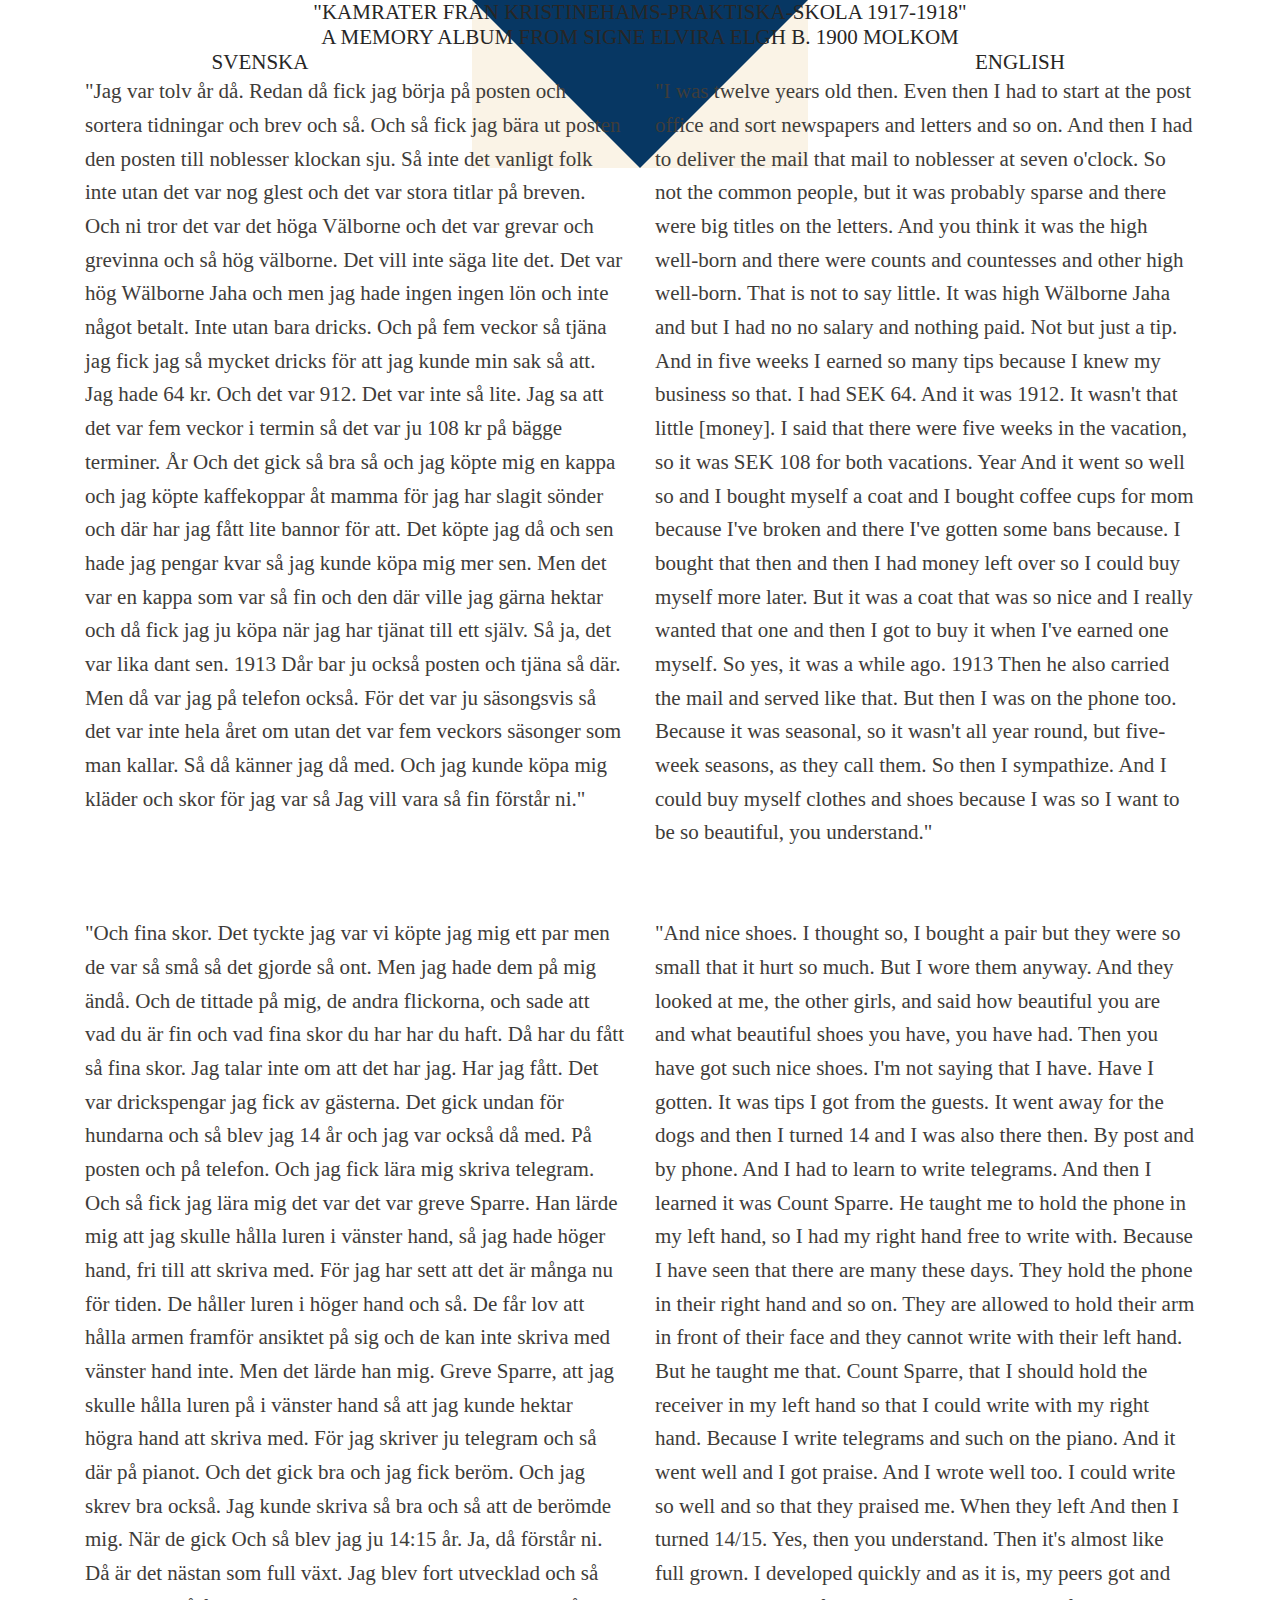
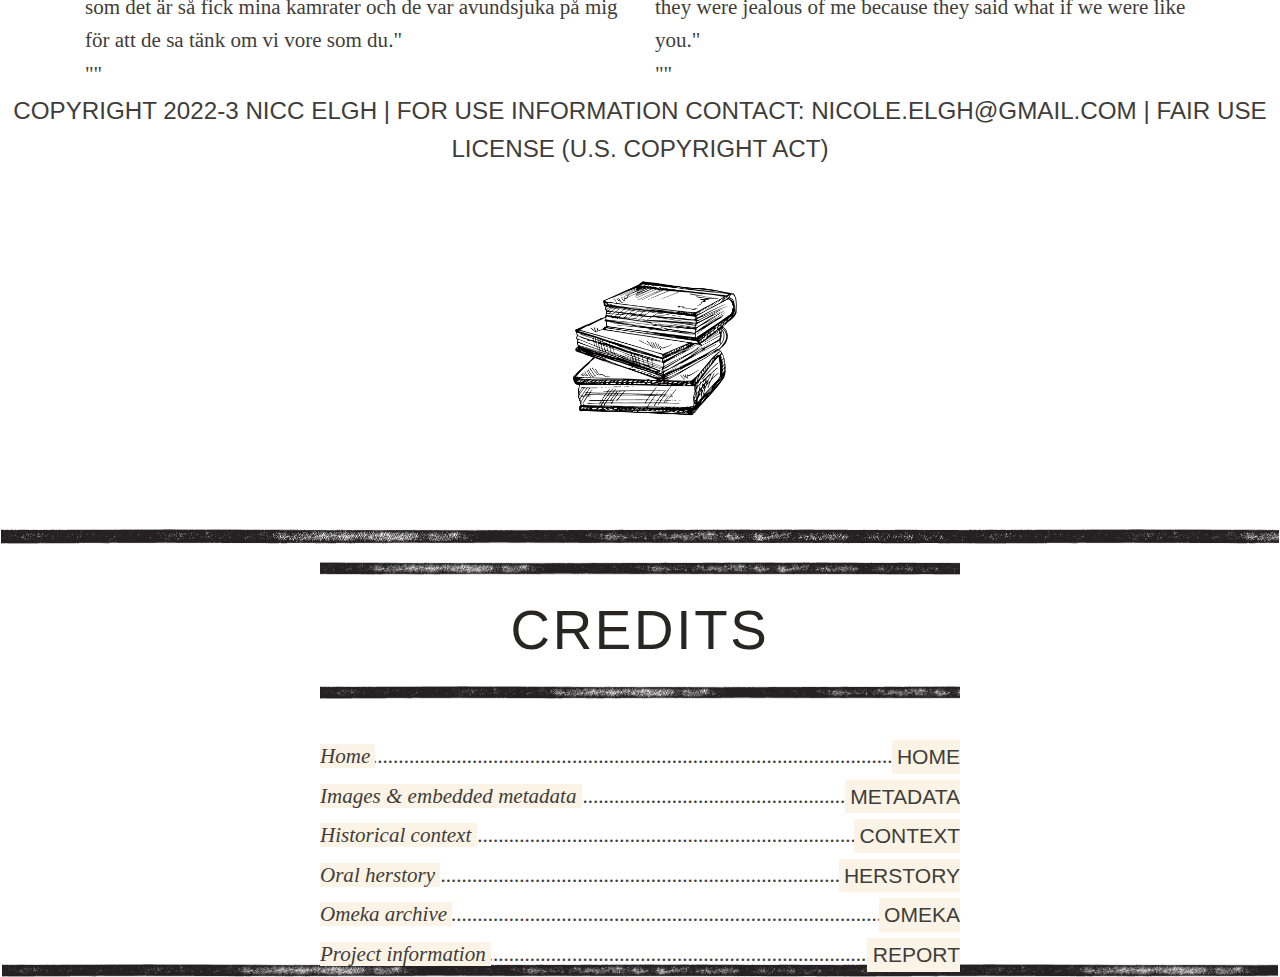
==== docs/herstory.html @ 6ac1851a "Update herstory.html" ====
<!DOCTYPE html>
<!DOCTYPE HTML><html lang="en" xml:lang="en">
   <head>
      <meta http-equiv="Content-Type" content="text/html; charset=UTF-8">
      <title>
                    
                    "Kamrater fran Kristinehams-Praktiska-skola 1917-1918"
                </title>
      <link rel="stylesheet" href="https://stackpath.bootstrapcdn.com/bootstrap/4.3.1/css/bootstrap.min.css" integrity="sha384-ggOyR0iXCbMQv3Xipma34MD+dH/1fQ784/j6cY/iJTQUOhcWr7x9JvoRxT2MZw1T" crossorigin="anonymous">
      <link rel="stylesheet" href="assets/css/apothecary.css">
   </head>
   <body>
      <header>
         <h1>"Kamrater fran Kristinehams-Praktiska-skola 1917-1918" <br>
           A memory album from Signe Elvira Elgh b. 1900 Molkom</h1>
      </header>
      <main id="manuscript">
         <div class="container">
            <div class="row">
               <div class="col-sm">
                  <h3>Svenska</h3>
               </div>
               <div class="col-sm"></div>
               <div class="col-sm">
                  <h3>English</h3>
               </div>
            </div>
            <div class="row">
               <div class="col-sm">
                  <article class="transcription">
                     "Jag var tolv år då. 
                     Redan då fick jag börja på posten och sortera tidningar och brev och så. 
                     Och så fick jag bära ut posten den posten till noblesser klockan sju. 
                     Så inte det vanligt folk inte utan det var nog glest och det var stora titlar på breven. 
                     Och ni tror det var det höga Välborne och det var grevar och grevinna och så hög välborne. 
                     Det vill inte säga lite det. Det var hög Wälborne Jaha och men jag hade ingen ingen lön och inte något betalt. 
                     Inte utan bara dricks. 
                     Och på fem veckor så tjäna jag fick jag så mycket dricks för att jag kunde min sak så att. 
                     Jag hade 64 kr. 
                     Och det var 912. 
                     Det var inte så lite. 
                     Jag sa att det var fem veckor i termin så det var ju 108 kr på bägge terminer. 
                     År Och det gick så bra så och jag köpte mig en kappa och jag köpte kaffekoppar åt mamma för jag har slagit sönder och där har jag fått lite bannor för att. 
                     Det köpte jag då och sen hade jag pengar kvar så jag kunde köpa mig mer sen. 
                     Men det var en kappa som var så fin och den där ville jag gärna hektar och då fick jag ju köpa när jag har tjänat till ett själv. 
                     Så ja, det var lika dant sen. 
                     1913 Dår bar ju också posten och tjäna så där. 
                     Men då var jag på telefon också. För det var ju säsongsvis så det var inte hela året om utan det var fem veckors säsonger som man kallar. 
                     Så då känner jag då med. Och jag kunde köpa mig kläder och skor för jag var så Jag vill vara så fin förstår ni."
                  </article>
               </div>
               <div class="col-sm">
                 <article class="transcription">
                    "I was twelve years old then. 
                    Even then I had to start at the post office and sort newspapers and letters and so on. 
                    And then I had to deliver the mail that mail to noblesser at seven o'clock. 
                    So not the common people, but it was probably sparse and there were big titles on the letters. 
                    And you think it was the high well-born and there were counts and countesses and other high well-born. 
                    That is not to say little. 
                    It was high Wälborne Jaha and but I had no no salary and nothing paid. 
                    Not but just a tip. 
                    And in five weeks I earned so many tips because I knew my business so that. 
                    I had SEK 64. 
                    And it was 1912.
                    It wasn't that little [money]. 
                    I said that there were five weeks in the vacation, so it was SEK 108 for both vacations. 
                    Year And it went so well so and I bought myself a coat and I bought coffee cups for mom because I've broken and there I've gotten some bans because. 
                    I bought that then and then I had money left over so I could buy myself more later. 
                    But it was a coat that was so nice and I really wanted that one and then I got to buy it when I've earned one myself. 
                    So yes, it was a while ago. 
                    1913 Then he also carried the mail and served like that. 
                    But then I was on the phone too. 
                    Because it was seasonal, so it wasn't all year round, but five-week seasons, as they call them. So then I sympathize. 
                    And I could buy myself clothes and shoes because I was so I want to be so beautiful, you understand."
                 </article>
               </div>
            </div>
            <br/>
            <br/>
            <div class="row">
               <div class="col-sm">
                  <article class="transcription">"Och fina skor. 
                     Det tyckte jag var vi köpte jag mig ett par men de var så små så det gjorde så ont. 
                     Men jag hade dem på mig ändå. 
                     Och de tittade på mig, de andra flickorna, och sade att vad du är fin och vad fina skor du har har du haft. 
                     Då har du fått så fina skor.
                     Jag talar inte om att det har jag. 
                     Har jag fått. 
                     Det var drickspengar jag fick av gästerna. 
                     Det gick undan för hundarna och så blev jag 14 år och jag var också då med. 
                     På posten och på telefon. Och jag fick lära mig skriva telegram. 
                     Och så fick jag lära mig det var det var greve Sparre. 
                     Han lärde mig att jag skulle hålla luren i vänster hand, så jag hade höger hand, fri till att skriva med. 
                     För jag har sett att det är många nu för tiden. 
                     De håller luren i höger hand och så. 
                     De får lov att hålla armen framför ansiktet på sig och de kan inte skriva med vänster hand inte. 
                     Men det lärde han mig. 
                     Greve Sparre, att jag skulle hålla luren på i vänster hand så att jag kunde hektar högra hand att skriva med. 
                     För jag skriver ju telegram och så där på pianot. Och det gick bra och jag fick beröm. 
                     Och jag skrev bra också. 
                     Jag kunde skriva så bra och så att de berömde mig. 
                     När de gick Och så blev jag ju 14:15 år. 
                     Ja, då förstår ni. Då är det nästan som full växt. 
                     Jag blev fort utvecklad och så som det är så fick mina kamrater och de var avundsjuka på mig för att de sa tänk om vi vore som du."</article>
               </div>
               <div class="col-sm">
                 <article class="transcription">
                    "And nice shoes. 
                    I thought so, I bought a pair but they were so small that it hurt so much. 
                    But I wore them anyway. 
                    And they looked at me, the other girls, and said how beautiful you are and what beautiful shoes you have, you have had. 
                    Then you have got such nice shoes. 
                    I'm not saying that I have. 
                    Have I gotten. 
                    It was tips I got from the guests. 
                    It went away for the dogs and then I turned 14 and I was also there then. 
                    By post and by phone. 
                    And I had to learn to write telegrams. 
                    And then I learned it was Count Sparre. 
                    He taught me to hold the phone in my left hand, so I had my right hand free to write with. 
                    Because I have seen that there are many these days. 
                    They hold the phone in their right hand and so on. 
                    They are allowed to hold their arm in front of their face and they cannot write with their left hand. 
                    But he taught me that. 
                    Count Sparre, that I should hold the receiver in my left hand so that I could write with my right hand. 
                    Because I write telegrams and such on the piano. And it went well and I got praise. 
                    And I wrote well too. 
                    I could write so well and so that they praised me. 
                    When they left And then I turned 14/15. 
                    Yes, then you understand. 
                    Then it's almost like full grown. 
                    I developed quickly and as it is, my peers got and they were jealous of me because they said what if we were like you."
                 </article>
               </div>
            </div>
            <div class="row">
               <div class="col-sm">
                  <article class="transcription">""</article>
               </div>
               <div class="col-sm">
                 <article class="transcription">""</article>
               </div>
            </div>
         </div>
      </main>
      <footer>
         <div class="row" id="footer">
            <div class="col-sm copyright">
               <div>
                  Copyright 2022-3 Nicc Elgh | For use information contact: nicole.elgh@gmail.com | Fair Use License (U.S. Copyright Act)
                  </div>
            </div>
         </div>
      </footer><script src="https://code.jquery.com/jquery-3.3.1.slim.min.js" integrity="sha384-q8i/X+965DzO0rT7abK41JStQIAqVgRVzpbzo5smXKp4YfRvH+8abtTE1Pi6jizo" crossorigin="anonymous"></script><script src="https://cdn.jsdelivr.net/npm/popper.js@1.14.3/dist/umd/popper.min.js" integrity="sha384-ZMP7rVo3mIykV+2+9J3UJ46jBk0WLaUAdn689aCwoqbBJiSnjAK/l8WvCWPIPm49" crossorigin="anonymous"></script><script src="https://cdn.jsdelivr.net/npm/bootstrap@4.1.3/dist/js/bootstrap.min.js" integrity="sha384-ChfqqxuZUCnJSK3+MXmPNIyE6ZbWh2IMqE241rYiqJxyMiZ6OW/JmZQ5stwEULTy" crossorigin="anonymous"></script></body>
</div>
   <aside class="sidebar" role="complementary">
		<div class="wrapper">
			<div class="design-selection" id="design-selection">
				<h3 class="select">Credits</h3>
				<nav role="navigation">
					<ul>
					<li>
						<a href="#flipbook" class="design-name">Home</a> by	<a href="index.html" class="designer-name">Home</a>
					</li>					
					<li>
						<a href="#metadata" class="design-name">Images & embedded metadata</a> by	<a href="images_metadata.html" class="designer-name">Metadata</a>
					</li>					
					<li>
						<a href="#xsl" class="design-name">Historical context</a> by <a href="contex.html" class="designer-name">Context</a>
					</li>					
					<li>
						<a href="#css" class="design-name">Oral herstory</a> by <a href="Swedish-Oral-Herstory-and-Photographs.html" class="designer-name">Herstory</a>
					</li>					
					<li>
						<a href="#book" class="design-name">Omeka archive</a> by <a href="https://signeelviraelgharchive.omeka.net/items/show/1" class="designer-name">Omeka</a>
					</li>					
					<li>
						<a href="#repository" class="design-name">Project information</a> by <a href="report.html" class="designer-name">Report</a>
					</li>							
					</ul>
				</nav>
			</div>
</html>
---- docs/assets/css/apothecary.css ----
/* css Zen Garden submission 218 - 'Apothecary', by Trent Walton, http: //www.trentwalton.com/ */
/* css released under Creative Commons License - http: //creativecommons.org/licenses/by-nc-sa/1.0/  */

/* TYPEKIT_KIT_ID: xtk3kmd */

html,body,div,span,object,h1,h2,h3,h4,h5,h6,p,a,abbr,acronym,em,img,ol,ul,li {border: 0;font-weight: inherit;font-style: inherit;font-size: 100%;font-family: inherit;vertical-align: baseline;margin: 0;padding: 0;}

* {
  -webkit-box-sizing: border-box;
  -moz-box-sizing: border-box;
  box-sizing: border-box;
}

html {
  overflow-y: auto;
  background: #faf3e6;
  background-size: 22em;
}

body {
  font: 112.5%/1.3 "ltc-bodoni-175",serif;
  color: #3f3d3a;
  overflow: hidden;
}

body:before, body:after {
  content: '';
  display: block;
  width: 0; 
  height: 0; 
}

body:before {
  border-left: 45px solid #faf3e6;
  border-right: 45px solid #faf3e6;
  border-top: 45px solid transparent;
  background: #073763 url('../img/logos/pocketcamera.png') repeat;
  margin: 0 auto -45px;
}

body:after {
  border-left: 7em solid #faf3e6;
  border-right: 7em solid #faf3e6;
  border-bottom: 10em solid transparent;
  background: #ffb14d url('../img/logos/pocketcamera.png') repeat;
  margin: -10em auto 0;
}

.page-wrapper {
  width: 100%;
  margin: 0.25em auto;
  max-width: 1800px;
  position: relative;
  padding: 0 4%;
}

.page-wrapper:before {
  content: "";
  height: 20px;
  background: 
    url('../img/logos/img-lg-horiz-border.png') repeat-x 0 -2px;
  background-size: 40em;
  display: block;
}

.page-wrapper:after {
  content: "";
  display: table;
  clear: both;
}

h1, h2, h3, h4, h5 {
  text-align: center;
  color: #272625;
  text-transform: uppercase;
}

a {
  color: #e5452c;
}

a:hover, a:focus {
  color: #3f3d3a;
}

p {
  margin-bottom: 0.15em;
}

.img-med {
    margin: 5px;
    border: 1px solid black;
    width: 500px;
    text-align: center;
}


/* -------INTRO SECTION------ */
.intro {
  clear: both;
  padding-top: 2em;
}

.intro p {
  margin: 0 auto 1em;
}


.summary p:nth-child(2) {
  font-style: italic;
}

.summary a {
  display: inline-block;
}

.intro h1 {
  font-size: 3em;
  line-height: 1;
  font-weight: 400;
  font-style: italic;
  letter-spacing: 0.05em;
  text-transform: capitalize;
}

.intro h1:before {
  content: "Signe Elvira Elgh b. 1900";
  font-family: "refrigerator-deluxe",sans-serif;
  font-style: normal;
  text-transform: uppercase;
  display: block;
  font-size: 1.12rem;
  letter-spacing: 0.1rem;
  font-weight: 700;
  background: url('../img/logos/img-sprite.png') no-repeat center 0.25em;
  background-size: 25rem;
  margin-bottom: 1.3em;
}

.intro h2 {
  font-family: "french-clarendon-ornamented",sans-serif;
  font-size: 2.25em;
  font-weight: 400;
  padding-top: 4.5em;
  margin-top: 0.1em;
  margin-bottom: 0em;
  letter-spacing: 0.05rem;
  line-height: 1.275em;
  background: url('../img/logos/pocketcamera.png') no-repeat center .75em;
  background-size: 15em;
}

.preamble {
  margin: 0 auto 1em;
}

.preamble p {
  margin-bottom: 0.15em;
}

.preamble h3 {
  margin:  0.5em auto 0.55em;
  padding: 0.5em 0 0.55em;
  font-family: "grecian-light-face",sans-serif;
  font-size: 1.5em;
  line-height: 1;
  background: 
    url('../img/logos/img-lg-horiz-border.png') repeat-x top right,
    url('../img/logos/img-lg-horiz-border.png') repeat-x bottom left;
  background-size: 13em;
}

.preamble p:first-line {
  text-transform: uppercase;
}

.preamble p:nth-child(1n+3) {
  text-indent: 1.5em;
}

.preamble p:nth-child(1n+3):first-line {
  text-transform: none;
}

.preamble img {
    margin: 5px;
    border: 1px solid black;
    width: 500px;
    text-align: center;
} 

/* -------SIDEBAR ASIDE------- */
.design-selection h3 {
  font-family: "refrigerator-deluxe",sans-serif;
  font-size: 2em;
  letter-spacing: 0.05em;
  padding: 0.5em 0;
  margin: 0.35em auto 0.75em;
  background: 
    url('../img/logos/img-lg-horiz-border.png') repeat-x top right,
    url('../img/logos/img-lg-horiz-border.png') repeat-x bottom left;
  background-size: 15em;
  line-height: 1;
}

.design-selection {
  margin: 0 auto;
}

.design-selection ul {
  list-style-type: none;
  padding: 0;
  overflow-x: hidden;
}

.design-selection li {
  color: transparent;
  margin-bottom: 0.28em;
  clear: both;
}

.design-selection li a {
  text-decoration: none;
  color: #3f3d3a;
}

.sidebar a:hover, sidebar a:focus {
  color: #e5452c;
}

.design-name {
  font-style: italic;
  background: #faf3e6;
  padding-right: 0.25em;
}

.design-name:after {
    float: left;
    width: 0;
    white-space: nowrap;
    color: #3f3d3a;
    content: "....................................................................................................................."
}

.designer-name {
  float: right;
  font-family: "refrigerator-deluxe",sans-serif;
  font-size: 1em;
  text-transform: uppercase;
  background: #faf3e6;
  padding-left: 0.25em;
}

h3.archives, h3.resources {
  display: none;
}

.design-archives {
  margin: 0.8em auto;
  position: relative;
}

.design-archives ul {
  list-style-type: none;
  background: 
    url('../img/logos/img-lg-horiz-border.png') repeat-x top right,
    url('../img/logos/img-lg-horiz-border.png') repeat-x bottom left;
  background-size: 36em;
  padding: 1.25em 0;
}

.design-archives .viewall {
  text-align: center;
  text-transform: uppercase;
  font-style: italic;
  letter-spacing: 0.02em;
  font-size: 1.125em;
}

.design-archives .previous a, .design-archives .next a {
  position: absolute;
  overflow: hidden;
  width: 2em;
  height: 1.25em;
  color: #3f3d3a;
  text-decoration: none;
  white-space: nowrap;
  text-indent: -9999px;
  -webkit-transition: margin ease-out 0.1s;
  -moz-transition: margin ease-out 0.1s;
  -o-transition: margin ease-out 0.1s;
  transition: margin ease-out 0.1s;
}

.design-archives .next a:hover, .design-archives .next a:focus {
  margin-right: -4px;
}

.design-archives .previous a:hover, .design-archives .previous a:focus {
  margin-left: -4px;
}

.viewall a, .zen-resources a {
   color: #3f3d3a;
   text-decoration: none;
}

.design-archives .next a {
  right: 0;
  background: url('../img/logos/img-sprite.png') no-repeat bottom right;
  background-size: 20em;
}

.design-archives .previous a {
  left: 0;
  background: url('../img/logos/img-sprite.png') no-repeat bottom left;
  background-size: 20em;
}

.sidebar .wrapper {
  background: 
    url('../img/logos/img-lg-horiz-border.png') repeat-x bottom left;
  background-size: 40em;
  margin: 0 2px -1px;
}

.zen-resources {
  background:  url('../img/logos/hairdresser.png') no-repeat 100% 100%;
  background-size: 20em;
  overflow: hidden;
}

.zen-resources:after, .zen-resources ul:after {
  width: 9em;
  height: 9em;
  content: '';
  margin: 0 auto;
  display: block;
  z-index: -1;
  position: relative;
}

.zen-resources:after {
  margin-top: 9em;
  background: #ffb14d url('img-halftone.png') repeat;
   -webkit-transform: rotate(45deg) translateY(5.25em) translateX(2.75em);
     -moz-transform: rotate(45deg) translateY(5.25em) translateX(2.75em);
      -ms-transform: rotate(45deg) translateY(5.25em) translateX(2.75em);
       -o-transform: rotate(45deg) translateY(5.25em) translateX(2.75em);
          transform: rotate(45deg) translateY(5.25em) translateX(2.75em);
}

.zen-resources ul:after {
  margin-top: 3.5em;
  background: #bad1c2 url('../img/logos/img-halftone.png') repeat;
   -webkit-transform: rotate(45deg) translateY(0.2em) translateX(3em);
     -moz-transform: rotate(45deg) translateY(0.2em) translateX(3em);
      -ms-transform: rotate(45deg) translateY(0.2em) translateX(3em);
       -o-transform: rotate(45deg) translateY(0.2em) translateX(3em);
          transform: rotate(45deg) translateY(0.2em) translateX(3em);
  margin-bottom: -21.5em;
}

.zen-resources ul {
  list-style-type: none;
  margin: 0 auto;
  font-family: "refrigerator-deluxe",sans-serif;
  text-transform: uppercase;
  text-align: center;
}

.zen-resources li {
  display: block;
  text-align: center;
  line-height: 1.6;
}


/* -------EXPLANATION------- */
.explanation {
  padding: 1.75em 0 0;
  margin: 0 auto;
  position: relative;
  background: #faf3e6;
}

.explanation p:first-line,
.participation p:first-line,
.benefits p:first-line {
  text-transform: uppercase;
}

.explanation p:nth-child(1n+3):first-line,
.participation p:nth-child(1n+3):first-line,
.benefits p:nth-child(1n+3):first-line {
  text-transform: none;
}

.explanation h3 {
  font-size: 2.15em;
  padding-bottom: 1.75rem;
  font-style: italic;
  letter-spacing: 0.03em;
  text-align: center;
  width: 100%;
}

.explanation p:nth-child(1n+3) {
  text-indent: 1.5em;
}

.participation {
  padding: 1.5em 0 0.5em;
  background: url('../img/logos/img-lg-horiz-border.png') repeat-x top left;
  background-size: 40em;
  margin: 3em 2px 0;
}

.participation h3 {
  font-family: "refrigerator-deluxe",sans-serif;
  font-size: 2.5em;
  letter-spacing: 0.025em;
  padding-bottom: 1rem;
  background: url('../img/logos/img-sprite.png') no-repeat center center;
  background-size: 9em;
}

.participation p {
  margin: 0 auto;
}

.participation p:nth-child(2) {
  background: 
    url('../img/logos/img-lg-horiz-border.png') repeat-x top left;
  background-size: 44em;
  padding-top: 2em;
}

.participation p:nth-child(1n+3) {
  text-indent: 1.5em;
}

.benefits {
  padding: 1em 0 20em;
  margin: 0 2px;
  background: url('../img/logos/img-lg-horiz-border.png') repeat-x bottom center;
  background-size: 45em;
  position: relative;
}

.benefits p:last-child {
  background: 
    url('../img/logos/img-lg-horiz-border.png') repeat-x bottom left;
  background-size: 44em;
  padding-bottom: 1em;
}

.benefits h3 {
  margin: 0em auto 0.5em;
  font-family: "grecian-light-face",sans-serif;
  font-size: 2.65em;
  background: 
    url('../img/logos/img-lg-horiz-border.png') repeat-x top center,
    url('../img/logos/img-lg-horiz-border.png') repeat-x bottom left;
  background-size: 12em;
  padding: 0.25em 0;
}

.benefits p {
    margin: 0 auto;
}

.benefits:before {
  content: 'Archive Everything';
  font-size: 3em;
  position: absolute;
  bottom: 3.5rem;
  text-align: center;
  width: 100%;
  font-family: "french-clarendon-ornamented",sans-serif;
  text-transform: uppercase;
  padding-bottom: 14.35rem;
  letter-spacing: 0.03em;
}

.benefits:after {
  content: 'Archive Often!';
  font-size: 3em;
  position: absolute;
  bottom: -13rem;
  text-align: center;
  width: 100%;
  font-family: "french-clarendon-ornamented",sans-serif;
  text-transform: uppercase;
  padding-bottom: 14.35rem;
  letter-spacing: 0.03em;
}

.benefits p:after {
  content: '';
  display: block;
  width: 100%;
  height: 26em; 
  margin: 0 auto -26em;
  padding-bottom: 2em;
  background:  url('../img/logos/schoolbooks.png') no-repeat center 7.75rem;
  background-size: 8.5rem;
}

.requirements h3 {
  font-family: "refrigerator-deluxe",sans-serif;
  font-size: 2.75em;
  letter-spacing: 0.025em;
  margin-bottom: 0.725em;
  position: absolute;
  top: 0.1em;
  text-align: center;
  display: block;
  padding-bottom: 1rem;
  width: 100%;
  background: 
    url('../img/logos/img-lg-horiz-border.png') repeat-x bottom left;
  background-size: 16em;
}

.requirements {
  padding: 6.5em 0 2em;
  margin: 0 auto 4.15em;
  position: relative;
  background: 
    url('../img/logos/img-lg-horiz-border.png') repeat-x bottom left;
  background-size: 46em;
}

.requirements p:nth-child(1n+3) {
  text-indent: 1.5em;
}

.requirements p:last-child {
  font-style: italic;
  position: absolute;
  left: 0;
  bottom: -2em;
  margin-bottom: -2.75em;
  text-align: center;
  width: 100%; 
  text-indent: 0;
}


footer:after {
  content: '';
  display: block;
  width: 100%;
  height: 15em; 
  margin: 0 auto -13.5em;
  background:  url('../img/logos/camera.png') no-repeat center center;
  background-size: 10em;
}


footer {
  background: 
    url('../img/logos/img-lg-horiz-border.png') repeat-x bottom left;
  background-size: 40em;
  margin: 5.5em 1px -1px;
  text-align: center;
  font-family: "refrigerator-deluxe",sans-serif;
  font-size: 1.15em;
  text-transform: uppercase;
  text-align: center;
  padding-bottom: 8.5em;
}

footer a {
  text-decoration: none;
  background: #272625;
  padding: 0.15rem 0.5rem;
  color: #faf3e6;
  margin: 0 0.15em;
  letter-spacing: 0.05em;
}

footer a:hover, footer a:focus {
  background-color: #e5452c;
}


@media (min-width:600px) {
  body {
    font-size: 1.12em;
    line-height: 1.6;
  }
  
  .intro p,
  .preamble,
  .design-selection,
  .design-selection ul,
  .design-archives,
  .zen-resources ul,
  .participation p,
  .benefits h3,
  .benefits p {
    max-width: 30rem;
  }
  
  
  .explanation,
  .requirements {
    max-width: 30rem;
  }

  body:before {
    border-left: 89px solid #faf3e6;
    border-right: 89px solid #faf3e6;
    border-top: 89px solid transparent;
    margin: 0 auto -5em;
  }
  
  body:after {
    border-left: 11em solid #faf3e6;
    border-right: 11em solid #faf3e6;
    border-bottom: 14.5em solid transparent;
    margin: -14.5em auto 0;
    position:relative;
    z-index:-2;
  }
  
  .page-wrapper {
    width: 99%;
    background: 
      url('../img/logos/img-lg-vert-border.png') repeat-y top left,
      url('../img/logos/img-lg-vert-border.png') repeat-y right 100px;
    background-size: 0.75em;
    margin: 0.5em auto;
    padding: 0 2px;
  }
  
  .page-wrapper:before {
  background-size: 50em;
}
  
  .intro {
    padding-top: 7em;
  }
  
  .intro h1 {
    font-size: 5.25em;
    line-height: 1;
    max-width: 94%;
    margin: 0 auto;
  }
  
  .intro h1:before {
    font-size: 0.25em;
    letter-spacing: 0.175rem;
    font-weight: 700;
    background: url('../img/logos/img-sprite.png') no-repeat center 0.2em;
    background-size: 38rem;
    margin-bottom: 1.2em;
  }
  
  .intro h2 {
    font-size: 3.75em;
    padding-top: 4.25em;
    margin-top: 0.85em;
    margin-bottom: 0em;
    line-height: 1.275em;
    background: url('../img/logos/pocketcamera.png') no-repeat center top;
    background-size: 70em;
  }
  
  .summary p:nth-child(2) {
    text-align: center;
  }

  .preamble h2 {
    font-size: 3.75em;
    padding-top: 4.25em;
    margin-top: 0.85em;
    margin-bottom: 0em;
    line-height: 1.275em;
  }
  
  .preamble h3 {
    font-size: 2.5em;
  }

  .preamble h3:first-line {
    font-family: "refrigerator-deluxe",sans-serif;
    font-size: 1.1em;
    display: inline-block;
    margin: 0 auto;
    line-height: 1.25;
    letter-spacing: 0.025em;
  }

  
  .design-selection h3 {
    font-size: 2.6em;
    letter-spacing: 0.05em;
    padding: 0.75em 0;
  } 
  
  .design-archives .viewall {
    font-size: 1.8em;
  }
  
  .design-archives .previous a, .design-archives .next a {
    width: 4em;
    height: 2.4em
  }
  
  .design-archives .next a {
    background: url('../img/logos/img-sprite.png') no-repeat bottom right;
    background-size: 35em;
  }

  .design-archives .previous a {
    background: url('../img/logos/img-sprite.png') no-repeat bottom left;
    background-size: 35em;
  }
  
  
  .zen-resources:after, .zen-resources ul:after {
    width: 24em;
    height: 24em;
  }
  
  .zen-resources {
    background:  url('../img/logos/hairdresser.png') no-repeat 28% 95%;
  }
  
  .zen-resources:after {
    margin-top: 20em;
    background: #ffb14d url('../img/logos/img-halftone.png') repeat;
     -webkit-transform: rotate(45deg) translateY(11em) translateX(8.5em);
       -moz-transform: rotate(45deg) translateY(11em) translateX(8.5em);
        -ms-transform: rotate(45deg) translateY(11em) translateX(8.5em);
         -o-transform: rotate(45deg) translateY(11em) translateX(8.5em);
            transform: rotate(45deg) translateY(11em) translateX(8.5em);
  }
  
  .zen-resources ul:after {
    margin-top: 3em;
    background: #bad1c2 url('../img/logos/img-halftone.png') repeat;
     -webkit-transform: rotate(45deg) translateY(4.75em) translateX(9em);
       -moz-transform: rotate(45deg) translateY(4.75em) translateX(9em);
        -ms-transform: rotate(45deg) translateY(4.75em) translateX(9em);
         -o-transform: rotate(45deg) translateY(4.75em) translateX(9em);
            transform: rotate(45deg) translateY(4.75em) translateX(9em);
    margin-bottom: -52.5em;
  }
  
  .zen-resources {
    background:  url('../img/logos/hairdresser.png') no-repeat 43.8% bottom;
    background-size: 13em;
  }
  
  .zen-resources ul {
    font-size: 0.885em;
  }
  
  .zen-resources a {
    font-size: 1.25em;
  }
  
  .explanation {
    padding: 10.75em 0 0.5em;
    width: 84%;
    margin: 1px auto 0;
    position: relative;
    background: #faf3e6;
  }
     
  .explanation h3 {
    font-size: 3em;
    line-height: 1;
    font-style: italic;
    letter-spacing: 0.03em;
    position: absolute;
    top: 1em;
    text-align: center;
    display: block;
    width: 100%;
  }
  
  .explanation p {
    line-height: 1.475;
  }
  
  .participation {
    background-size: 48em;
  }
  
  .participation h3 {
    font-size: 3.25em;
    background-size: 8em;
  }
  
  .participation p:nth-child(2) {
    padding-top: 2em;
  }
  
  .participation p:nth-child(1n+3) {
    text-indent: 1.5em;
  }
  
  .benefits {
    padding: 1em 0 24em;
  }
  
  .benefits h3 {
    font-size: 3em;
  }
  
  .benefits:before {
    bottom: 5.5rem;
  }

  .benefits:after {
    bottom: -13rem;
  }
  
  .benefits p:after {
    content: '';
    display: block;
    width: 100%;
    height: 25em; 
    margin: 0 auto -26em;
    padding-bottom: 2em;
    background:  url('../img/logos/camera.png') no-repeat center center;
    background-size: 32%;
  }
  
  .requirements {
    padding: 11.5em 0 2.5em;
    width: 84%;
    margin: 0 auto 4.15em;
  }
  
  .requirements h3 {
    font-size: 4.5em;
    margin-bottom: 0.725em;
    padding-bottom: 1.5rem;
    background-size: 10em;
  }
    
  footer {
    padding-bottom: 14em;
  }
  
  footer:after {
    background:  url('../img/logos/schoolbooks.png') no-repeat center bottom;
    background-size: 15em;
  }
  
  .participation h3:before, .participation h3:after {
    position: absolute;
    font-size: 1.125rem;
    color: #3f3d3a;
    letter-spacing: 0;
    font-family: "ltc-bodoni-175",serif;
    font-style: italic;
    text-transform: lowercase;
  }
  
  .participation h3:after {
    content: '5.23 fl oz';
    top: 1.1em;
    right: 1.6em;
  }
  
  .participation h3:before {
    content: 'no. 218';
    top: 1.1em;
    left: 1.6em;
  }
}


@media (min-width:800px) {
  body {
    font-size: 1.188em;
  }
  
  .intro {
    padding-top: 8em;
  }
  
  .intro p,
  .preamble,
  .design-selection,
  .design-selection ul,
  .design-archives,
  .zen-resources ul,
  .participation p,
  .benefits h3,
  .benefits p {
    max-width: 36rem;
  }
  
  
  .explanation,
  .requirements {
    max-width: 36rem;
  }
  
  body:before {
    border-left: 115px solid #faf3e6;
    border-right: 115px solid #faf3e6;
    border-top: 115px solid transparent;
    margin: 0 auto -6em;
  }
  
  .intro h1 {
    font-size: 5.65em;
  }
  
  .intro h1:before {
    font-size: 2rem;
    letter-spacing: 0.175rem;
    font-weight: 700;
    background: url('../img/logos/img-sprite.png') no-repeat center 0.25em;
    background-size: 42rem;
    margin-bottom: 1em;
  }
  
  .intro h2 {
    padding-top: 4.5em;
    margin-top: 0.7em;
    margin-bottom: 0em;
    background-size: 1.75em;
  }
  
  .preamble h3 {
    font-size: 3em;
  }
  
  
  .zen-resources li {
    display: inline-block;
    text-align: left;
  }

  .zen-resources li a {
    margin: 0 0.75em;
  }

  .zen-resources li:first-child a {
    margin-left: 0;
  }

  .zen-resources li:last-child a {
    margin-right: 0;
  }
  
  .zen-resources a {
    font-size: 1em;
  }
  
  .explanation {
    padding: 13.75em 0 0.5em;
    width: 84%;
    margin: 1px auto 0;
    position: relative;
    background: #faf3e6;
    -webkit-column-count: 2;
    -webkit-column-gap: 2em;
    -moz-column-count: 2;
    -moz-column-gap: 2em;
    -o-column-count: 2;
    -o-column-gap: 2em;
    column-count: 2;
    column-gap: 2em;
  }
     
  .explanation h3 {
    font-size: 3.9em;
    font-style: italic;
    text-align: center;
    display: block;
    width: 100%;
  }
  
  .participation h3 {
    font-size: 5.25em;
    background-size: 9em;
  }
  
  .benefits:before {
    bottom: 6.5rem;
  }

  .benefits:after {
    bottom: -12.5rem;
  }
  
  .benefits p:after {
    content: '';
    display: block;
    width: 100%;
    height: 26em; 
    margin: 0 auto -30.5em;
    padding-bottom: 6em;
    background:  url('../img/logos/pocketcamera.png') no-repeat center 40%;
    background-size: 28%;
  }
  
  .benefits h3 {
    font-size: 3.75em;
  }
  
  .requirements {
    padding: 11.5em 0 2.5em;
    width: 84%;
    margin: 0 auto 4.15em;
    background-size: 68rem;
    -webkit-column-count: 2;
    -webkit-column-gap: 2em;
    -moz-column-count: 2;
    -moz-column-gap: 2em;
    -o-column-count: 2;
    -o-column-gap: 2em;
    column-count: 2;
    column-gap: 2em;
    line-height: 1.475;
  }
  
  .requirements h3 {
    font-size: 5.5em;
    margin-bottom: 0.725em;
    padding-bottom: 1.5rem;
    background-size: 8em;
  }
  
  .zen-github:after, .zen-validate-html:after {
    font-size: 1.12rem;
  }
}

@media (min-width:1050px) {
  body {
    font-size: 1.25em;
  }
  
  .intro {
    padding-top: 9em;
  }
  
  .intro p,
  .preamble,
  .design-selection,
  .design-selection ul,
  .design-archives,
  .zen-resources ul,
  .participation p,
  .benefits h3,
  .benefits p {
    max-width: 40rem;
  }
  
  body:before {
    border-left: 140px solid #faf3e6;
    border-right: 140px solid #faf3e6;
    border-top: 140px solid transparent;
    margin: 0 auto -7em;
  }
  
  .intro h1 {
    font-size: 6em;
  }
  
  .preamble h3:first-child {
    font-size: 3em;
  }
  
  .explanation h3 {
    top: 1em;
  }
  
  .benefits:before, .benefits:after {
    font-size: 3.7em;
    top: 64.25%;
    height: 0;
    padding: 0 3%;
    width: auto;
  }
  
  .benefits:before {
    right: 63%;
  }
  
  .benefits:after {
    left: 63%;
  }
  
  .benefits p:after {
    content: '';
    display: block;
    width: 100%;
    height: 26em; 
    margin: 0 auto -26em;
    padding-bottom: 2em;
    background:  url('../img/logos/longhair.png') no-repeat center center;
    background-size: 42%;
  }

  .explanation,
  .requirements {
    max-width: 60em;
  }
  
  .explanation {
    padding: 9em 0 0.5em;
  }
     
  .explanation h3 {
    font-size: 3.3em;
  }
  
  .requirements {
    -webkit-column-count: 3;
    -moz-column-count: 3;
    -o-column-count: 3;
    column-count: 3;
  }
  
  .requirements p:last-child {
    margin-bottom: -1.2rem;
  }
  
  footer {
    margin-top: 0;
  }
}


@media (min-width:1200px) {
  body {
    font-size: 1.315em;
  }
  
  .intro {
    padding-top: 10.5em;
  }
  
  body:before {
    border-left: 168px solid #faf3e6;
    border-right: 168px solid #faf3e6;
    border-top: 168px solid transparent;
    margin: 0 auto -8em;
  }
  
  .intro h1 {
    font-size: 7em;
  }
  
  .intro h1:before {
    background: url('../img/logos/img-sprite.png') no-repeat center 0.3em;
    background-size: 56rem;
    font-size: 2.75rem;
  }
  
  .intro h2 {
    padding-top: 5em;
    background-size: 1.85em;
  }
  
  .benefits:before {
    right: 60%;
  }
  
  .benefits:after {
    left: 60%;
  }
  
  .explanation {
    padding: 10.5em 0 0.5em;
  }
     
  .explanation h3 {
    font-size: 3.7em;
  }
}

@media (min-width:1300px) {
  body {
    font-size: 1.375em;
  }
  
  .intro {
    padding-top: 13.5em;
  }
  
   body:before {
    border-left: 198px solid #faf3e6;
    border-right: 198px solid #faf3e6;
    border-top: 198px solid transparent;
    margin: 0 auto -9em;
  }
  
  .intro h1 {
    font-size: 7.35em;
    line-height: 1.4;
  }
  
  .intro h1:before {
    background: url('../img/logos/img-sprite.png') no-repeat center 0.5em;
    background-size: 58rem;
    margin-bottom: 0;
  }
  
  .benefits:before {
    right: 58.5%;
  }
  
  .benefits:after {
    left: 58.5%;
  }
}


/* ------- OMG FLEXBOX ------ */
.page-wrapper {
  display: -webkit-box;
  display: -moz-box;
  display: -ms-flexbox;
  display: -webkit-flex;
  display: flex;
  -moz-box-orient: vertical;
  -webkit-box-orient: vertical;
  -ms-box-orient: vertical;
  -webkit-flex-direction: column;
  -ms-flex-direction: column;
  flex-direction: column;
}

.intro {
  -webkit-box-ordinal-group: 1;  
  -moz-box-ordinal-group: 1;     
  -ms-flex-order: 1;     
  -webkit-order: 1;  
  order: 1;
  align-self: flex-start;
  width: 100%;
}

.main {
  -webkit-box-ordinal-group: 3;  
  -moz-box-ordinal-group: 3;     
  -ms-flex-order: 3;     
  -webkit-order: 3;  
  order: 3;
  align-self: flex-start;
  width: 100%;
}

.sidebar {
  -webkit-box-ordinal-group: 2;  
  -moz-box-ordinal-group: 2;     
  -ms-flex-order: 2;     
  -webkit-order: 2;  
  order: 2;
}
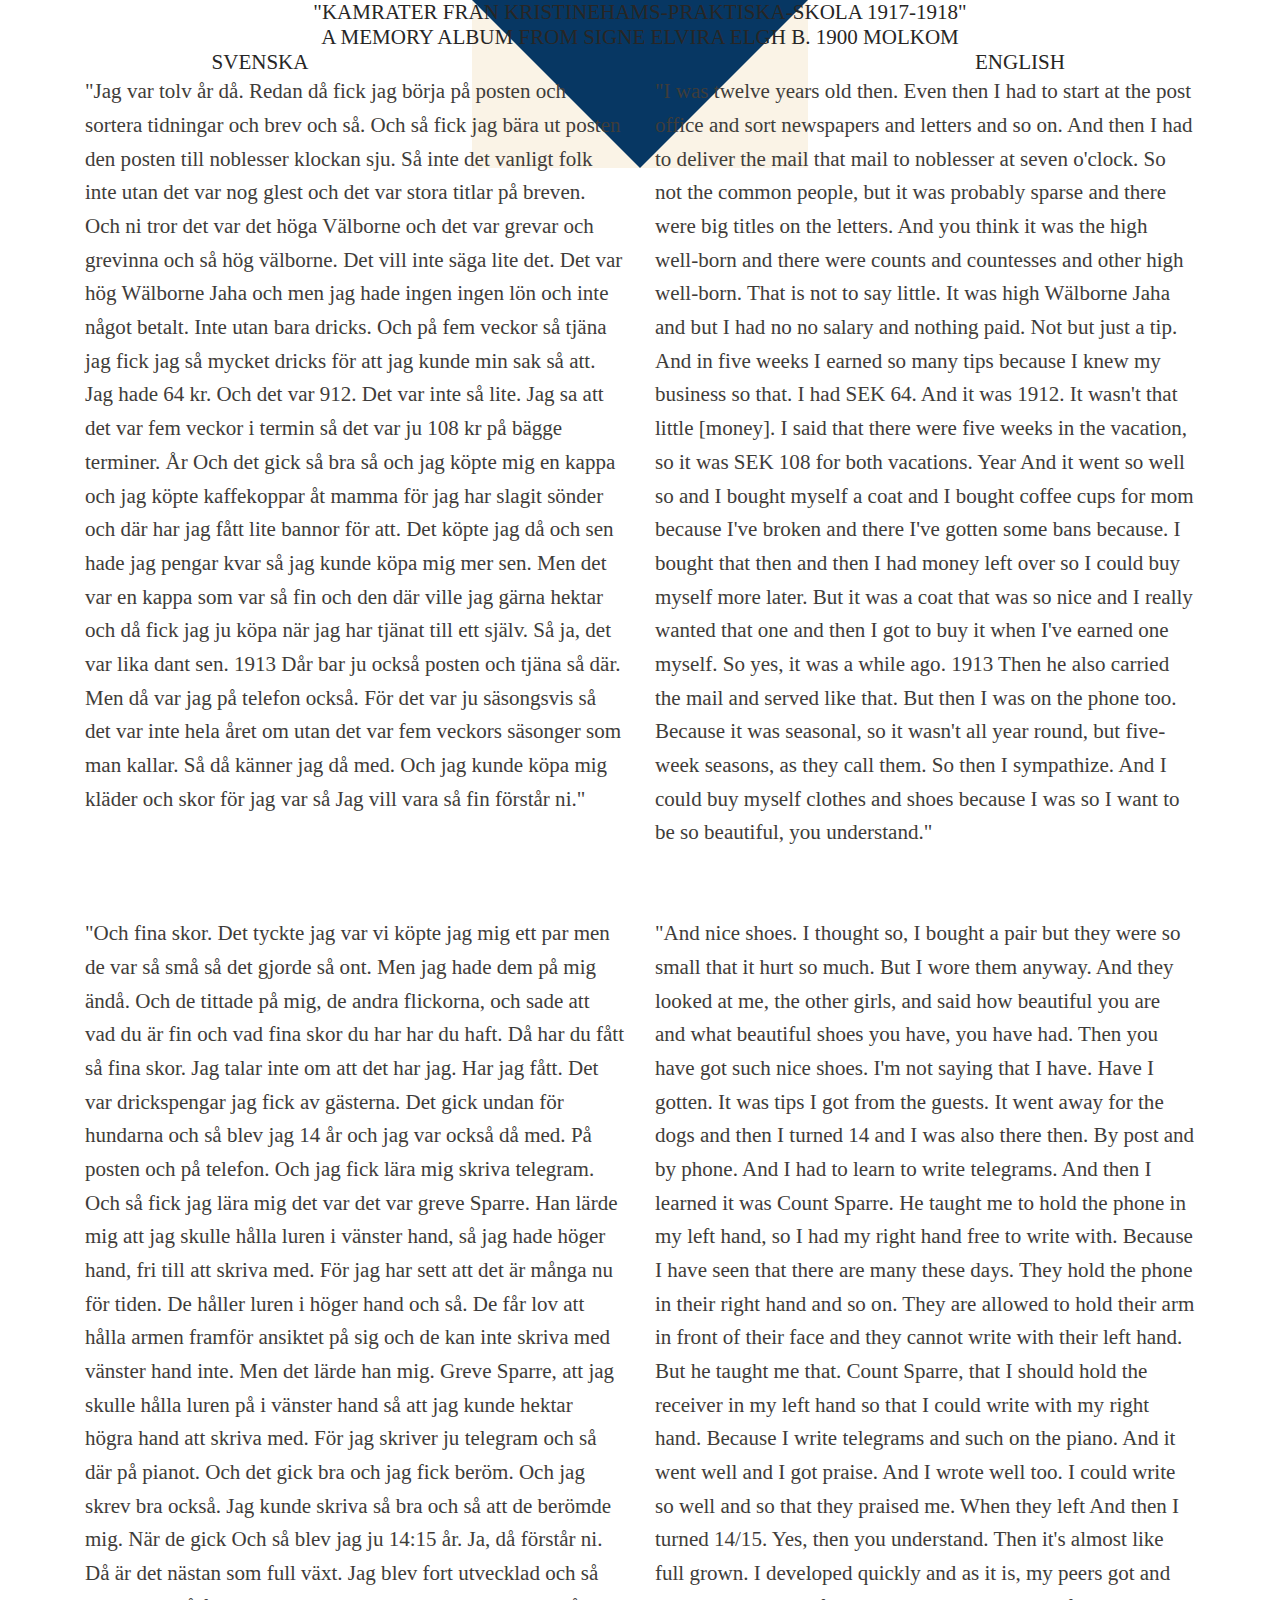
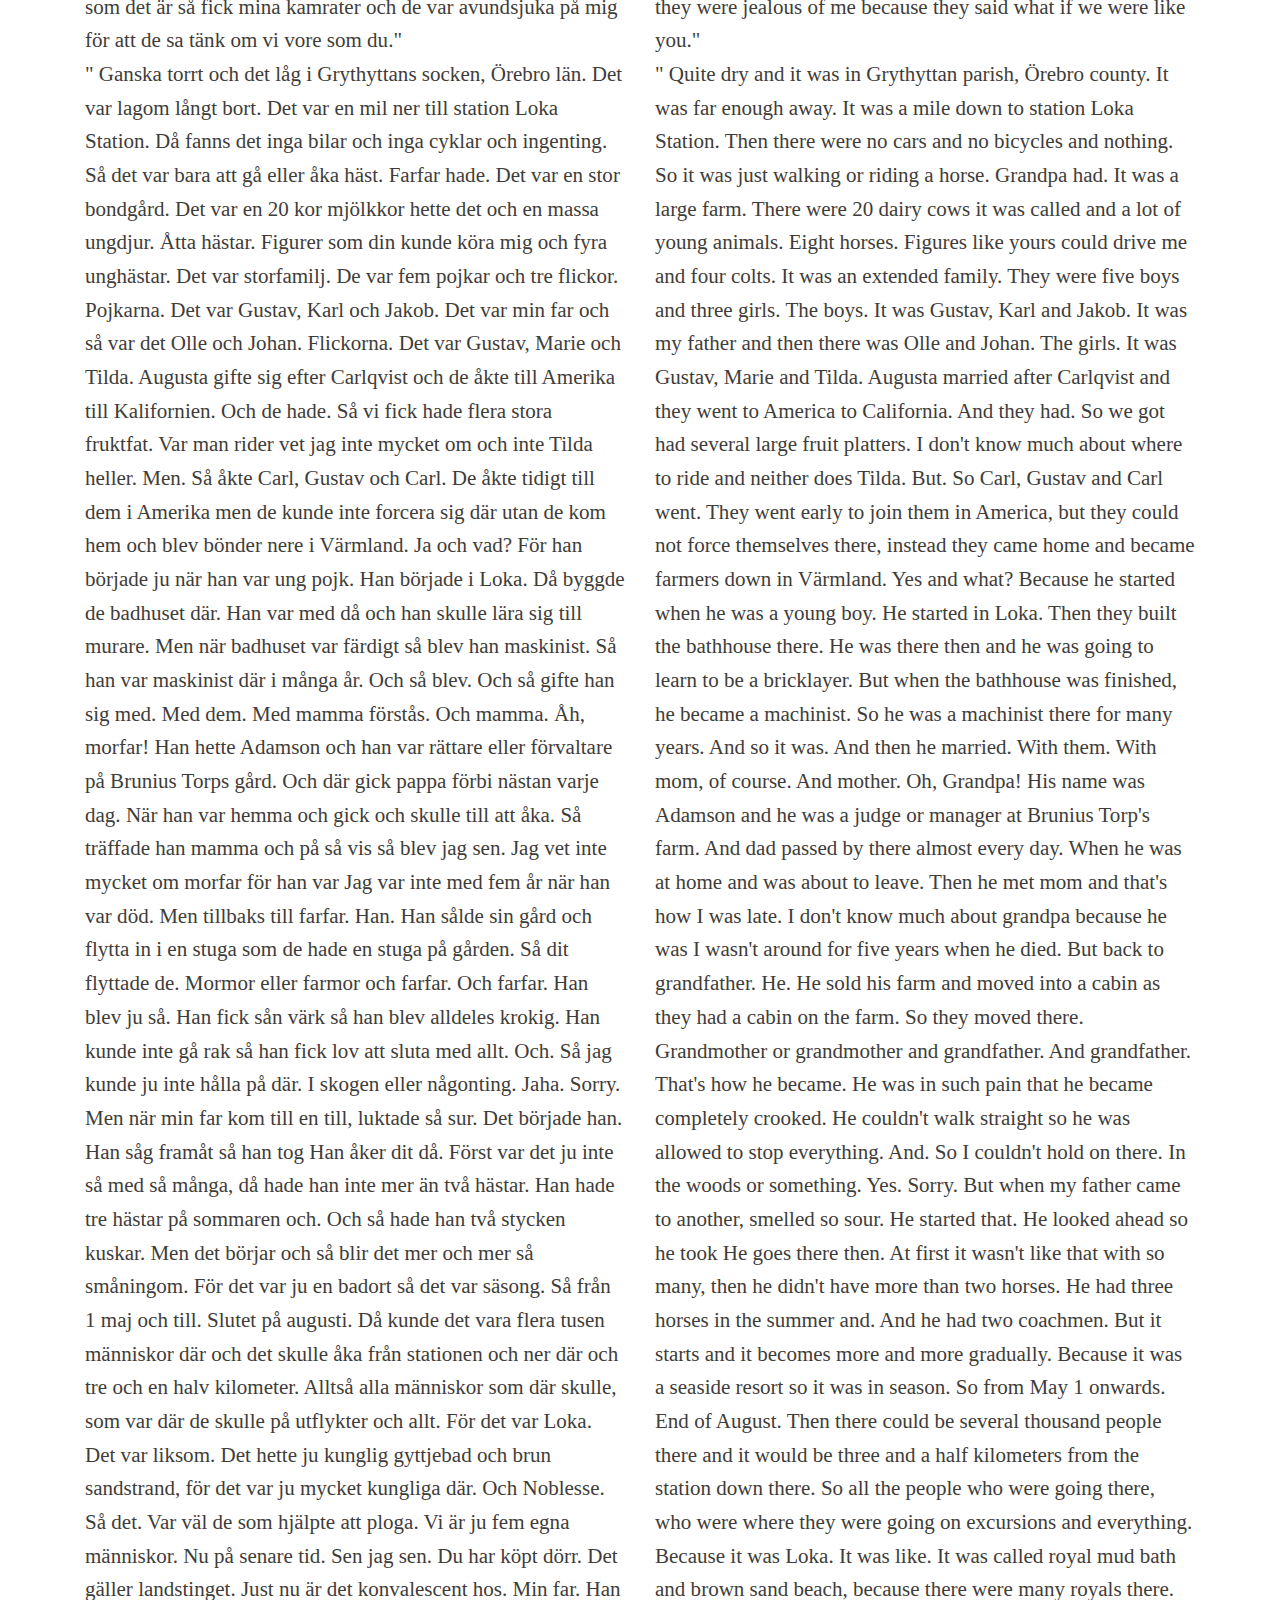
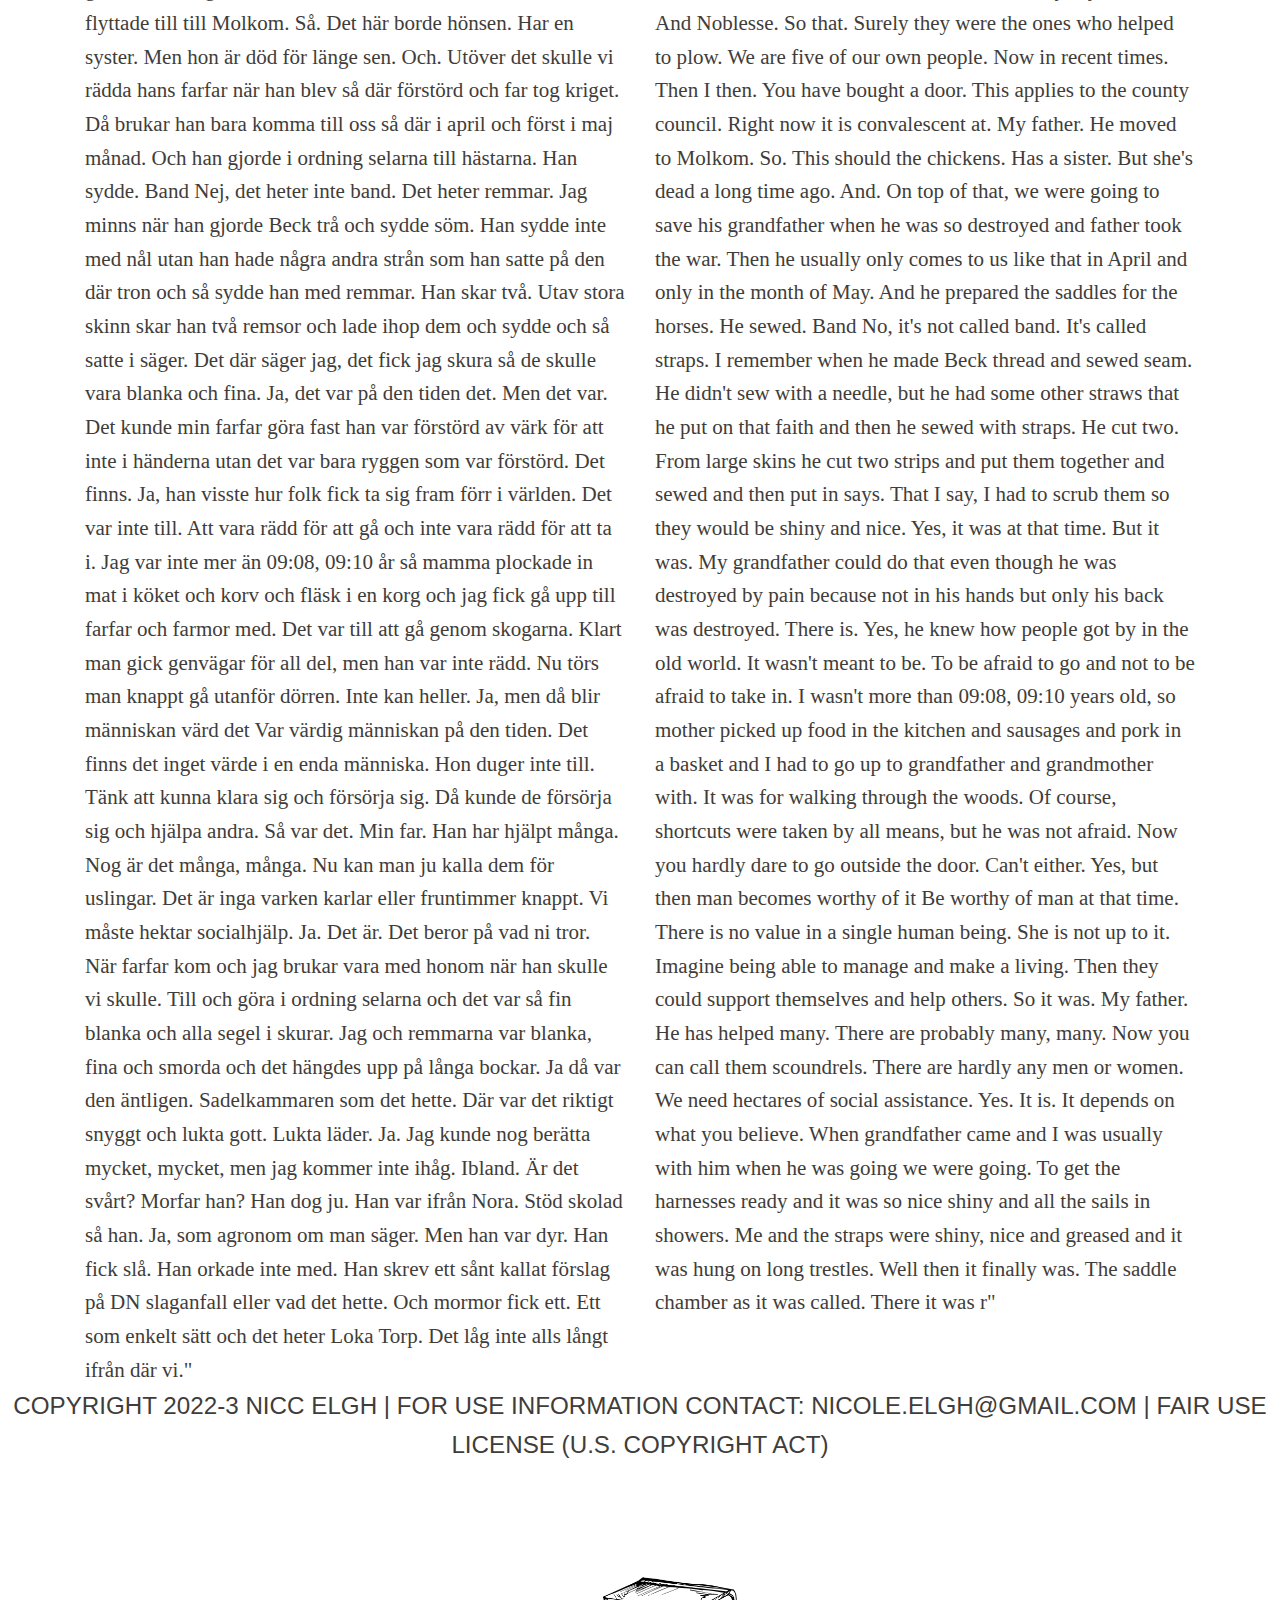
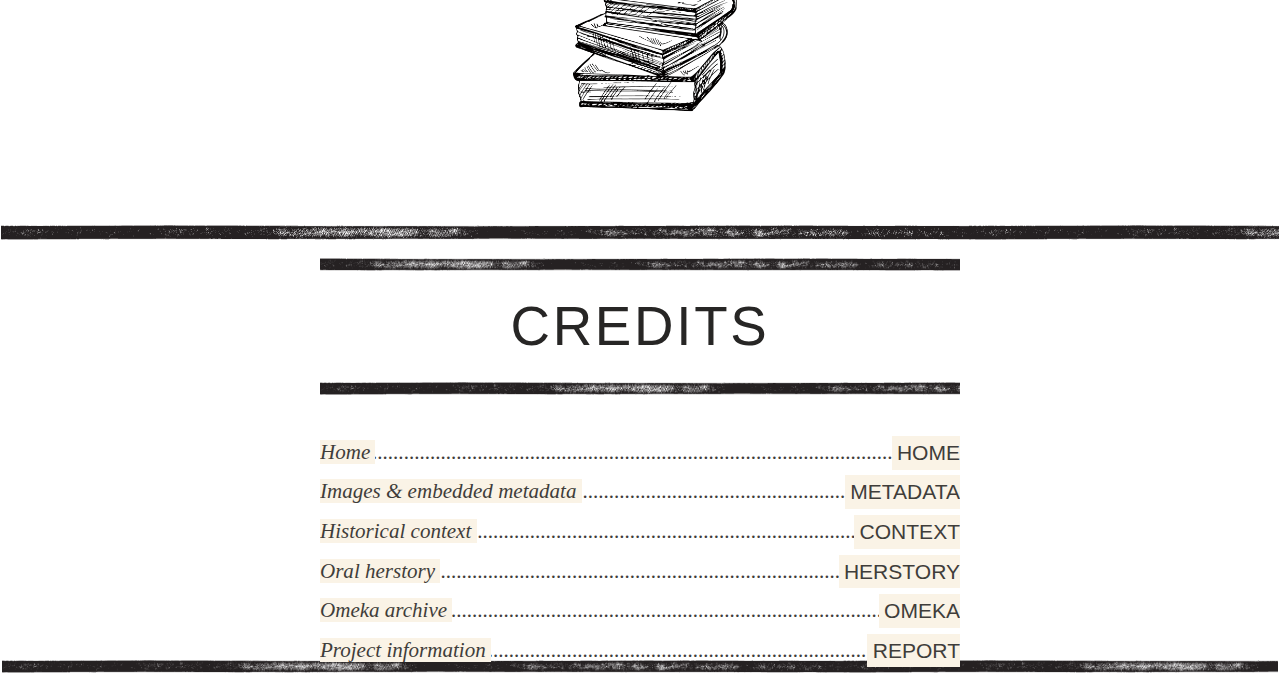
==== commit 0996e78b: "Update herstory.html" ====
--- a/docs/herstory.html
+++ b/docs/herstory.html
@@ -135,10 +135,176 @@
             </div>
             <div class="row">
                <div class="col-sm">
-                  <article class="transcription">""</article>
-               </div>
-               <div class="col-sm">
-                 <article class="transcription">""</article>
+                  <article class="transcription">"
+			Ganska torrt och det låg i Grythyttans socken, Örebro län. 
+			Det var lagom långt bort. Det var en mil ner till station Loka Station. 
+			Då fanns det inga bilar och inga cyklar och ingenting. Så det var bara att gå eller åka häst. 
+			Farfar hade. 
+			Det var en stor bondgård. 
+			Det var en 20 kor mjölkkor hette det och en massa ungdjur. Åtta hästar. 
+			Figurer som din kunde köra mig och fyra unghästar. 
+			Det var storfamilj. De var fem pojkar och tre flickor. 
+			Pojkarna. Det var Gustav, Karl och Jakob. Det var min far och så var det Olle och Johan. Flickorna. Det var Gustav, Marie och Tilda. 
+			Augusta gifte sig efter Carlqvist och de åkte till Amerika till Kalifornien. 
+			Och de hade. 
+			Så vi fick hade flera stora fruktfat. 
+			Var man rider vet jag inte mycket om och inte Tilda heller. 
+			Men. 
+			Så åkte Carl, Gustav och Carl. De åkte tidigt till dem i Amerika men de kunde inte forcera sig där utan de kom hem och blev bönder nere i Värmland. 
+			Ja och vad? För han började ju när han var ung pojk. Han började i Loka. Då byggde de badhuset där. 
+			Han var med då och han skulle lära sig till murare. Men när badhuset var färdigt så blev han maskinist. 
+			Så han var maskinist där i många år. 
+			Och så blev. Och så gifte han sig med. Med dem. 
+			Med mamma förstås. Och mamma. 
+			Åh, morfar! Han hette Adamson och han var rättare eller förvaltare på Brunius Torps gård. Och där gick pappa förbi nästan varje dag. När han var hemma och gick och skulle till att åka. Så träffade han mamma och på så vis så blev jag sen. 
+			Jag vet inte mycket om morfar för han var Jag var inte med fem år när han var död. 
+			Men tillbaks till farfar. 
+			Han. Han sålde sin gård och flytta in i en stuga som de hade en stuga på gården. Så dit flyttade de. Mormor eller farmor och farfar. 
+			Och farfar. Han blev ju så. Han fick sån värk så han blev alldeles krokig. Han kunde inte gå rak så han fick lov att sluta med allt. 
+			Och. 
+			Så jag kunde ju inte hålla på där. 
+			I skogen eller någonting. 
+			Jaha. Sorry. Men när min far kom till en till, luktade så sur. 
+			Det började han. Han såg framåt så han tog Han åker dit då. Först var det ju inte så med så många, då hade han inte mer än två hästar. Han hade tre hästar på sommaren och. 
+			Och så hade han två stycken kuskar. 
+			Men det börjar och så blir det mer och mer så småningom. 
+			För det var ju en badort så det var säsong. Så från 1 maj och till. 
+			Slutet på augusti. 
+			Då kunde det vara flera tusen människor där och det skulle åka från stationen och ner där och tre och en halv kilometer. 
+			Alltså alla människor som där skulle, som var där de skulle på utflykter och allt. 
+			För det var Loka. Det var liksom. Det hette ju kunglig gyttjebad och brun sandstrand, för det var ju mycket kungliga där. Och Noblesse. 
+			Så det. 
+			Var väl de som hjälpte att ploga. 
+			Vi är ju fem egna människor. 
+			Nu på senare tid. Sen jag sen. 
+			Du har köpt dörr. 
+			Det gäller landstinget. 
+			Just nu är det konvalescent hos. 
+			Min far. Han flyttade till till Molkom. 
+			Så. 
+			Det här borde hönsen. 
+			Har en syster. 
+			Men hon är död för länge sen. 
+			Och. 
+			Utöver det skulle vi rädda hans farfar när han blev så där förstörd och far tog kriget. Då brukar han bara komma till oss så där i april och först i maj månad. 
+			Och han gjorde i ordning selarna till hästarna. Han sydde. 
+			Band Nej, det heter inte band. Det heter remmar. 
+			Jag minns när han gjorde Beck trå och sydde söm. Han sydde inte med nål utan han hade några andra strån som han satte på den där tron och så sydde han med remmar. Han skar två. Utav stora skinn skar han två remsor och lade ihop dem och sydde och så satte i säger. Det där säger jag, det fick jag skura så de skulle vara blanka och fina. 
+			Ja, det var på den tiden det. 
+			Men det var. 
+			Det kunde min farfar göra fast han var förstörd av värk för att inte i händerna utan det var bara ryggen som var förstörd. 
+			Det finns. 
+			Ja, han visste hur folk fick ta sig fram förr i världen. 
+			Det var inte till. 
+			Att vara rädd för att gå och inte vara rädd för att ta i. Jag var inte mer än 09:08, 09:10 år så mamma plockade in mat i köket och korv och fläsk i en korg och jag fick gå upp till farfar och farmor med. Det var till att gå genom skogarna. Klart man gick genvägar för all del, men han var inte rädd. 
+			Nu törs man knappt gå utanför dörren. 
+			Inte kan heller. 
+			Ja, men då blir människan värd det Var värdig människan på den tiden. Det finns det inget värde i en enda människa. 
+			Hon duger inte till. Tänk att kunna klara sig och försörja sig. 
+			Då kunde de försörja sig och hjälpa andra. 
+			Så var det. 
+			Min far. Han har hjälpt många. 
+			Nog är det många, många. 
+			Nu kan man ju kalla dem för uslingar. Det är inga varken karlar eller fruntimmer knappt. 
+			Vi måste hektar socialhjälp. 
+			Ja. 
+			Det är. 
+			Det beror på vad ni tror. När farfar kom och jag brukar vara med honom när han skulle vi skulle. 
+			Till och göra i ordning selarna och det var så fin blanka och alla segel i skurar. Jag och remmarna var blanka, fina och smorda och det hängdes upp på långa bockar. 
+			Ja då var den äntligen. 
+			Sadelkammaren som det hette. Där var det riktigt snyggt och lukta gott. Lukta läder. 
+			Ja. 
+			Jag kunde nog berätta mycket, mycket, men jag kommer inte ihåg. Ibland. 
+			Är det svårt? Morfar han? Han dog ju. 
+			Han var ifrån Nora. 
+			Stöd skolad så han. 
+			Ja, som agronom om man säger. 
+			Men han var dyr. Han fick slå. Han orkade inte med. 
+			Han skrev ett sånt kallat förslag på DN slaganfall eller vad det hette. 
+			Och mormor fick ett. 
+			Ett som enkelt sätt och det heter Loka Torp. Det låg inte alls långt ifrån där vi."
+		  </article>
+               </div>
+               <div class="col-sm">
+                 <article class="transcription">"
+			Quite dry and it was in Grythyttan parish, Örebro county.
+			It was far enough away. It was a mile down to station Loka Station.
+			Then there were no cars and no bicycles and nothing. So it was just walking or riding a horse.
+			Grandpa had.
+			It was a large farm.
+			There were 20 dairy cows it was called and a lot of young animals. Eight horses.
+			Figures like yours could drive me and four colts.
+			It was an extended family. They were five boys and three girls.
+			The boys. It was Gustav, Karl and Jakob. It was my father and then there was Olle and Johan. The girls. It was Gustav, Marie and Tilda.
+			Augusta married after Carlqvist and they went to America to California.
+			And they had.
+			So we got had several large fruit platters.
+			I don't know much about where to ride and neither does Tilda.
+			But.
+			So Carl, Gustav and Carl went. They went early to join them in America, but they could not force themselves there, instead they came home and became farmers down in Värmland.
+			Yes and what? Because he started when he was a young boy. He started in Loka. Then they built the bathhouse there.
+			He was there then and he was going to learn to be a bricklayer. But when the bathhouse was finished, he became a machinist.
+			So he was a machinist there for many years.
+			And so it was. And then he married. With them.
+			With mom, of course. And mother.
+			Oh, Grandpa! His name was Adamson and he was a judge or manager at Brunius Torp's farm. And dad passed by there almost every day. When he was at home and was about to leave. Then he met mom and that's how I was late.
+			I don't know much about grandpa because he was I wasn't around for five years when he died.
+			But back to grandfather.
+			He. He sold his farm and moved into a cabin as they had a cabin on the farm. So they moved there. Grandmother or grandmother and grandfather.
+			And grandfather. That's how he became. He was in such pain that he became completely crooked. He couldn't walk straight so he was allowed to stop everything.
+			And.
+			So I couldn't hold on there.
+			In the woods or something.
+			Yes. Sorry. But when my father came to another, smelled so sour.
+			He started that. He looked ahead so he took He goes there then. At first it wasn't like that with so many, then he didn't have more than two horses. He had three horses in the summer and.
+			And he had two coachmen.
+			But it starts and it becomes more and more gradually.
+			Because it was a seaside resort so it was in season. So from May 1 onwards.
+			End of August.
+			Then there could be several thousand people there and it would be three and a half kilometers from the station down there.
+			So all the people who were going there, who were where they were going on excursions and everything.
+			Because it was Loka. It was like. It was called royal mud bath and brown sand beach, because there were many royals there. And Noblesse.
+			So that.
+			Surely they were the ones who helped to plow.
+			We are five of our own people.
+			Now in recent times. Then I then.
+			You have bought a door.
+			This applies to the county council.
+			Right now it is convalescent at.
+			My father. He moved to Molkom.
+			So.
+			This should the chickens.
+			Has a sister.
+			But she's dead a long time ago.
+			And.
+			On top of that, we were going to save his grandfather when he was so destroyed and father took the war. Then he usually only comes to us like that in April and only in the month of May.
+			And he prepared the saddles for the horses. He sewed.
+			Band No, it's not called band. It's called straps.
+			I remember when he made Beck thread and sewed seam. He didn't sew with a needle, but he had some other straws that he put on that faith and then he sewed with straps. He cut two. From large skins he cut two strips and put them together and sewed and then put in says. That I say, I had to scrub them so they would be shiny and nice.
+			Yes, it was at that time.
+			But it was.
+			My grandfather could do that even though he was destroyed by pain because not in his hands but only his back was destroyed.
+			There is.
+			Yes, he knew how people got by in the old world.
+			It wasn't meant to be.
+			To be afraid to go and not to be afraid to take in. I wasn't more than 09:08, 09:10 years old, so mother picked up food in the kitchen and sausages and pork in a basket and I had to go up to grandfather and grandmother with. It was for walking through the woods. Of course, shortcuts were taken by all means, but he was not afraid.
+			Now you hardly dare to go outside the door.
+			Can't either.
+			Yes, but then man becomes worthy of it Be worthy of man at that time. There is no value in a single human being.
+			She is not up to it. Imagine being able to manage and make a living.
+			Then they could support themselves and help others.
+			So it was.
+			My father. He has helped many.
+			There are probably many, many.
+			Now you can call them scoundrels. There are hardly any men or women.
+			We need hectares of social assistance.
+			Yes.
+			It is.
+			It depends on what you believe. When grandfather came and I was usually with him when he was going we were going.
+			To get the harnesses ready and it was so nice shiny and all the sails in showers. Me and the straps were shiny, nice and greased and it was hung on long trestles.
+			Well then it finally was.
+			The saddle chamber as it was called. There it was r"
+		 </article>
                </div>
             </div>
          </div>
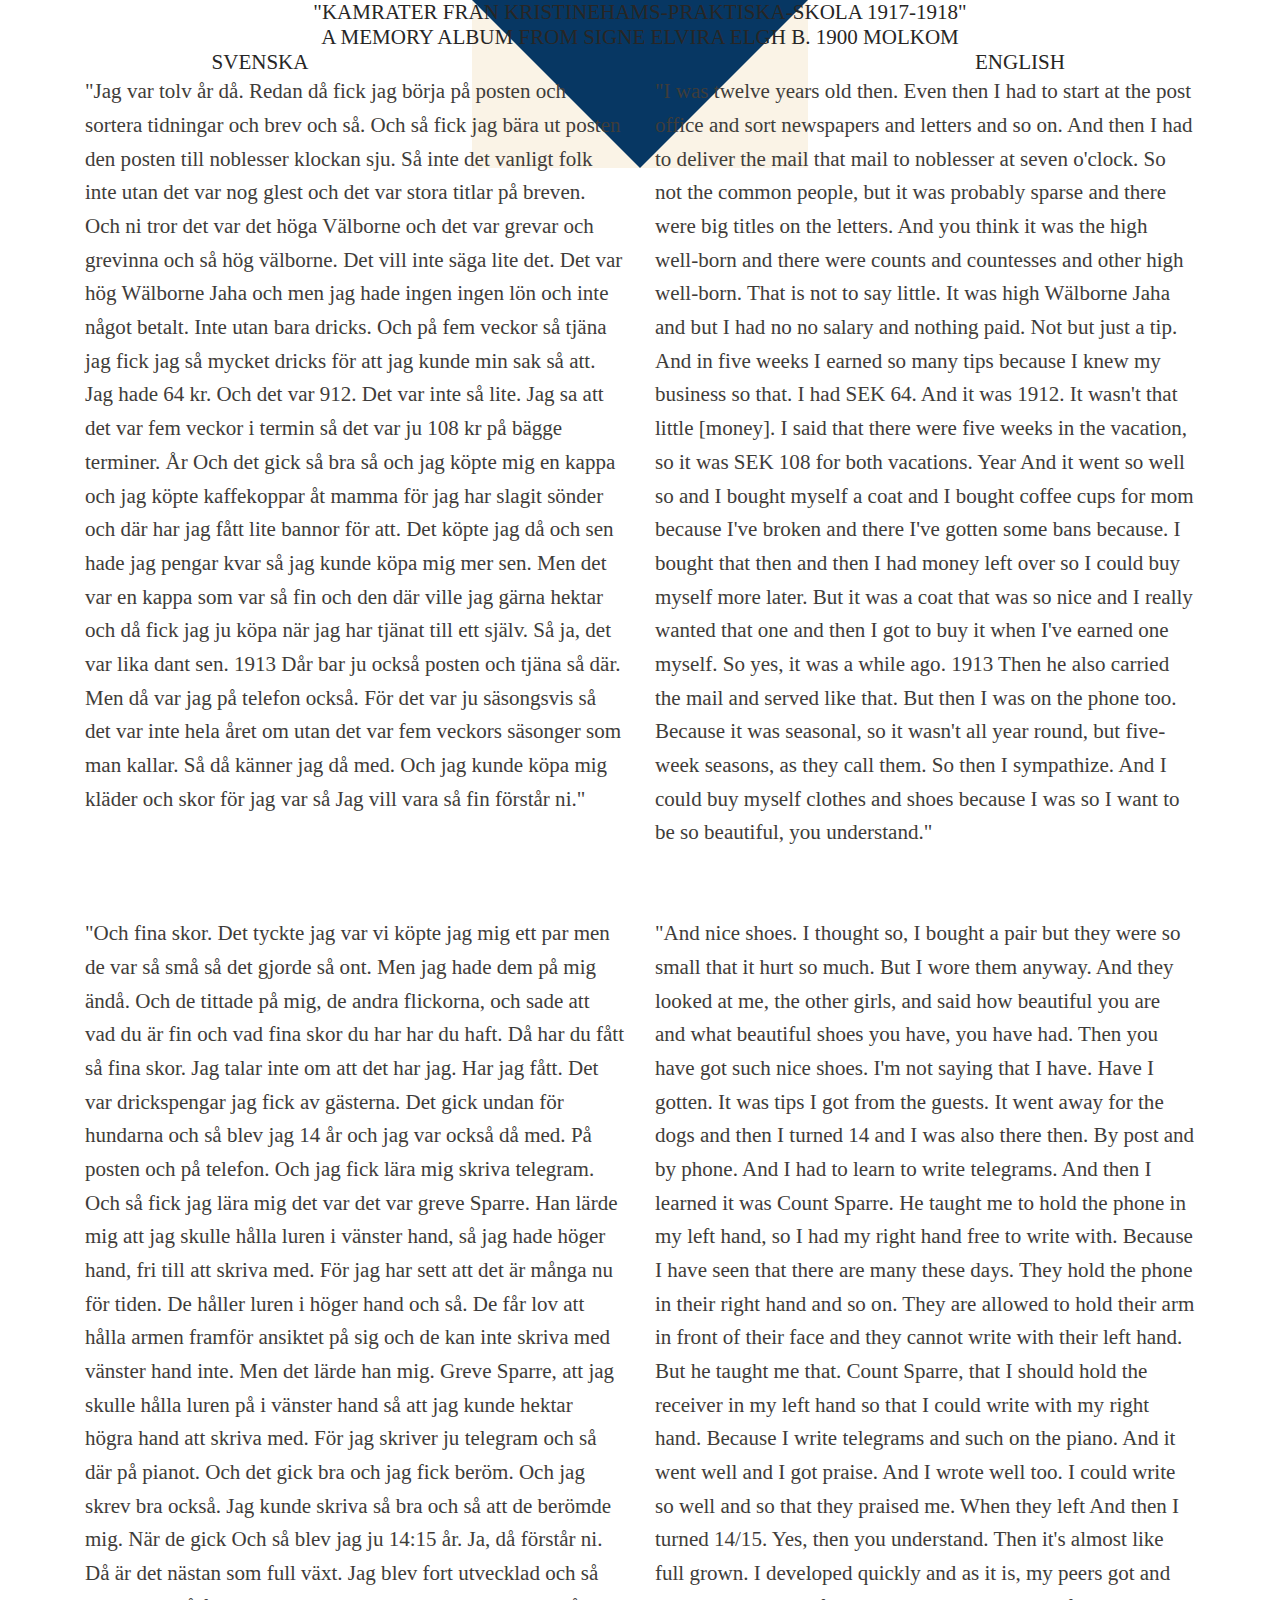
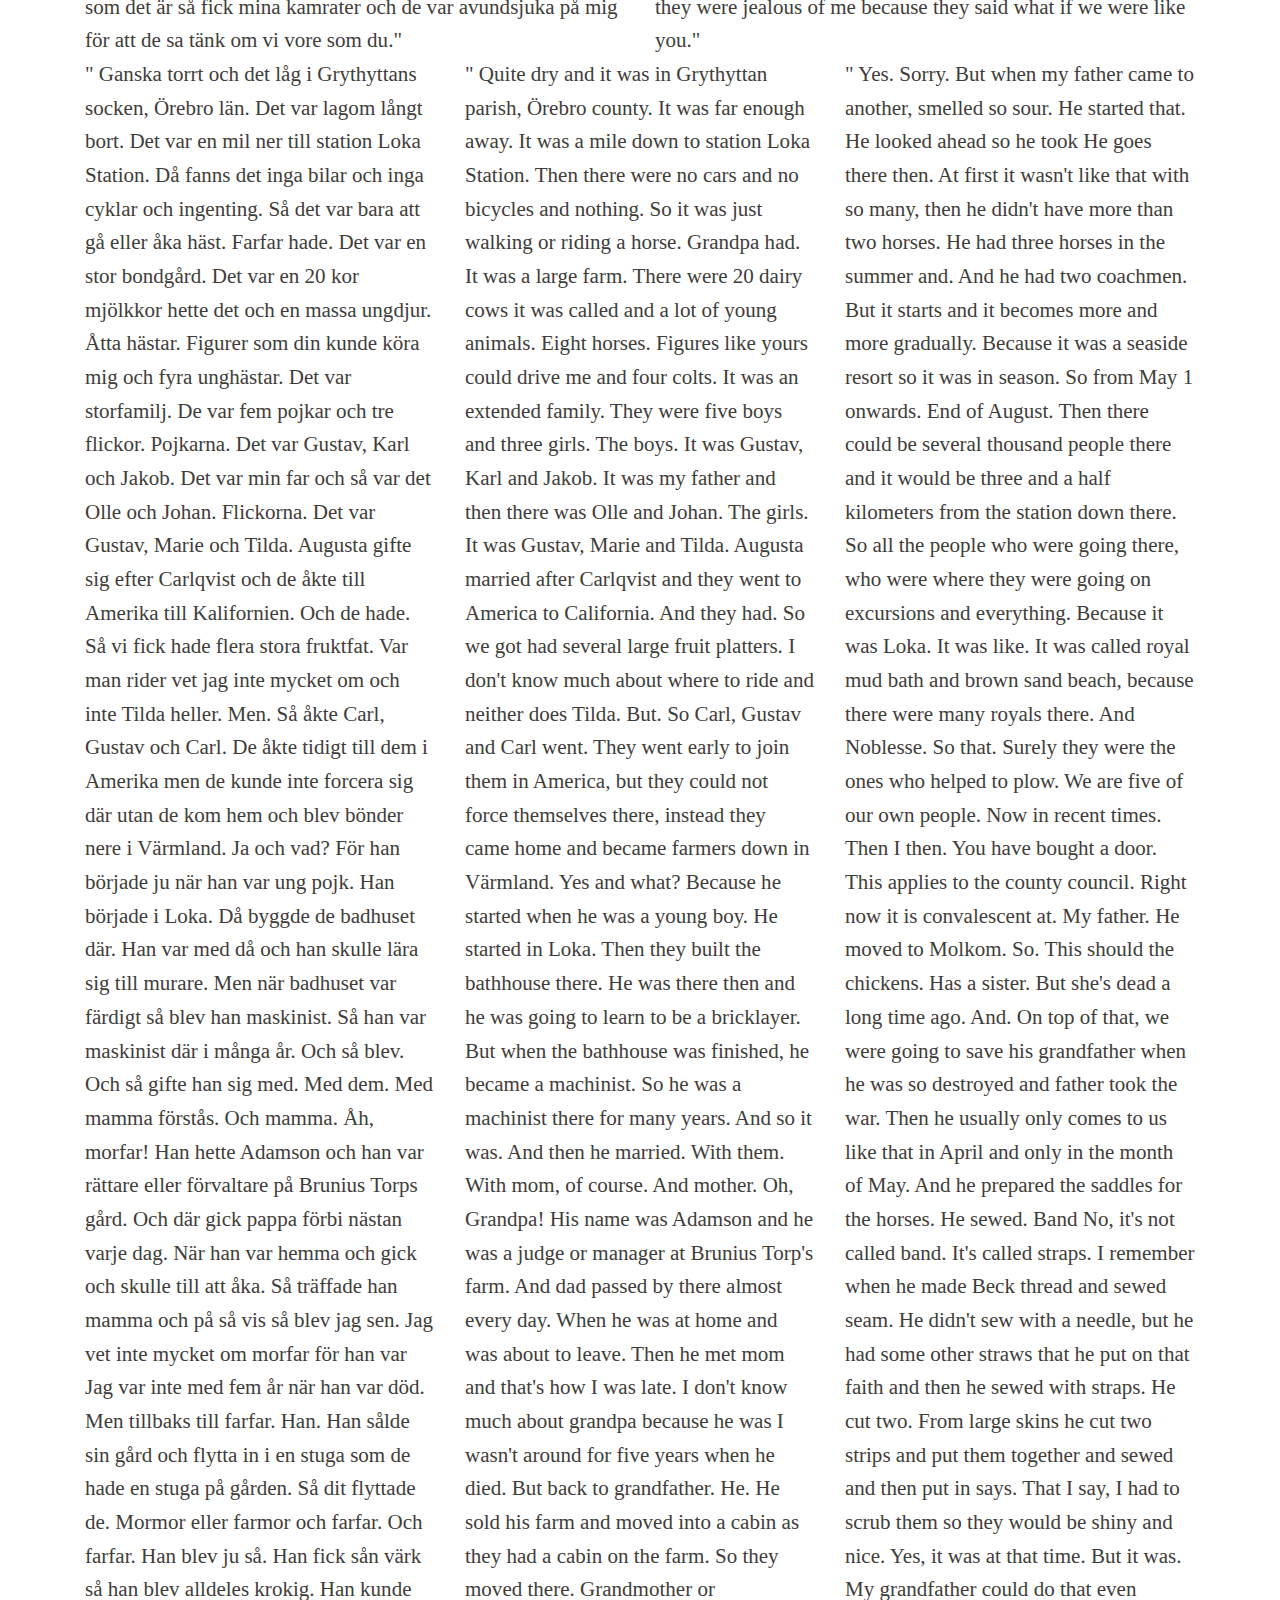
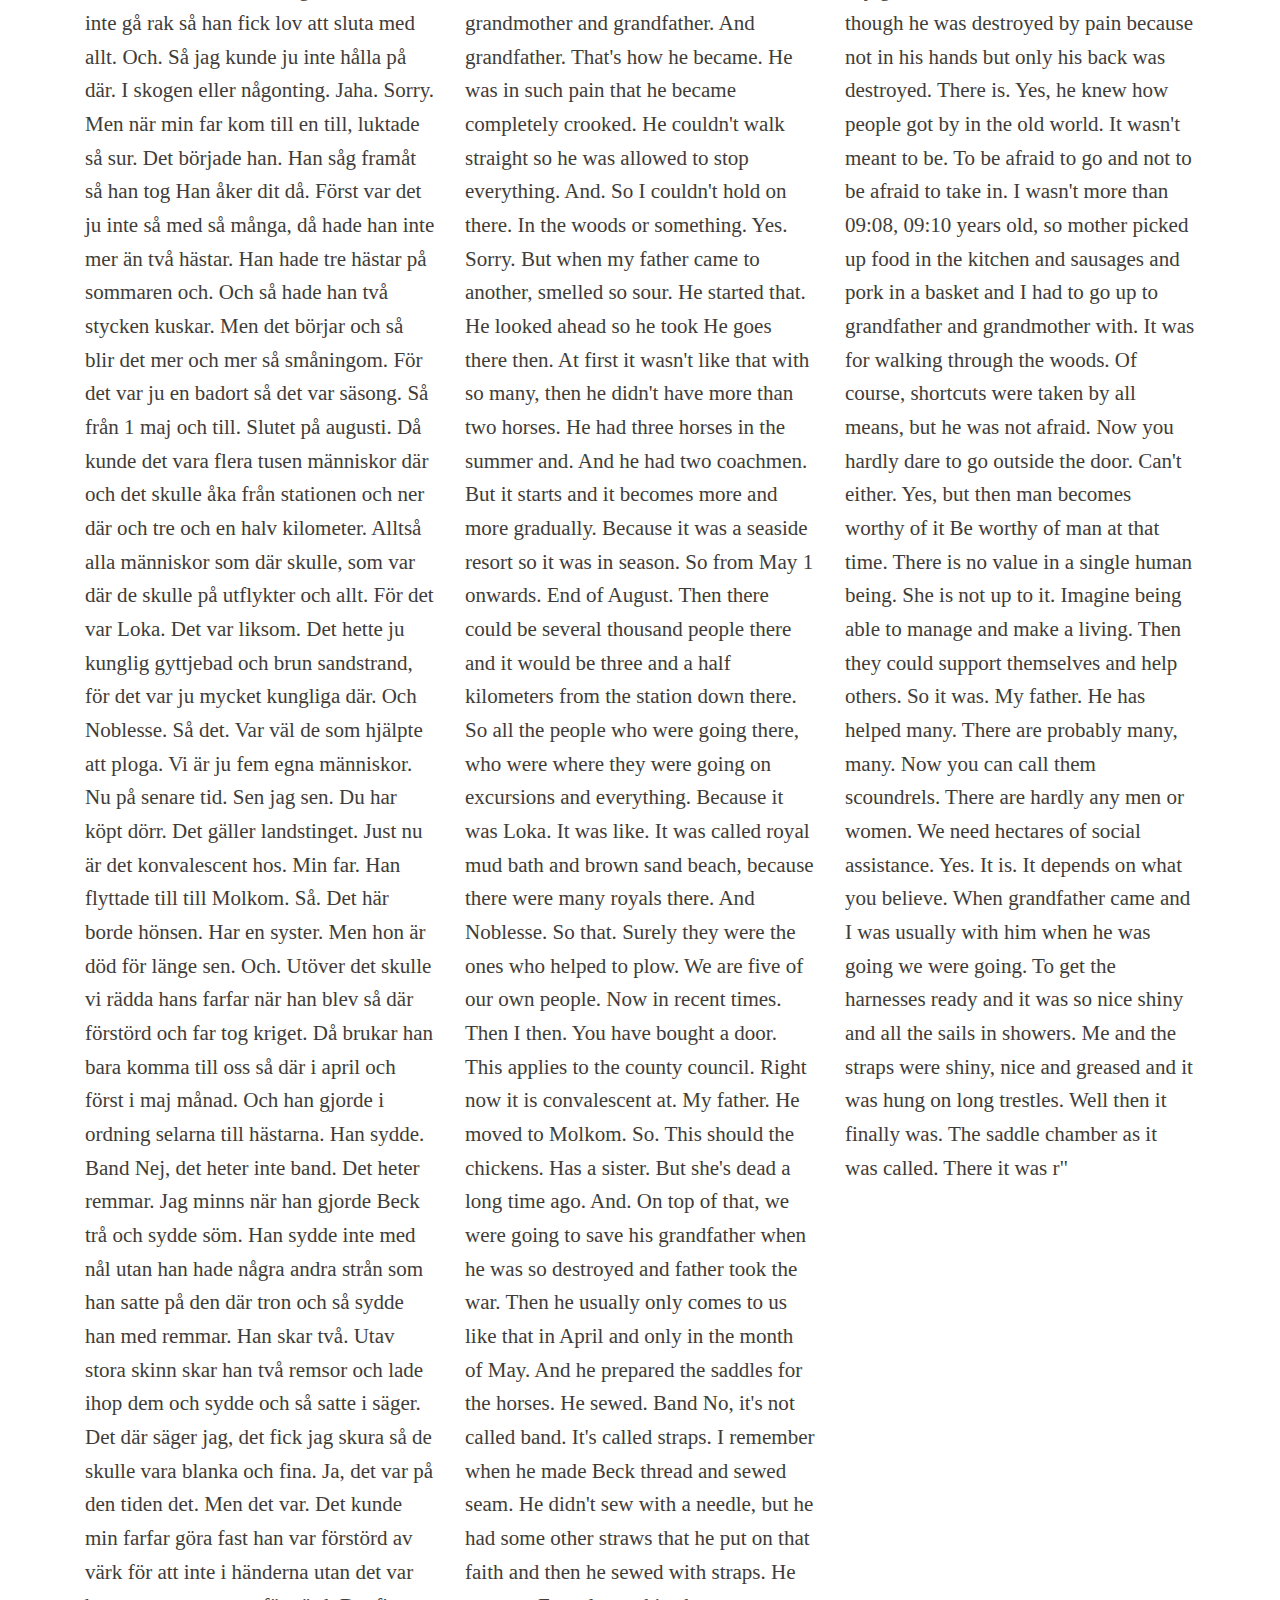
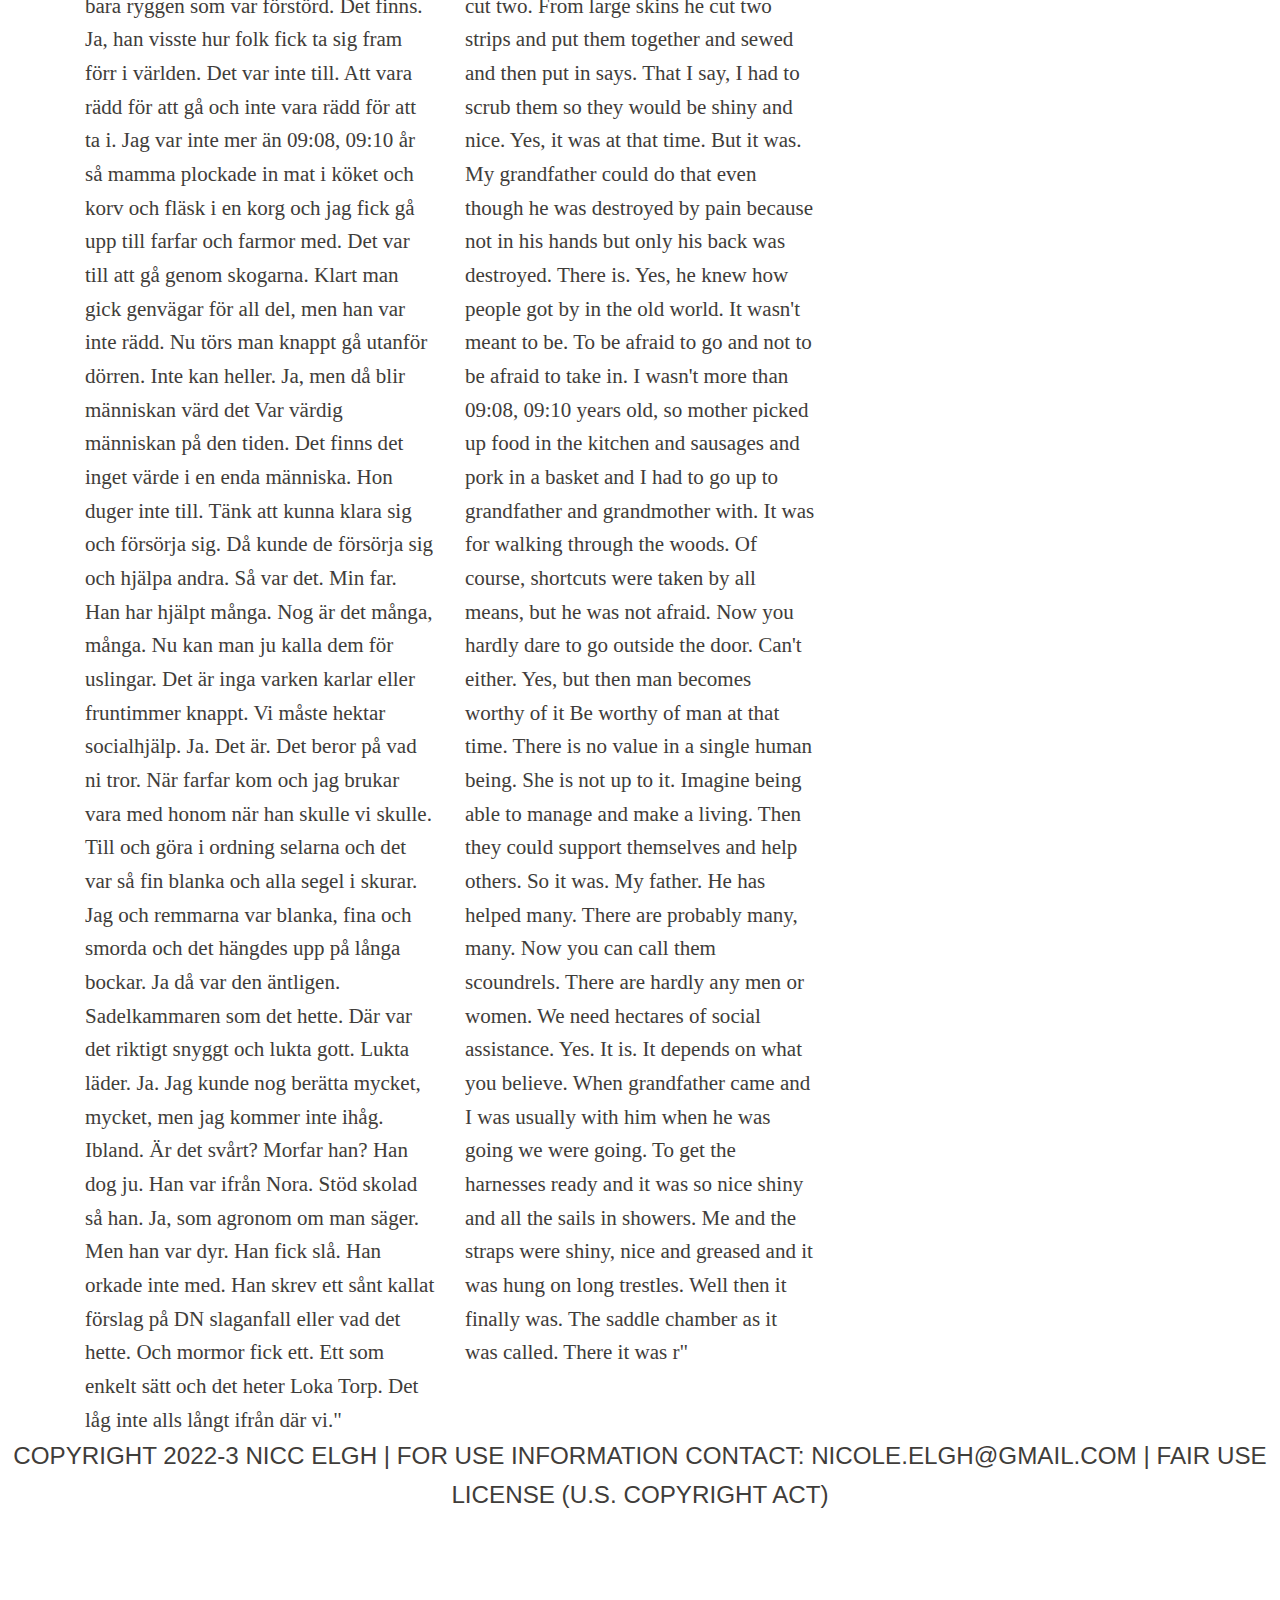
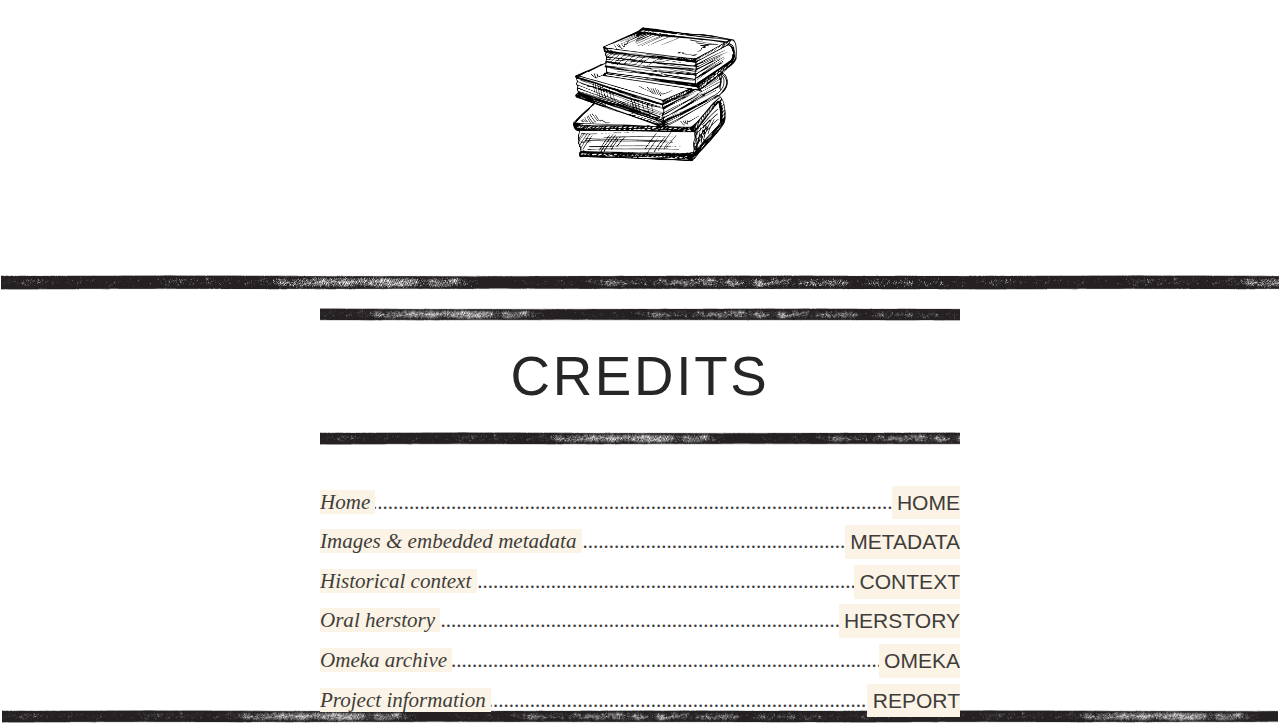
==== commit 4e3d7c22: "Update herstory.html" ====
--- a/docs/herstory.html
+++ b/docs/herstory.html
@@ -306,6 +306,59 @@
 			The saddle chamber as it was called. There it was r"
 		 </article>
                </div>
+		    <div class="col-sm">
+                 <article class="transcription">"
+			Yes. Sorry. But when my father came to another, smelled so sour.
+			He started that. He looked ahead so he took He goes there then. At first it wasn't like that with so many, then he didn't have more than two horses. He had three horses in the summer and.
+			And he had two coachmen.
+			But it starts and it becomes more and more gradually.
+			Because it was a seaside resort so it was in season. So from May 1 onwards.
+			End of August.
+			Then there could be several thousand people there and it would be three and a half kilometers from the station down there.
+			So all the people who were going there, who were where they were going on excursions and everything.
+			Because it was Loka. It was like. It was called royal mud bath and brown sand beach, because there were many royals there. And Noblesse.
+			So that.
+			Surely they were the ones who helped to plow.
+			We are five of our own people.
+			Now in recent times. Then I then.
+			You have bought a door.
+			This applies to the county council.
+			Right now it is convalescent at.
+			My father. He moved to Molkom.
+			So.
+			This should the chickens.
+			Has a sister.
+			But she's dead a long time ago.
+			And.
+			On top of that, we were going to save his grandfather when he was so destroyed and father took the war. Then he usually only comes to us like that in April and only in the month of May.
+			And he prepared the saddles for the horses. He sewed.
+			Band No, it's not called band. It's called straps.
+			I remember when he made Beck thread and sewed seam. He didn't sew with a needle, but he had some other straws that he put on that faith and then he sewed with straps. He cut two. From large skins he cut two strips and put them together and sewed and then put in says. That I say, I had to scrub them so they would be shiny and nice.
+			Yes, it was at that time.
+			But it was.
+			My grandfather could do that even though he was destroyed by pain because not in his hands but only his back was destroyed.
+			There is.
+			Yes, he knew how people got by in the old world.
+			It wasn't meant to be.
+			To be afraid to go and not to be afraid to take in. I wasn't more than 09:08, 09:10 years old, so mother picked up food in the kitchen and sausages and pork in a basket and I had to go up to grandfather and grandmother with. It was for walking through the woods. Of course, shortcuts were taken by all means, but he was not afraid.
+			Now you hardly dare to go outside the door.
+			Can't either.
+			Yes, but then man becomes worthy of it Be worthy of man at that time. There is no value in a single human being.
+			She is not up to it. Imagine being able to manage and make a living.
+			Then they could support themselves and help others.
+			So it was.
+			My father. He has helped many.
+			There are probably many, many.
+			Now you can call them scoundrels. There are hardly any men or women.
+			We need hectares of social assistance.
+			Yes.
+			It is.
+			It depends on what you believe. When grandfather came and I was usually with him when he was going we were going.
+			To get the harnesses ready and it was so nice shiny and all the sails in showers. Me and the straps were shiny, nice and greased and it was hung on long trestles.
+			Well then it finally was.
+			The saddle chamber as it was called. There it was r"
+		 </article>
+               </div>
             </div>
          </div>
       </main>
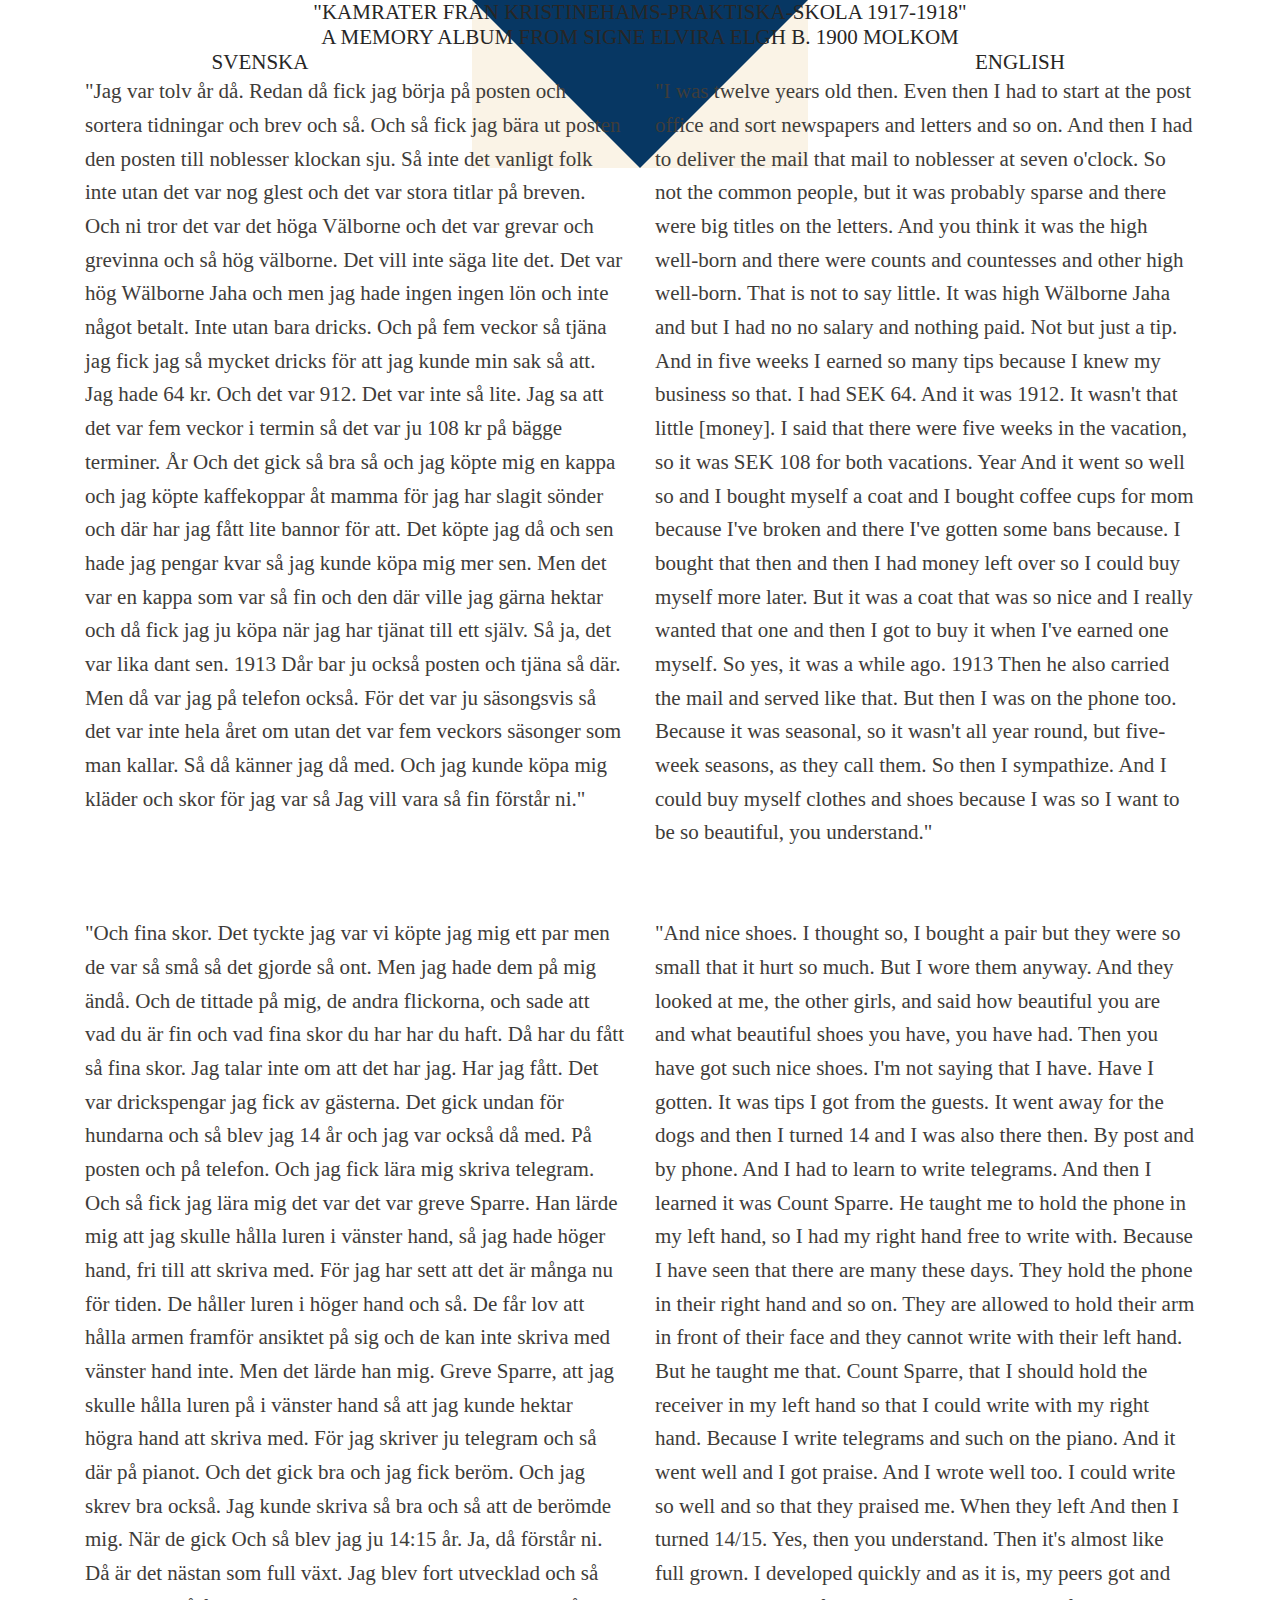
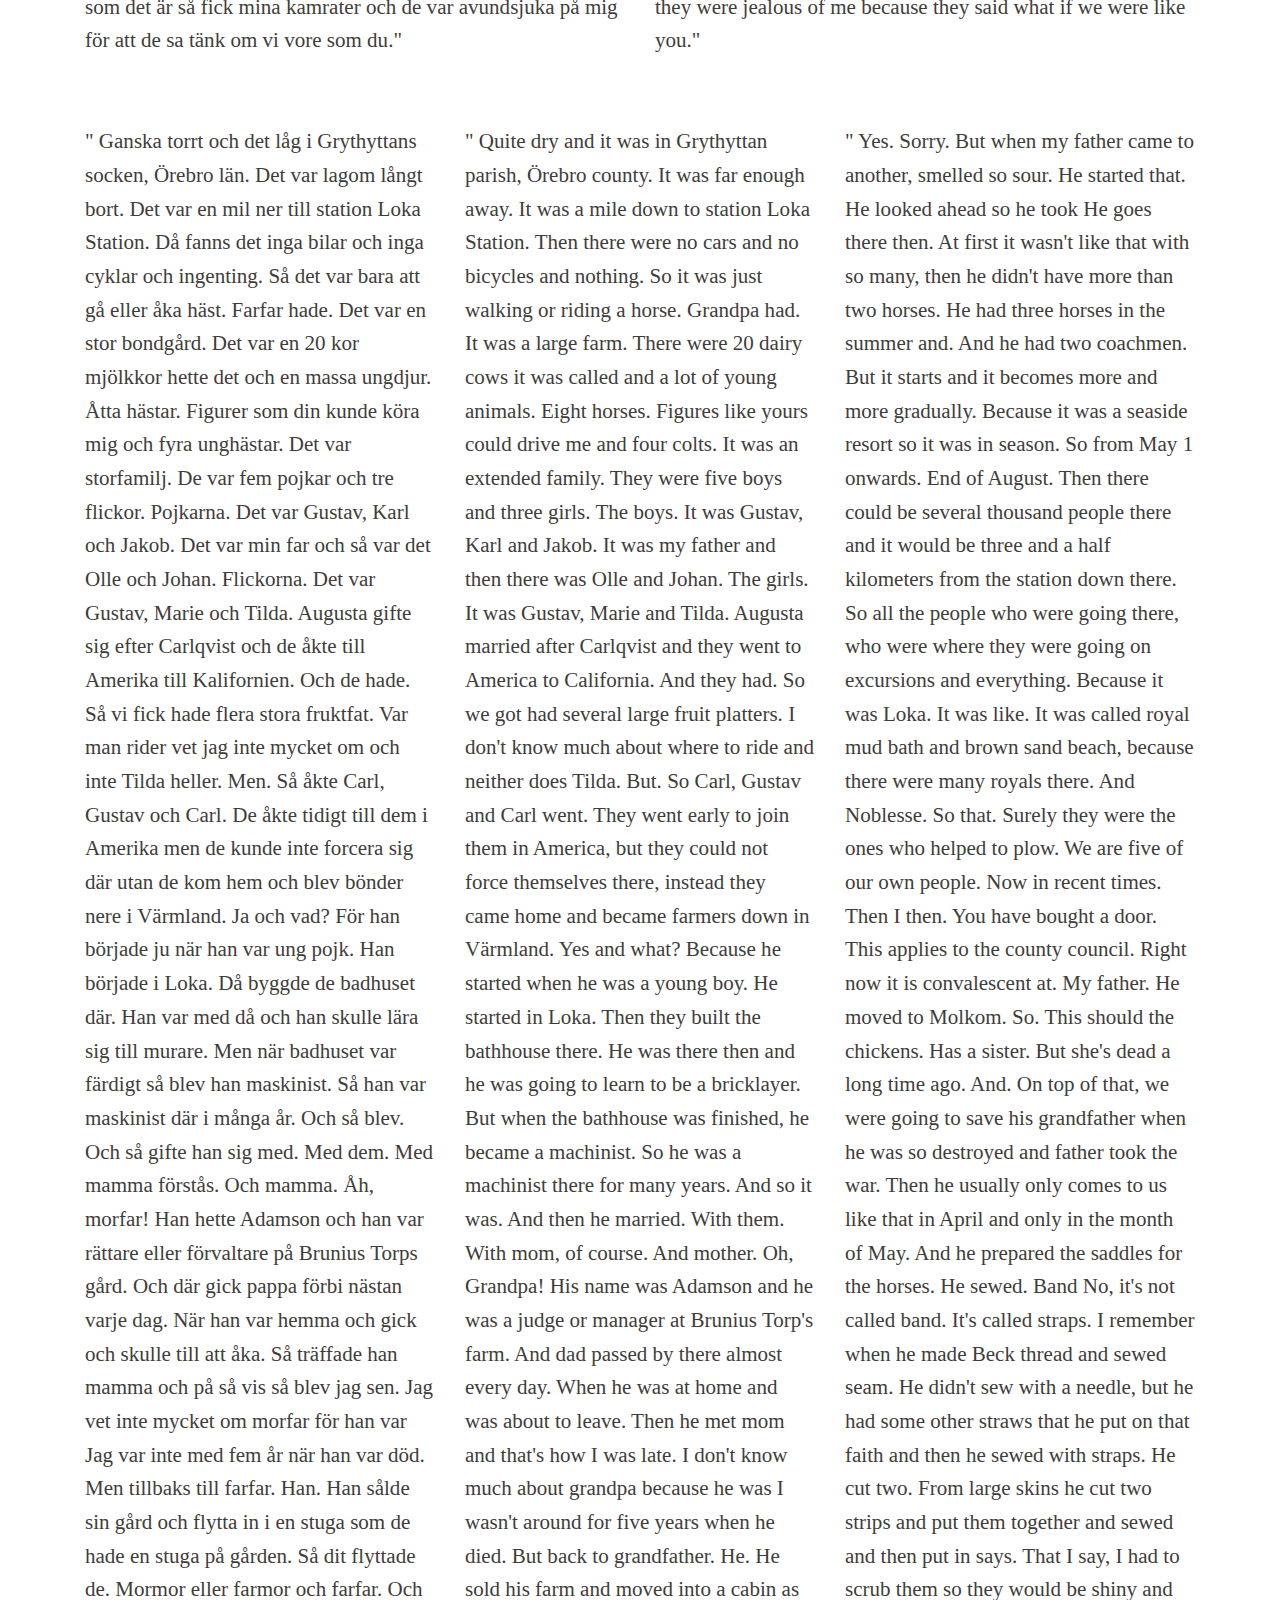
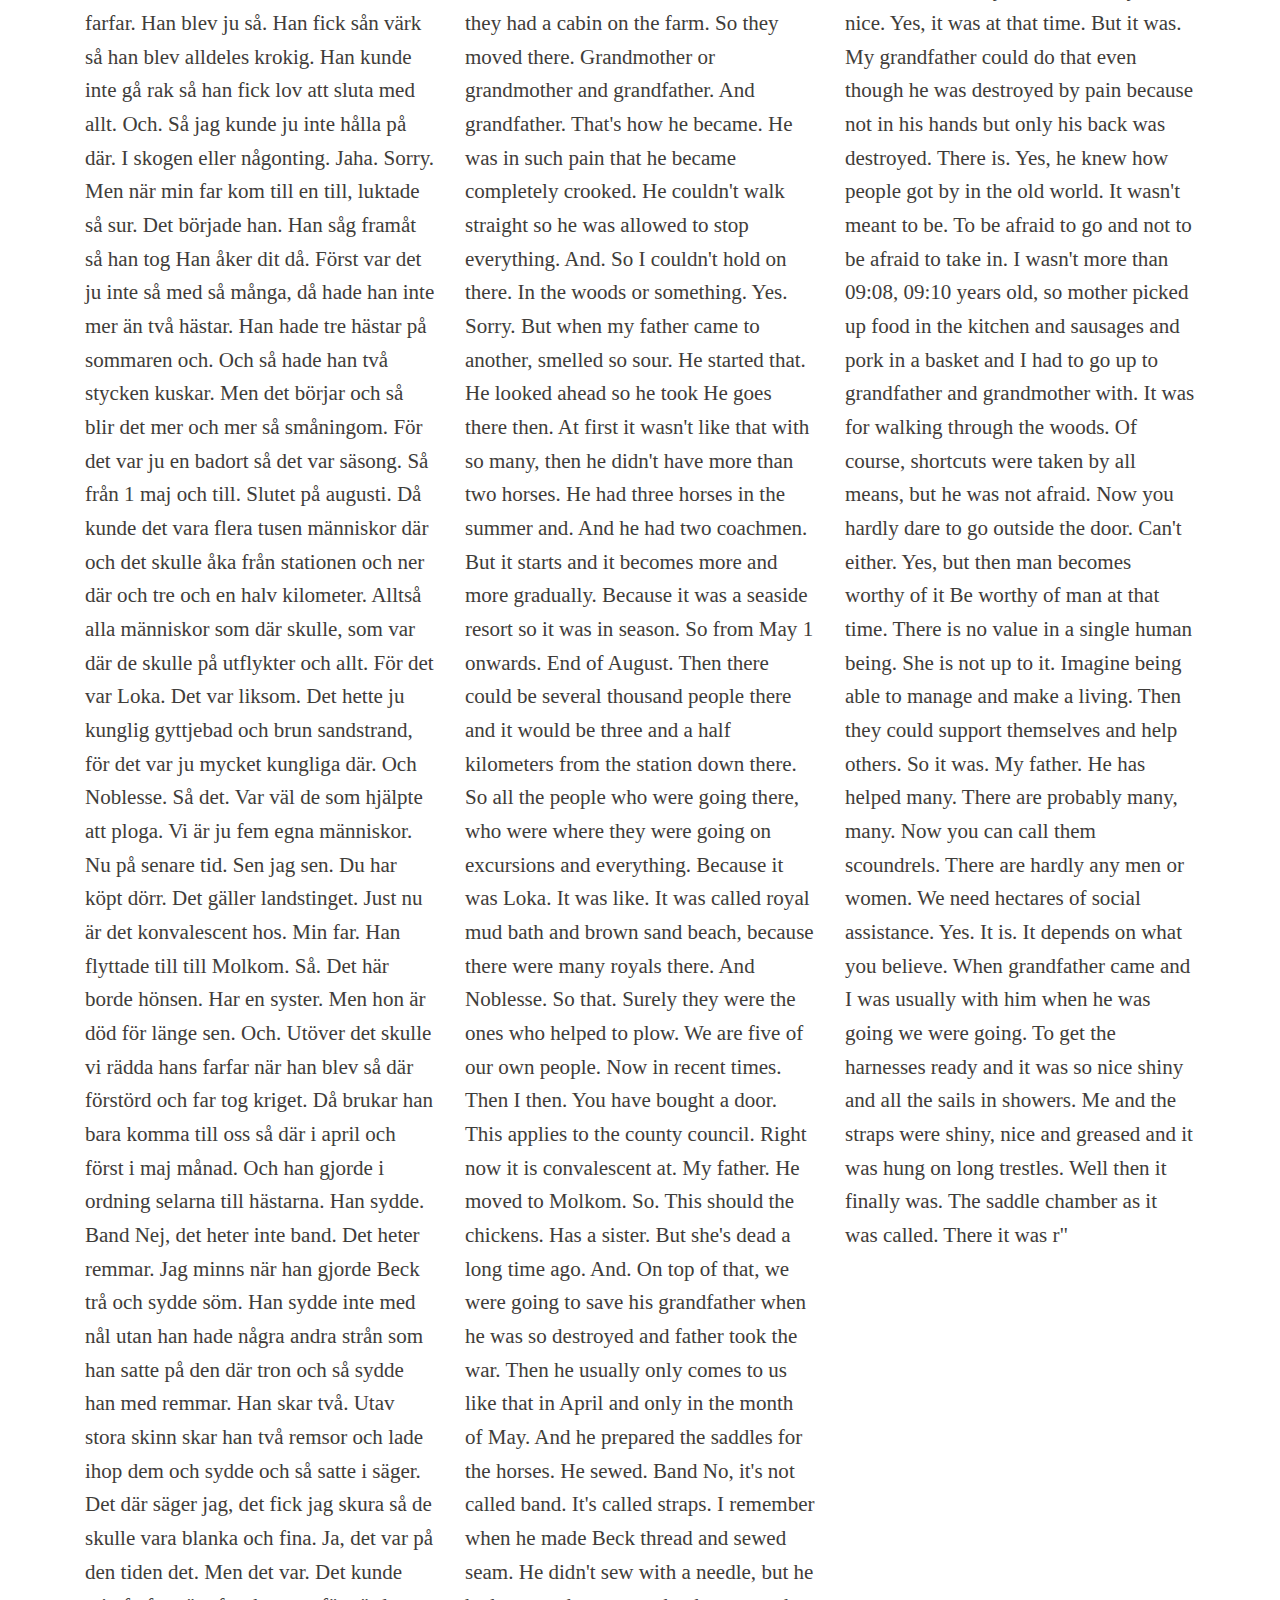
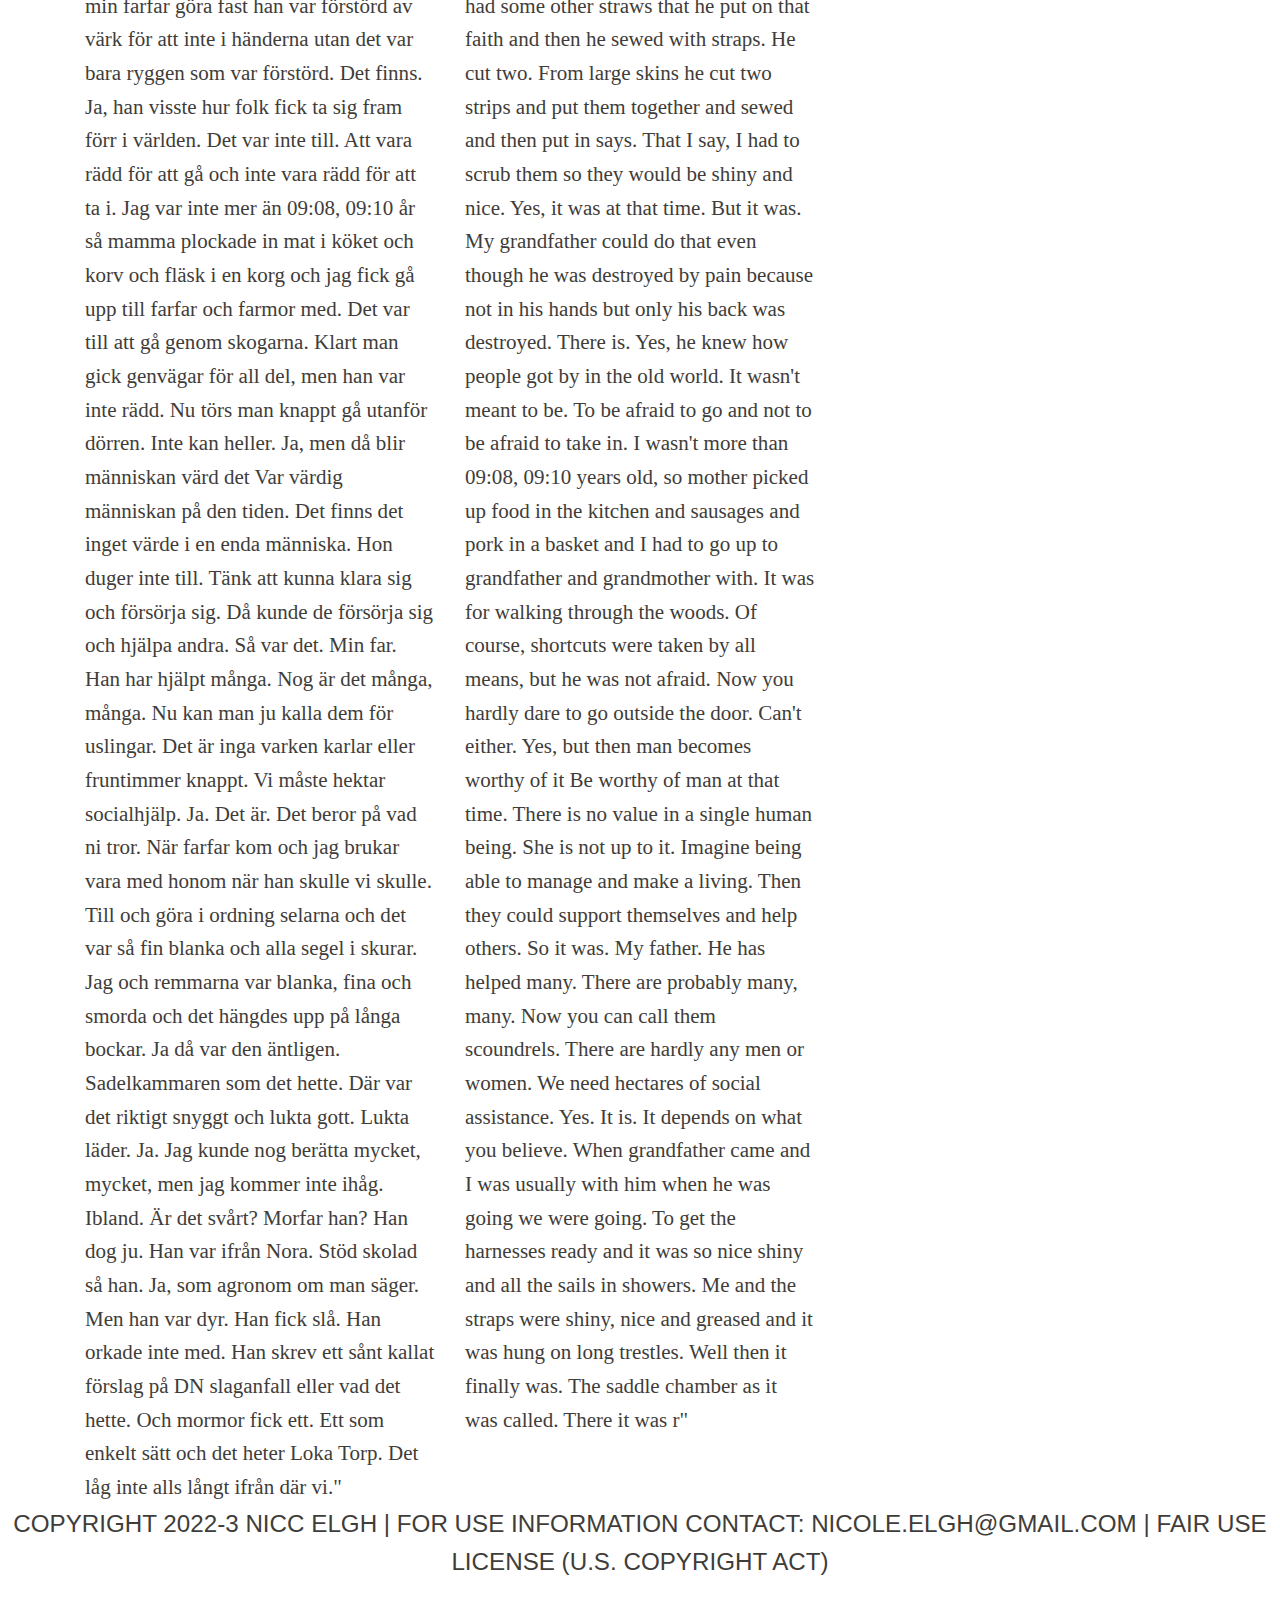
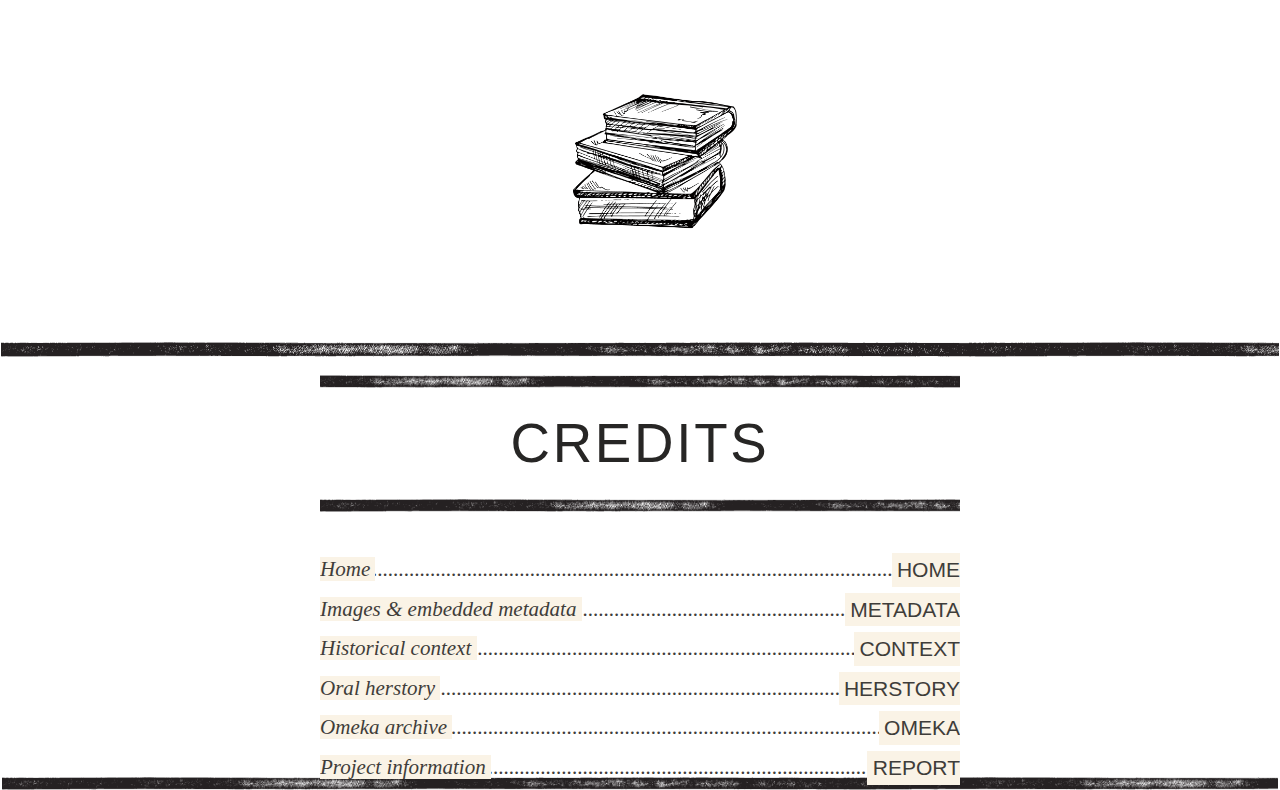
==== commit 41a23564: "Update herstory.html" ====
--- a/docs/herstory.html
+++ b/docs/herstory.html
@@ -133,6 +133,8 @@
                  </article>
                </div>
             </div>
+	    <br/>
+            <br/>
             <div class="row">
                <div class="col-sm">
                   <article class="transcription">"
@@ -305,6 +307,8 @@
 			Well then it finally was.
 			The saddle chamber as it was called. There it was r"
 		 </article>
+	    <br/>
+            <br/>
                </div>
 		    <div class="col-sm">
                  <article class="transcription">"
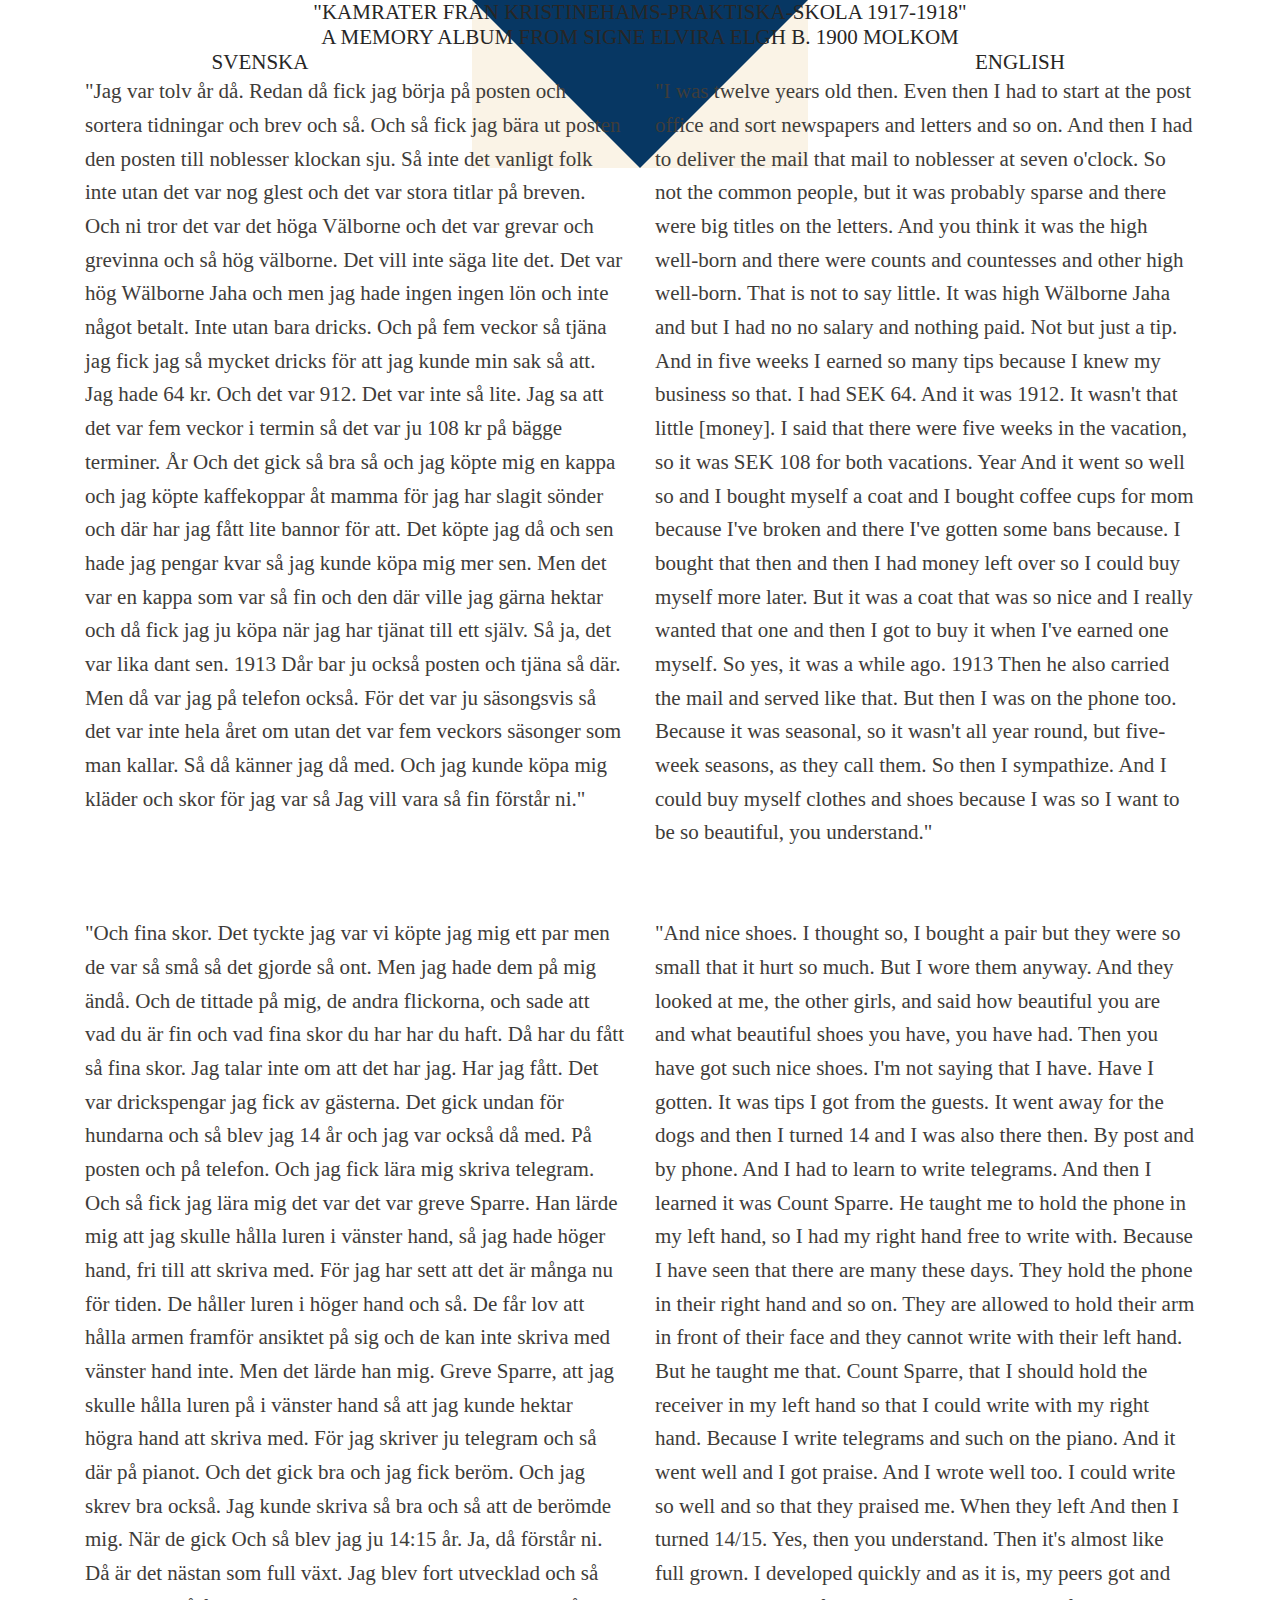
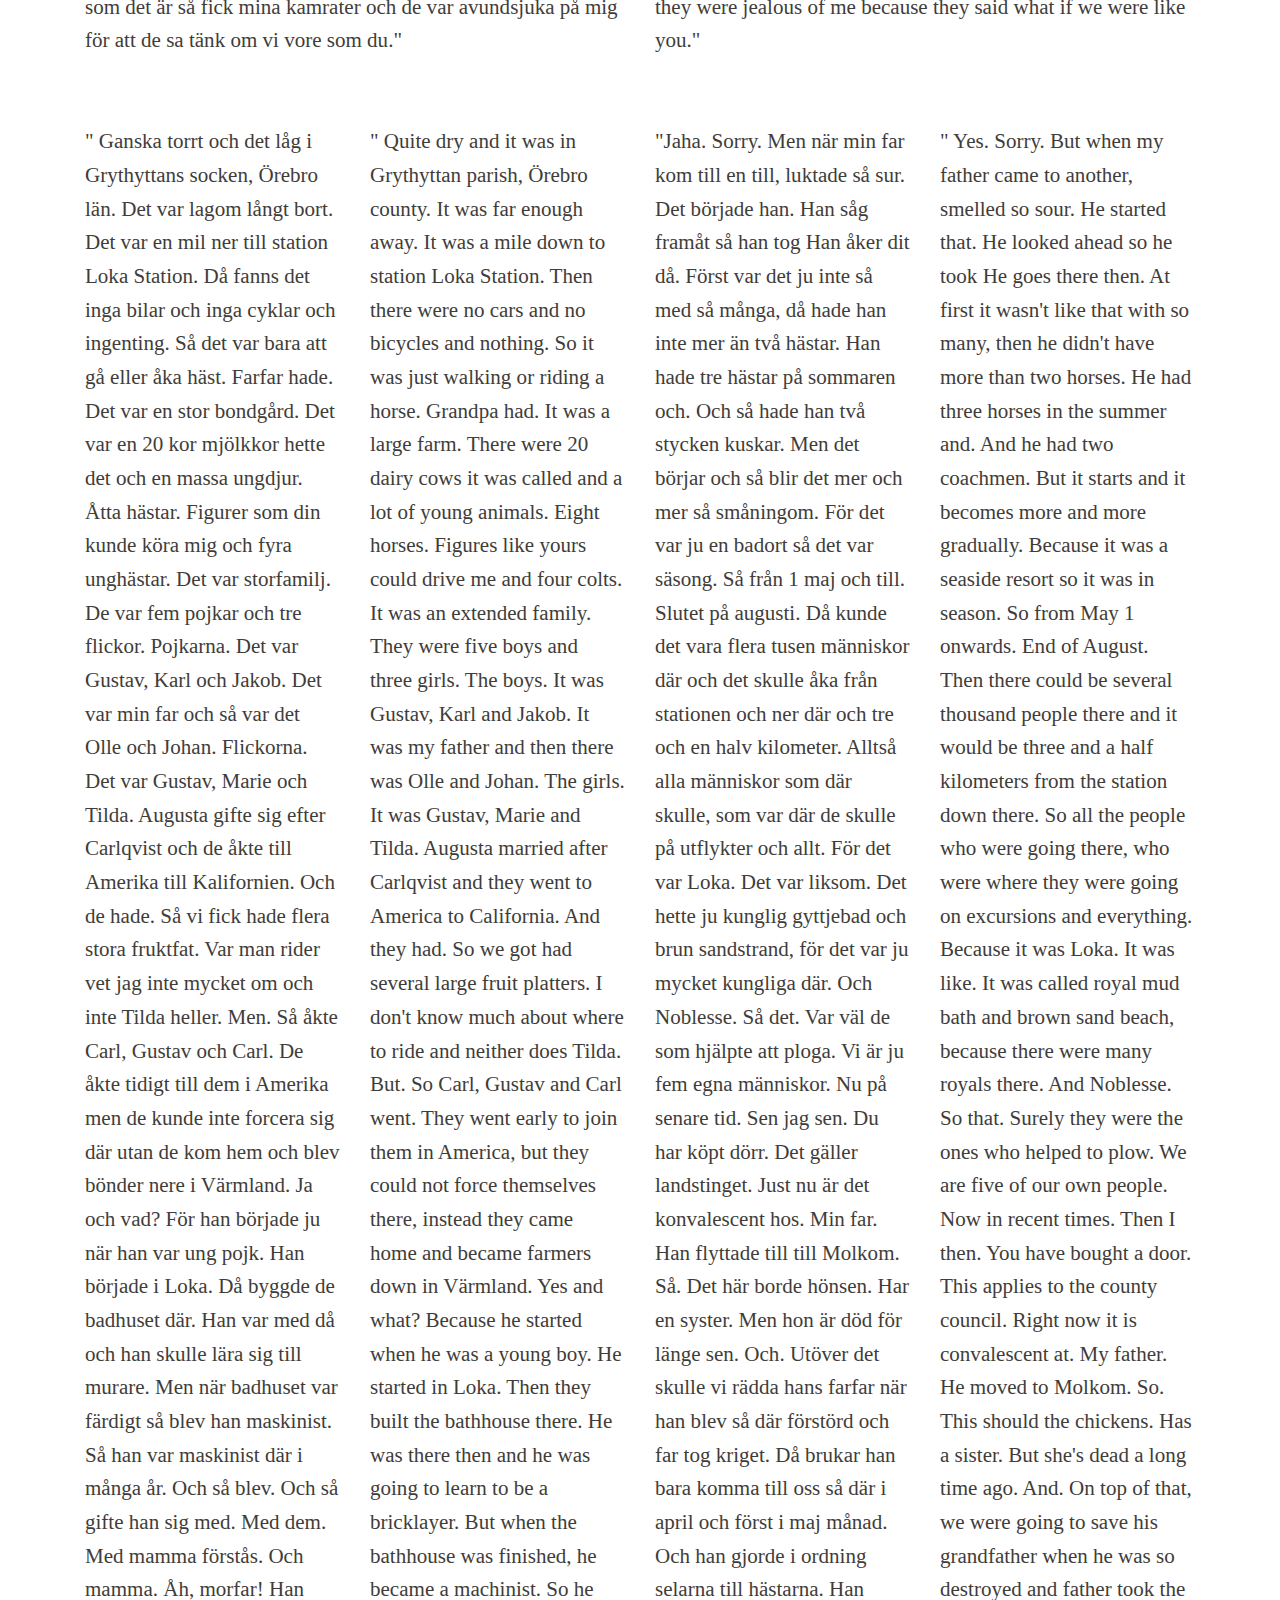
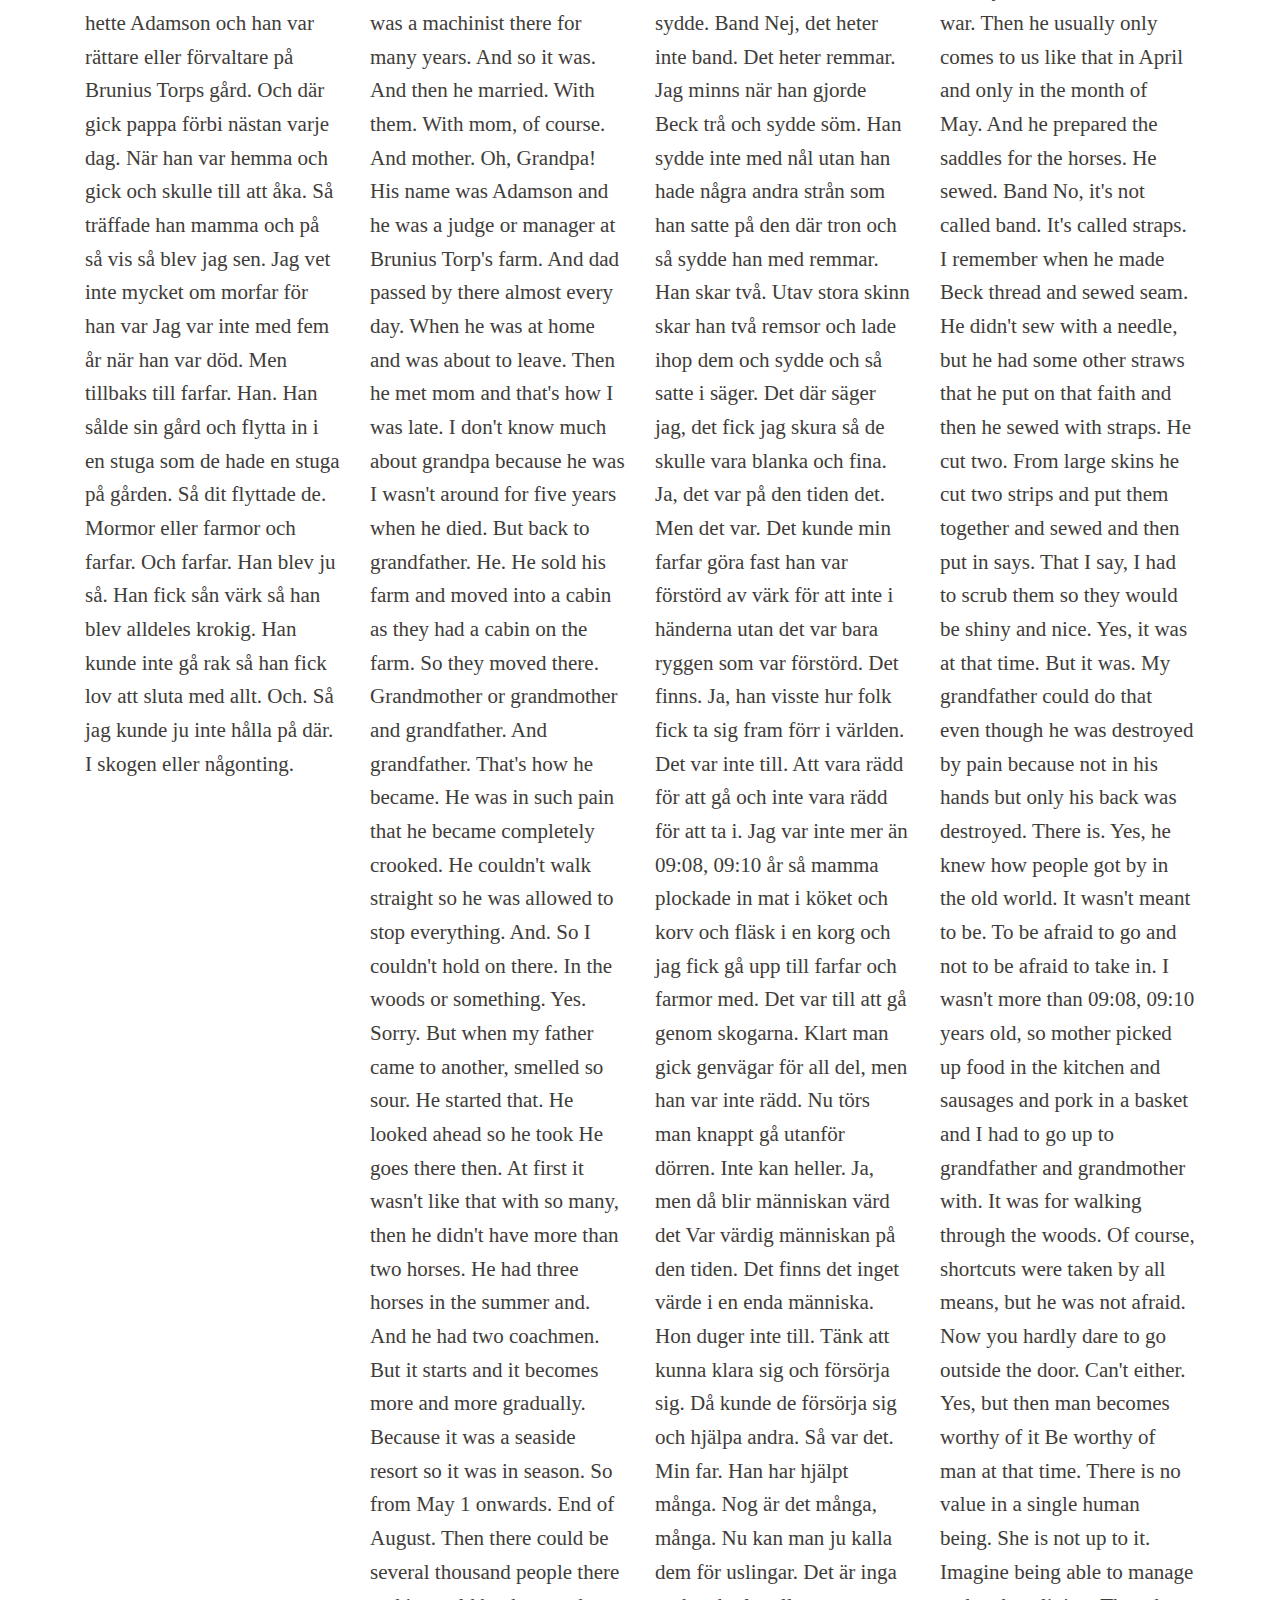
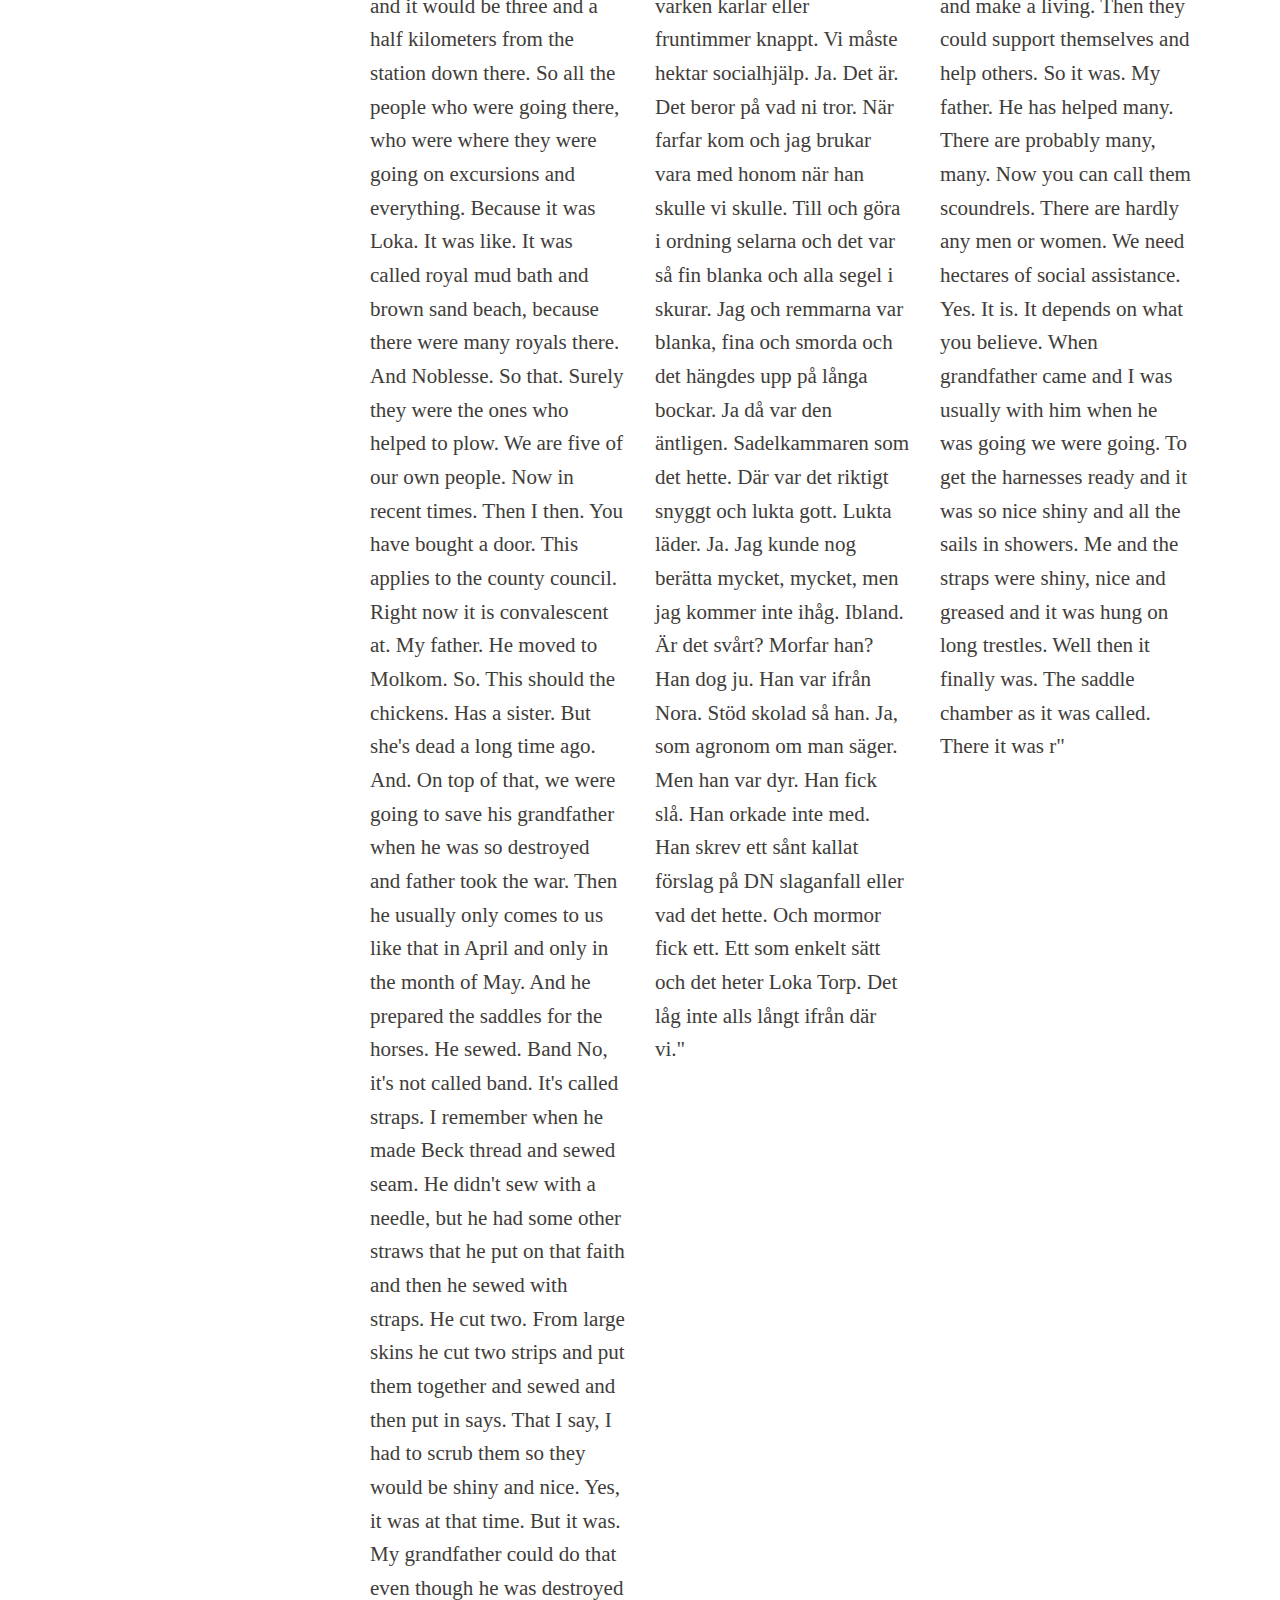
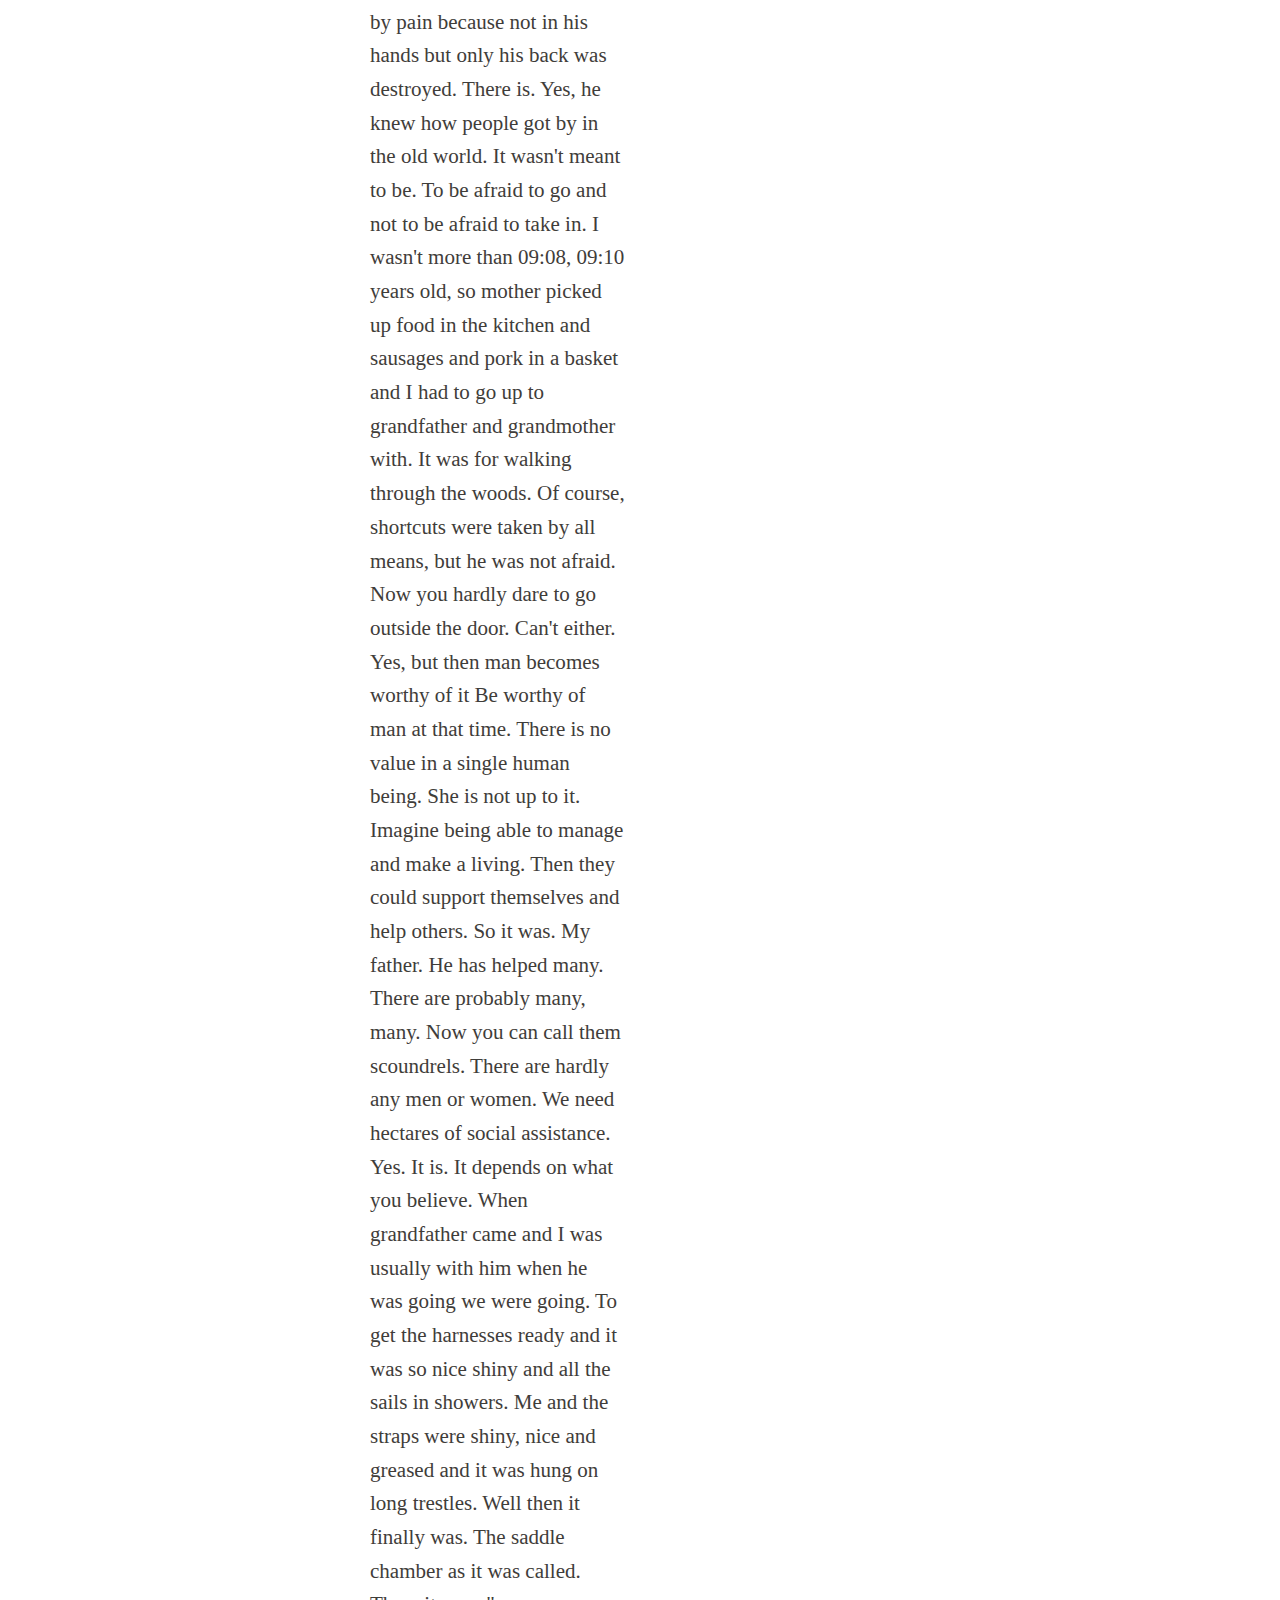
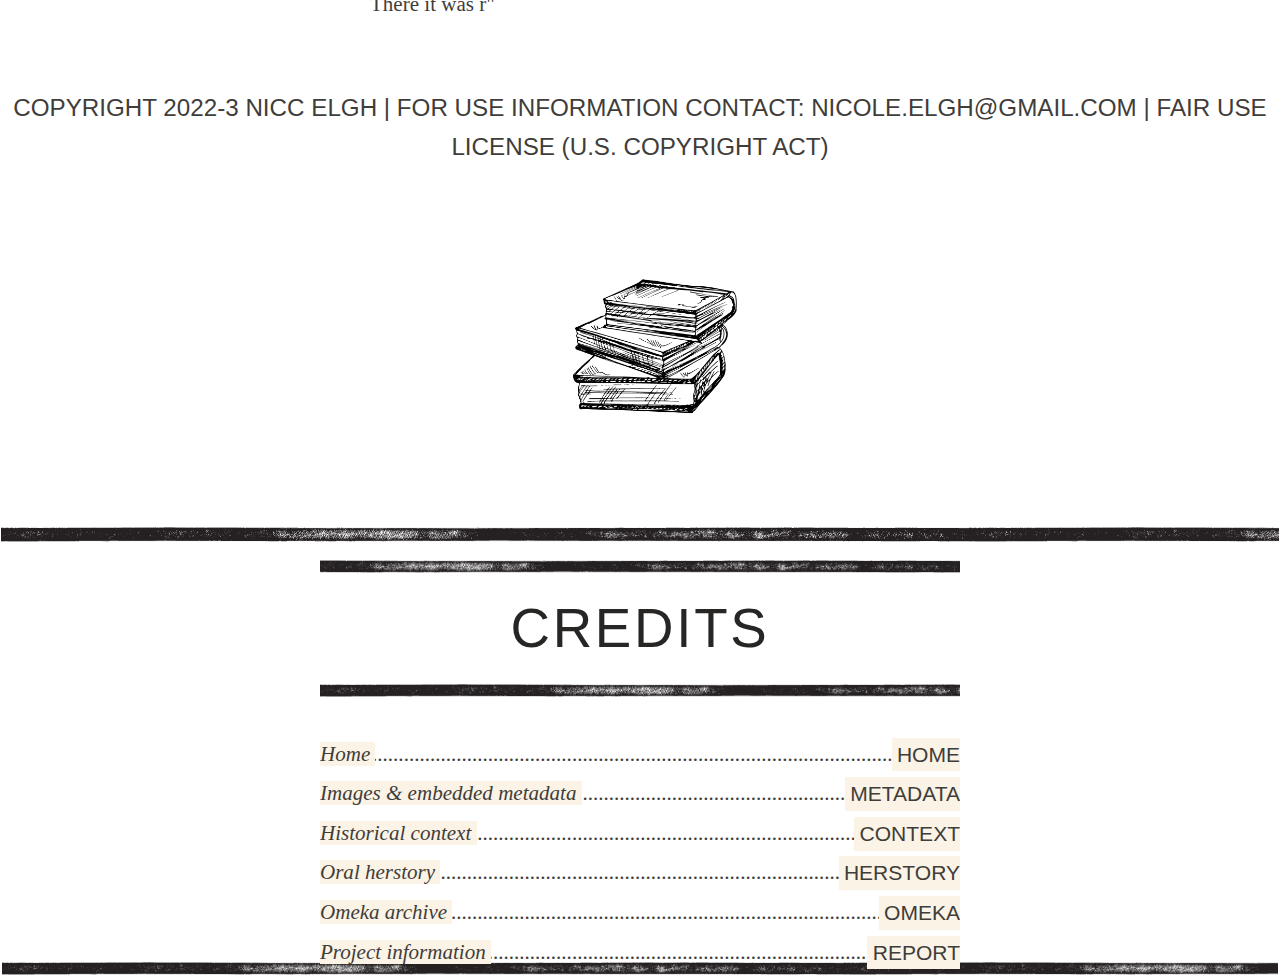
==== commit 7060595a: "Update herstory.html" ====
--- a/docs/herstory.html
+++ b/docs/herstory.html
@@ -166,65 +166,6 @@
 			Och. 
 			Så jag kunde ju inte hålla på där. 
 			I skogen eller någonting. 
-			Jaha. Sorry. Men när min far kom till en till, luktade så sur. 
-			Det började han. Han såg framåt så han tog Han åker dit då. Först var det ju inte så med så många, då hade han inte mer än två hästar. Han hade tre hästar på sommaren och. 
-			Och så hade han två stycken kuskar. 
-			Men det börjar och så blir det mer och mer så småningom. 
-			För det var ju en badort så det var säsong. Så från 1 maj och till. 
-			Slutet på augusti. 
-			Då kunde det vara flera tusen människor där och det skulle åka från stationen och ner där och tre och en halv kilometer. 
-			Alltså alla människor som där skulle, som var där de skulle på utflykter och allt. 
-			För det var Loka. Det var liksom. Det hette ju kunglig gyttjebad och brun sandstrand, för det var ju mycket kungliga där. Och Noblesse. 
-			Så det. 
-			Var väl de som hjälpte att ploga. 
-			Vi är ju fem egna människor. 
-			Nu på senare tid. Sen jag sen. 
-			Du har köpt dörr. 
-			Det gäller landstinget. 
-			Just nu är det konvalescent hos. 
-			Min far. Han flyttade till till Molkom. 
-			Så. 
-			Det här borde hönsen. 
-			Har en syster. 
-			Men hon är död för länge sen. 
-			Och. 
-			Utöver det skulle vi rädda hans farfar när han blev så där förstörd och far tog kriget. Då brukar han bara komma till oss så där i april och först i maj månad. 
-			Och han gjorde i ordning selarna till hästarna. Han sydde. 
-			Band Nej, det heter inte band. Det heter remmar. 
-			Jag minns när han gjorde Beck trå och sydde söm. Han sydde inte med nål utan han hade några andra strån som han satte på den där tron och så sydde han med remmar. Han skar två. Utav stora skinn skar han två remsor och lade ihop dem och sydde och så satte i säger. Det där säger jag, det fick jag skura så de skulle vara blanka och fina. 
-			Ja, det var på den tiden det. 
-			Men det var. 
-			Det kunde min farfar göra fast han var förstörd av värk för att inte i händerna utan det var bara ryggen som var förstörd. 
-			Det finns. 
-			Ja, han visste hur folk fick ta sig fram förr i världen. 
-			Det var inte till. 
-			Att vara rädd för att gå och inte vara rädd för att ta i. Jag var inte mer än 09:08, 09:10 år så mamma plockade in mat i köket och korv och fläsk i en korg och jag fick gå upp till farfar och farmor med. Det var till att gå genom skogarna. Klart man gick genvägar för all del, men han var inte rädd. 
-			Nu törs man knappt gå utanför dörren. 
-			Inte kan heller. 
-			Ja, men då blir människan värd det Var värdig människan på den tiden. Det finns det inget värde i en enda människa. 
-			Hon duger inte till. Tänk att kunna klara sig och försörja sig. 
-			Då kunde de försörja sig och hjälpa andra. 
-			Så var det. 
-			Min far. Han har hjälpt många. 
-			Nog är det många, många. 
-			Nu kan man ju kalla dem för uslingar. Det är inga varken karlar eller fruntimmer knappt. 
-			Vi måste hektar socialhjälp. 
-			Ja. 
-			Det är. 
-			Det beror på vad ni tror. När farfar kom och jag brukar vara med honom när han skulle vi skulle. 
-			Till och göra i ordning selarna och det var så fin blanka och alla segel i skurar. Jag och remmarna var blanka, fina och smorda och det hängdes upp på långa bockar. 
-			Ja då var den äntligen. 
-			Sadelkammaren som det hette. Där var det riktigt snyggt och lukta gott. Lukta läder. 
-			Ja. 
-			Jag kunde nog berätta mycket, mycket, men jag kommer inte ihåg. Ibland. 
-			Är det svårt? Morfar han? Han dog ju. 
-			Han var ifrån Nora. 
-			Stöd skolad så han. 
-			Ja, som agronom om man säger. 
-			Men han var dyr. Han fick slå. Han orkade inte med. 
-			Han skrev ett sånt kallat förslag på DN slaganfall eller vad det hette. 
-			Och mormor fick ett. 
-			Ett som enkelt sätt och det heter Loka Torp. Det låg inte alls långt ifrån där vi."
 		  </article>
                </div>
                <div class="col-sm">
@@ -310,17 +251,104 @@
 	    <br/>
             <br/>
                </div>
-		    <div class="col-sm">
-                 <article class="transcription">"
+	       <div class="col-sm">
+		<article class="transcription">
+			"Jaha. Sorry. Men när min far kom till en till, luktade så sur. 
+			Det började han. Han såg framåt så han tog Han åker dit då. 
+			Först var det ju inte så med så många, då hade han inte mer än två hästar. 
+			Han hade tre hästar på sommaren och. 
+			Och så hade han två stycken kuskar. 
+			Men det börjar och så blir det mer och mer så småningom. 
+			För det var ju en badort så det var säsong. Så från 1 maj och till. 
+			Slutet på augusti. 
+			Då kunde det vara flera tusen människor där och det skulle åka från stationen och ner där och tre och en halv kilometer. 
+			Alltså alla människor som där skulle, som var där de skulle på utflykter och allt. 
+			För det var Loka. 
+			Det var liksom. 
+			Det hette ju kunglig gyttjebad och brun sandstrand, för det var ju mycket kungliga där. Och Noblesse. 
+			Så det. 
+			Var väl de som hjälpte att ploga. 
+			Vi är ju fem egna människor. 
+			Nu på senare tid. Sen jag sen. 
+			Du har köpt dörr. 
+			Det gäller landstinget. 
+			Just nu är det konvalescent hos. 
+			Min far. Han flyttade till till Molkom. 
+			Så. 
+			Det här borde hönsen. 
+			Har en syster. 
+			Men hon är död för länge sen. 
+			Och. 
+			Utöver det skulle vi rädda hans farfar när han blev så där förstörd och far tog kriget. 
+			Då brukar han bara komma till oss så där i april och först i maj månad. 
+			Och han gjorde i ordning selarna till hästarna. Han sydde. 
+			Band Nej, det heter inte band. Det heter remmar. 
+			Jag minns när han gjorde Beck trå och sydde söm. 
+			Han sydde inte med nål utan han hade några andra strån som han satte på den där tron och så sydde han med remmar. 
+			Han skar två. 
+			Utav stora skinn skar han två remsor och lade ihop dem och sydde och så satte i säger. 
+			Det där säger jag, det fick jag skura så de skulle vara blanka och fina. 
+			Ja, det var på den tiden det. 
+			Men det var. 
+			Det kunde min farfar göra fast han var förstörd av värk för att inte i händerna utan det var bara ryggen som var förstörd. 
+			Det finns. 
+			Ja, han visste hur folk fick ta sig fram förr i världen. 
+			Det var inte till. 
+			Att vara rädd för att gå och inte vara rädd för att ta i. 
+			Jag var inte mer än 09:08, 09:10 år så mamma plockade in mat i köket och korv och fläsk i en korg och jag fick gå upp till farfar och farmor med. 
+			Det var till att gå genom skogarna. 
+			Klart man gick genvägar för all del, men han var inte rädd. 
+			Nu törs man knappt gå utanför dörren. 
+			Inte kan heller. 
+			Ja, men då blir människan värd det Var värdig människan på den tiden. 
+			Det finns det inget värde i en enda människa. 
+			Hon duger inte till. Tänk att kunna klara sig och försörja sig. 
+			Då kunde de försörja sig och hjälpa andra. 
+			Så var det. 
+			Min far. Han har hjälpt många. 
+			Nog är det många, många. 
+			Nu kan man ju kalla dem för uslingar. 
+			Det är inga varken karlar eller fruntimmer knappt. 
+			Vi måste hektar socialhjälp. 
+			Ja. 
+			Det är. 
+			Det beror på vad ni tror. 
+			När farfar kom och jag brukar vara med honom när han skulle vi skulle. 
+			Till och göra i ordning selarna och det var så fin blanka och alla segel i skurar. 
+			Jag och remmarna var blanka, fina och smorda och det hängdes upp på långa bockar. 
+			Ja då var den äntligen. 
+			Sadelkammaren som det hette. 
+			Där var det riktigt snyggt och lukta gott. 
+			Lukta läder. 
+			Ja. 
+			Jag kunde nog berätta mycket, mycket, men jag kommer inte ihåg. 
+			Ibland. 
+			Är det svårt? Morfar han? Han dog ju. 
+			Han var ifrån Nora. 
+			Stöd skolad så han. 
+			Ja, som agronom om man säger. 
+			Men han var dyr. Han fick slå. 
+			Han orkade inte med. 
+			Han skrev ett sånt kallat förslag på DN slaganfall eller vad det hette. 
+			Och mormor fick ett. 
+			Ett som enkelt sätt och det heter Loka Torp. 
+			Det låg inte alls långt ifrån där vi."
+		</article>
+		</div>
+		<div class="col-sm">
+                	<article class="transcription">"
 			Yes. Sorry. But when my father came to another, smelled so sour.
-			He started that. He looked ahead so he took He goes there then. At first it wasn't like that with so many, then he didn't have more than two horses. He had three horses in the summer and.
+			He started that. He looked ahead so he took He goes there then. 
+			At first it wasn't like that with so many, then he didn't have more than two horses. 
+			He had three horses in the summer and.
 			And he had two coachmen.
 			But it starts and it becomes more and more gradually.
-			Because it was a seaside resort so it was in season. So from May 1 onwards.
-			End of August.
+			Because it was a seaside resort so it was in season. 
+			So from May 1 onwards. End of August.
 			Then there could be several thousand people there and it would be three and a half kilometers from the station down there.
 			So all the people who were going there, who were where they were going on excursions and everything.
-			Because it was Loka. It was like. It was called royal mud bath and brown sand beach, because there were many royals there. And Noblesse.
+			Because it was Loka. It was like. 
+			It was called royal mud bath and brown sand beach, because there were many royals there. And Noblesse.
 			So that.
 			Surely they were the ones who helped to plow.
 			We are five of our own people.
@@ -334,20 +362,27 @@
 			Has a sister.
 			But she's dead a long time ago.
 			And.
-			On top of that, we were going to save his grandfather when he was so destroyed and father took the war. Then he usually only comes to us like that in April and only in the month of May.
+			On top of that, we were going to save his grandfather when he was so destroyed and father took the war. 
+			Then he usually only comes to us like that in April and only in the month of May.
 			And he prepared the saddles for the horses. He sewed.
 			Band No, it's not called band. It's called straps.
-			I remember when he made Beck thread and sewed seam. He didn't sew with a needle, but he had some other straws that he put on that faith and then he sewed with straps. He cut two. From large skins he cut two strips and put them together and sewed and then put in says. That I say, I had to scrub them so they would be shiny and nice.
+			I remember when he made Beck thread and sewed seam. 
+			He didn't sew with a needle, but he had some other straws that he put on that faith and then he sewed with straps. 
+			He cut two. From large skins he cut two strips and put them together and sewed and then put in says. 
+			That I say, I had to scrub them so they would be shiny and nice.
 			Yes, it was at that time.
 			But it was.
 			My grandfather could do that even though he was destroyed by pain because not in his hands but only his back was destroyed.
 			There is.
 			Yes, he knew how people got by in the old world.
 			It wasn't meant to be.
-			To be afraid to go and not to be afraid to take in. I wasn't more than 09:08, 09:10 years old, so mother picked up food in the kitchen and sausages and pork in a basket and I had to go up to grandfather and grandmother with. It was for walking through the woods. Of course, shortcuts were taken by all means, but he was not afraid.
+			To be afraid to go and not to be afraid to take in. 
+			I wasn't more than 09:08, 09:10 years old, so mother picked up food in the kitchen and sausages and pork in a basket and I had to go up to grandfather and grandmother with. 
+			It was for walking through the woods. Of course, shortcuts were taken by all means, but he was not afraid.
 			Now you hardly dare to go outside the door.
 			Can't either.
-			Yes, but then man becomes worthy of it Be worthy of man at that time. There is no value in a single human being.
+			Yes, but then man becomes worthy of it Be worthy of man at that time. 
+			There is no value in a single human being.
 			She is not up to it. Imagine being able to manage and make a living.
 			Then they could support themselves and help others.
 			So it was.
@@ -357,8 +392,10 @@
 			We need hectares of social assistance.
 			Yes.
 			It is.
-			It depends on what you believe. When grandfather came and I was usually with him when he was going we were going.
-			To get the harnesses ready and it was so nice shiny and all the sails in showers. Me and the straps were shiny, nice and greased and it was hung on long trestles.
+			It depends on what you believe. 
+			When grandfather came and I was usually with him when he was going we were going.
+			To get the harnesses ready and it was so nice shiny and all the sails in showers. 
+			Me and the straps were shiny, nice and greased and it was hung on long trestles.
 			Well then it finally was.
 			The saddle chamber as it was called. There it was r"
 		 </article>
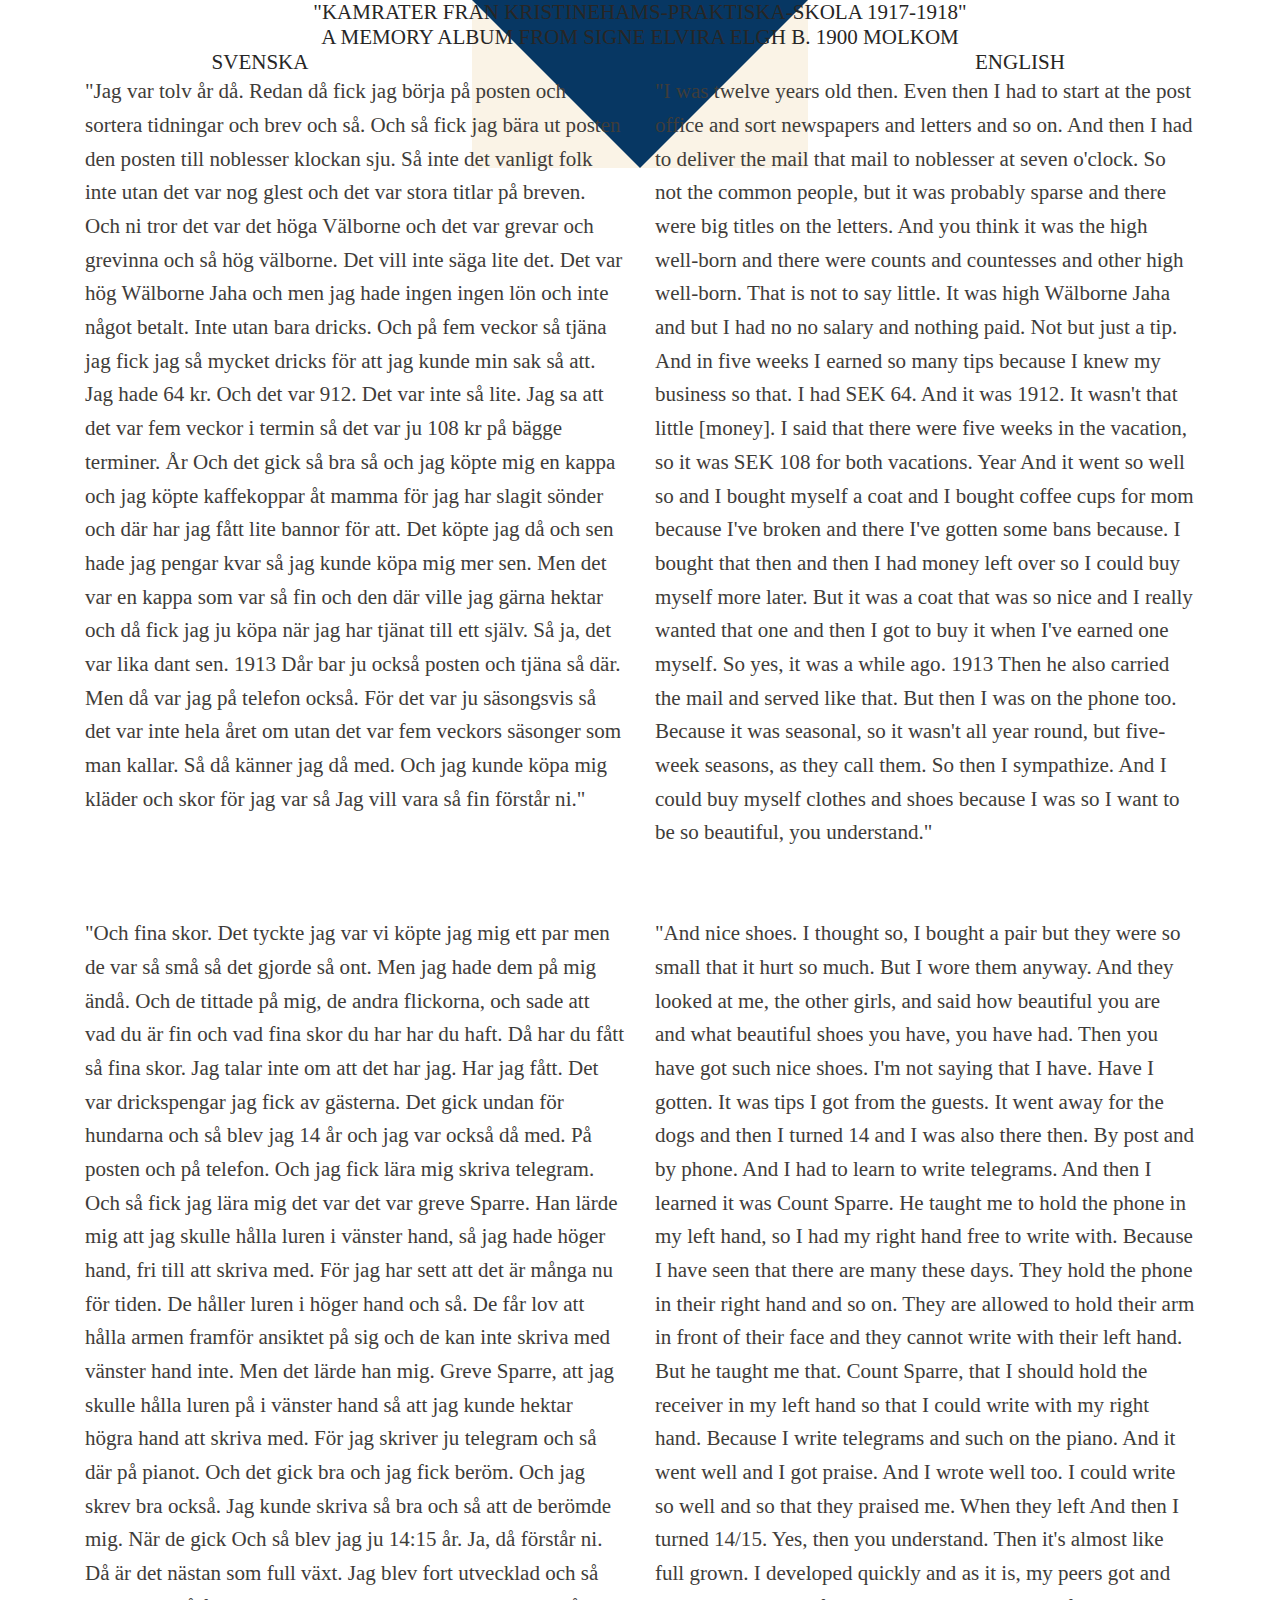
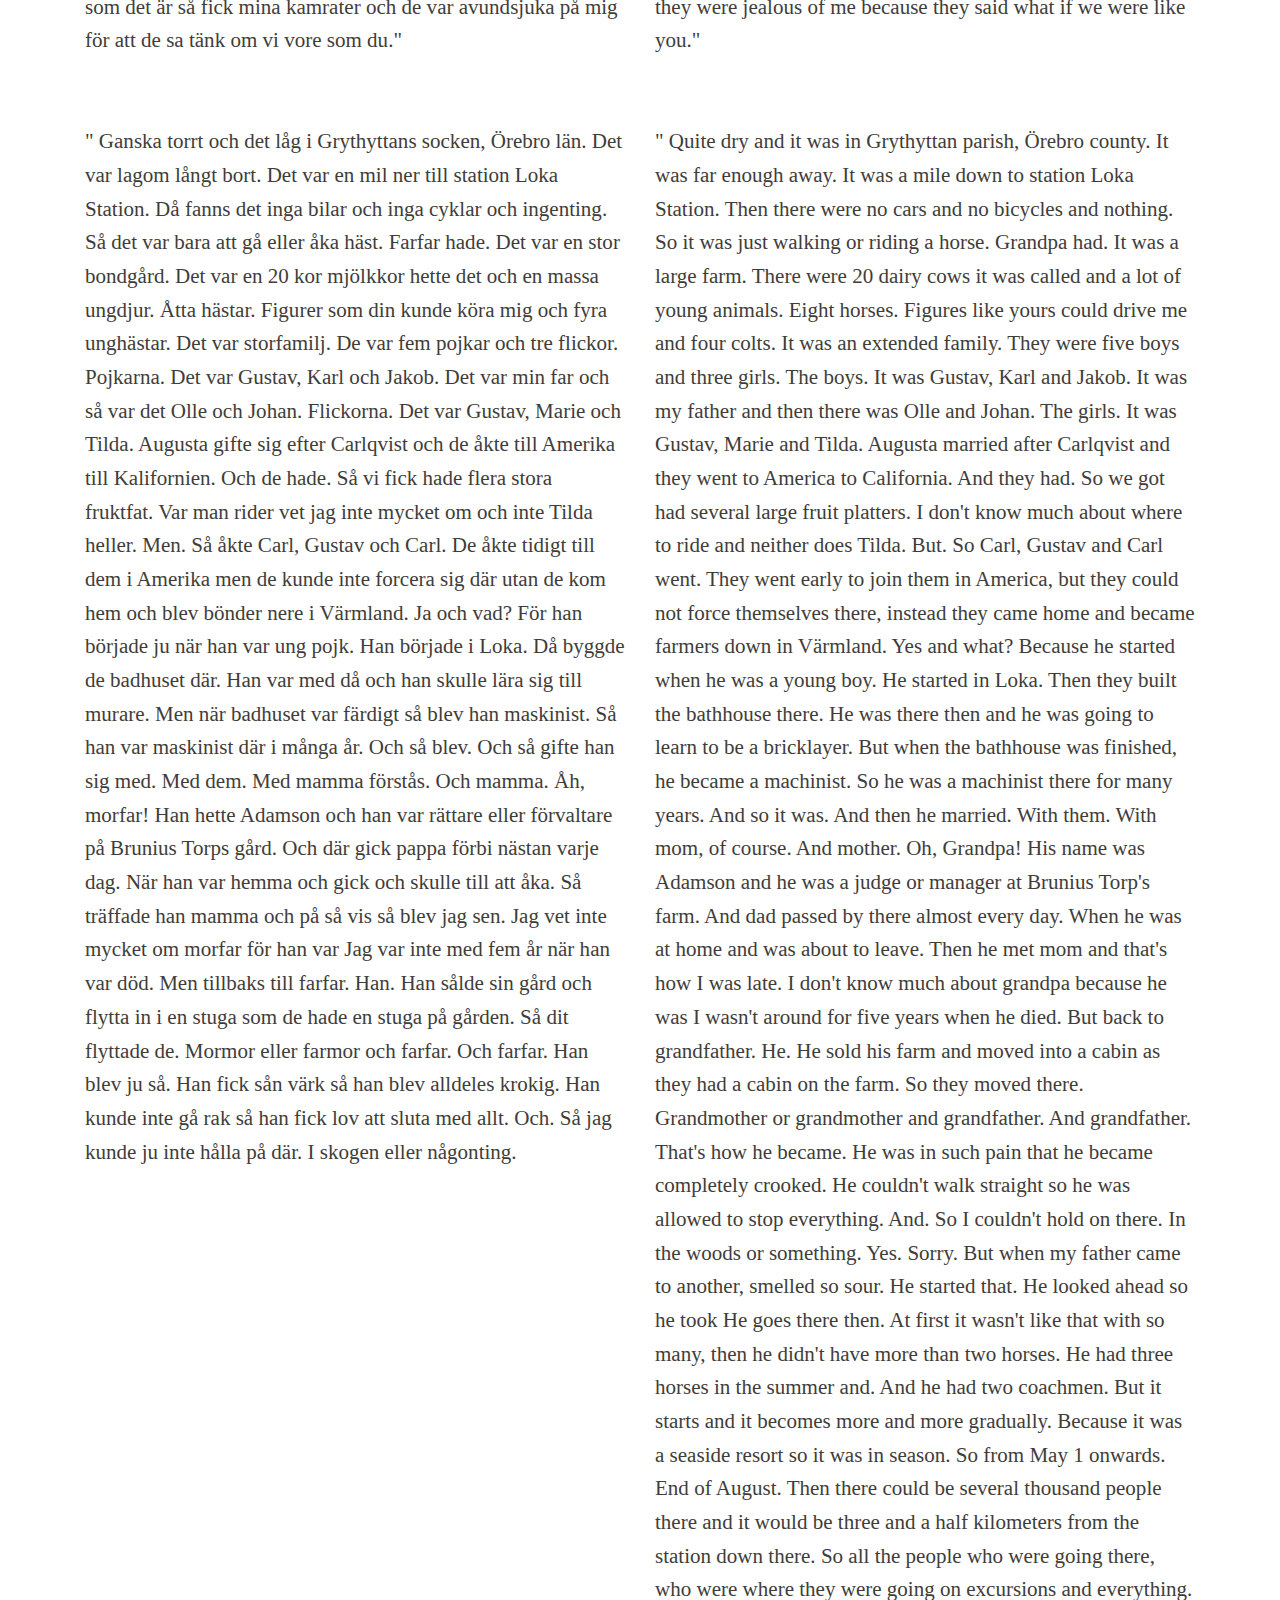
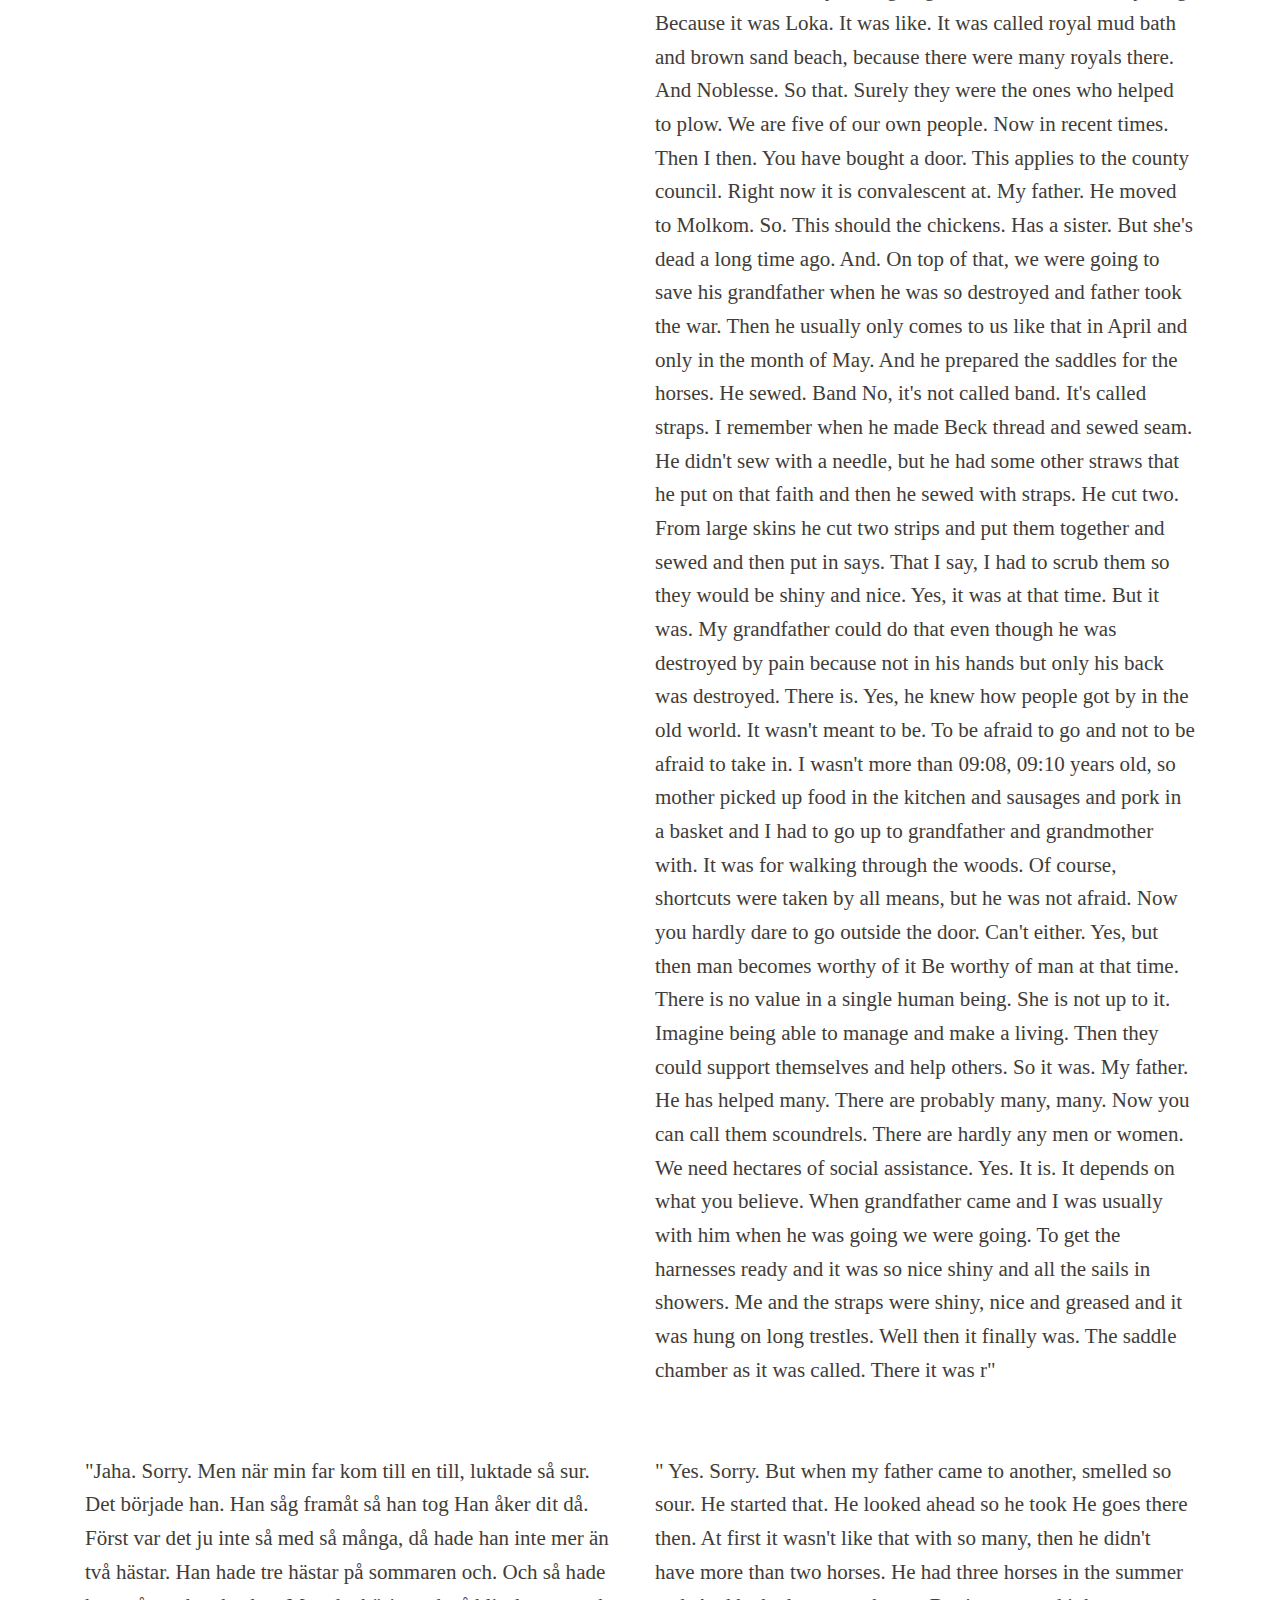
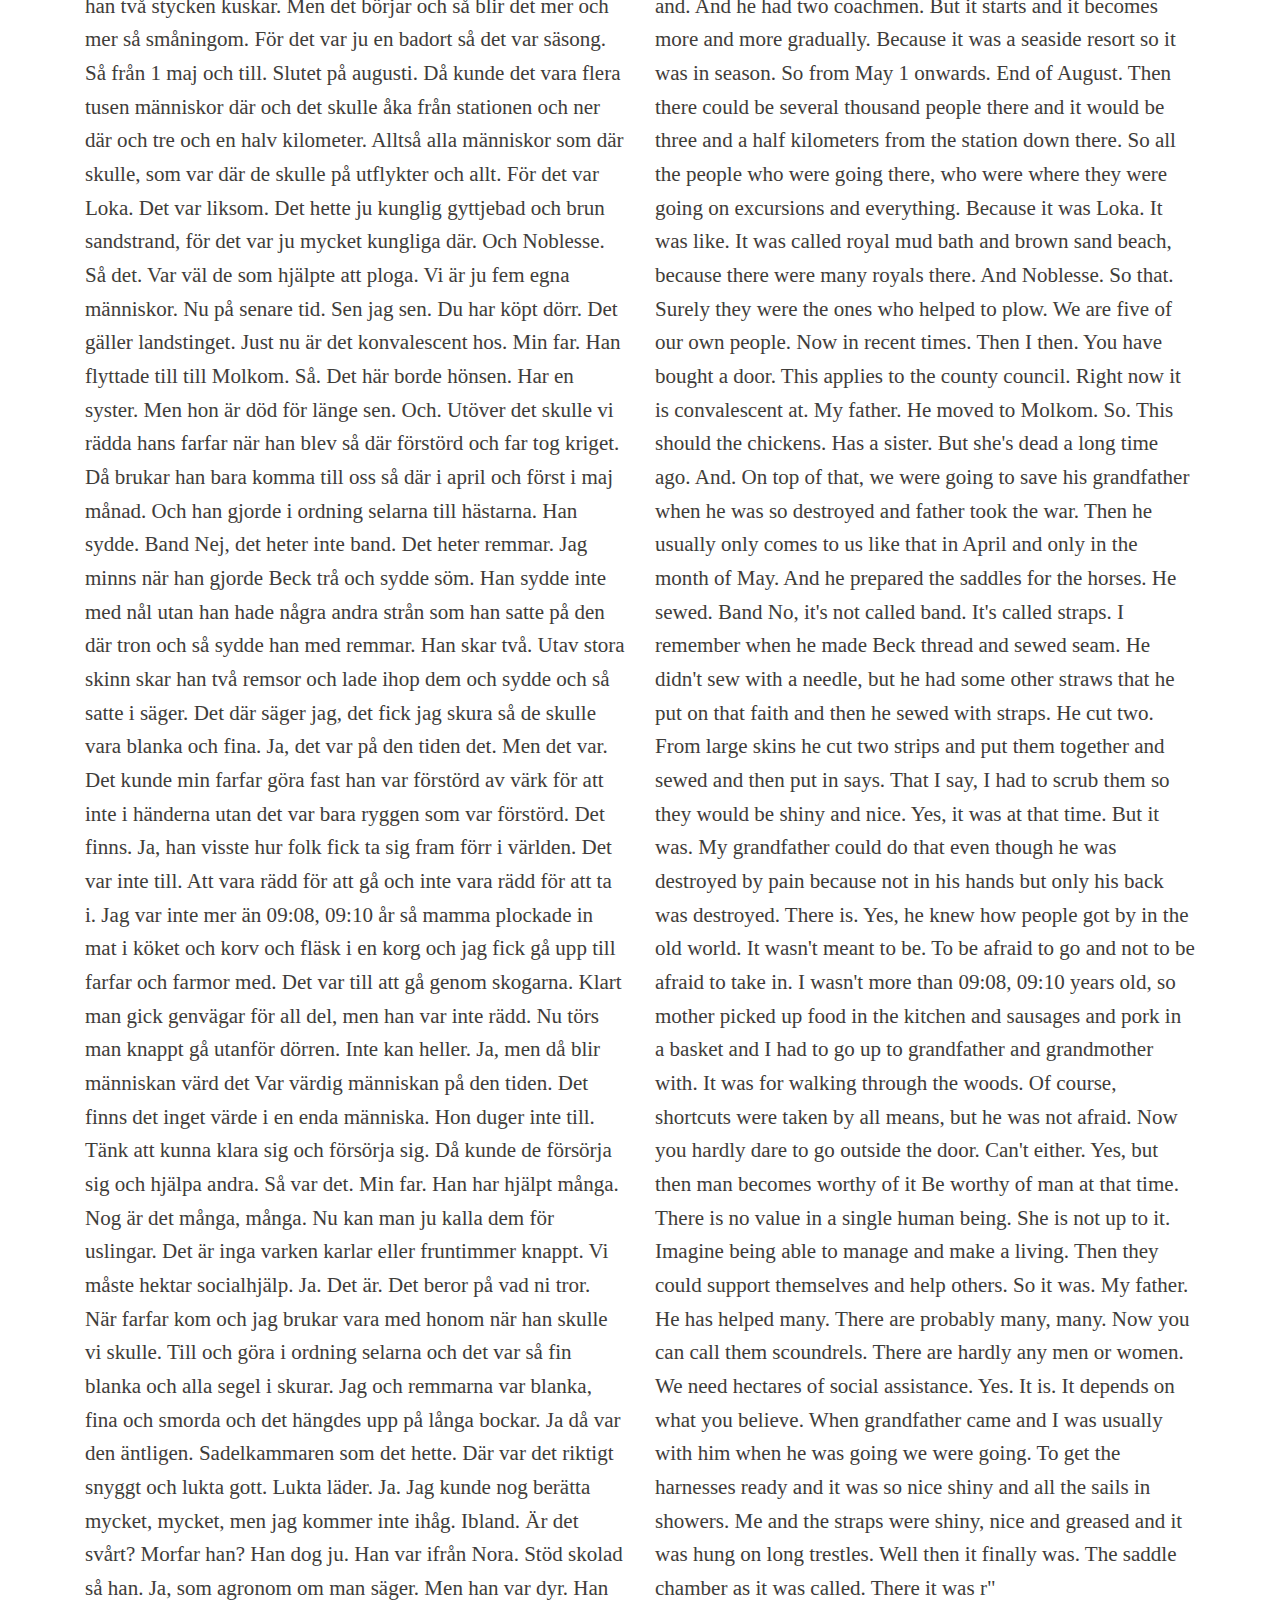
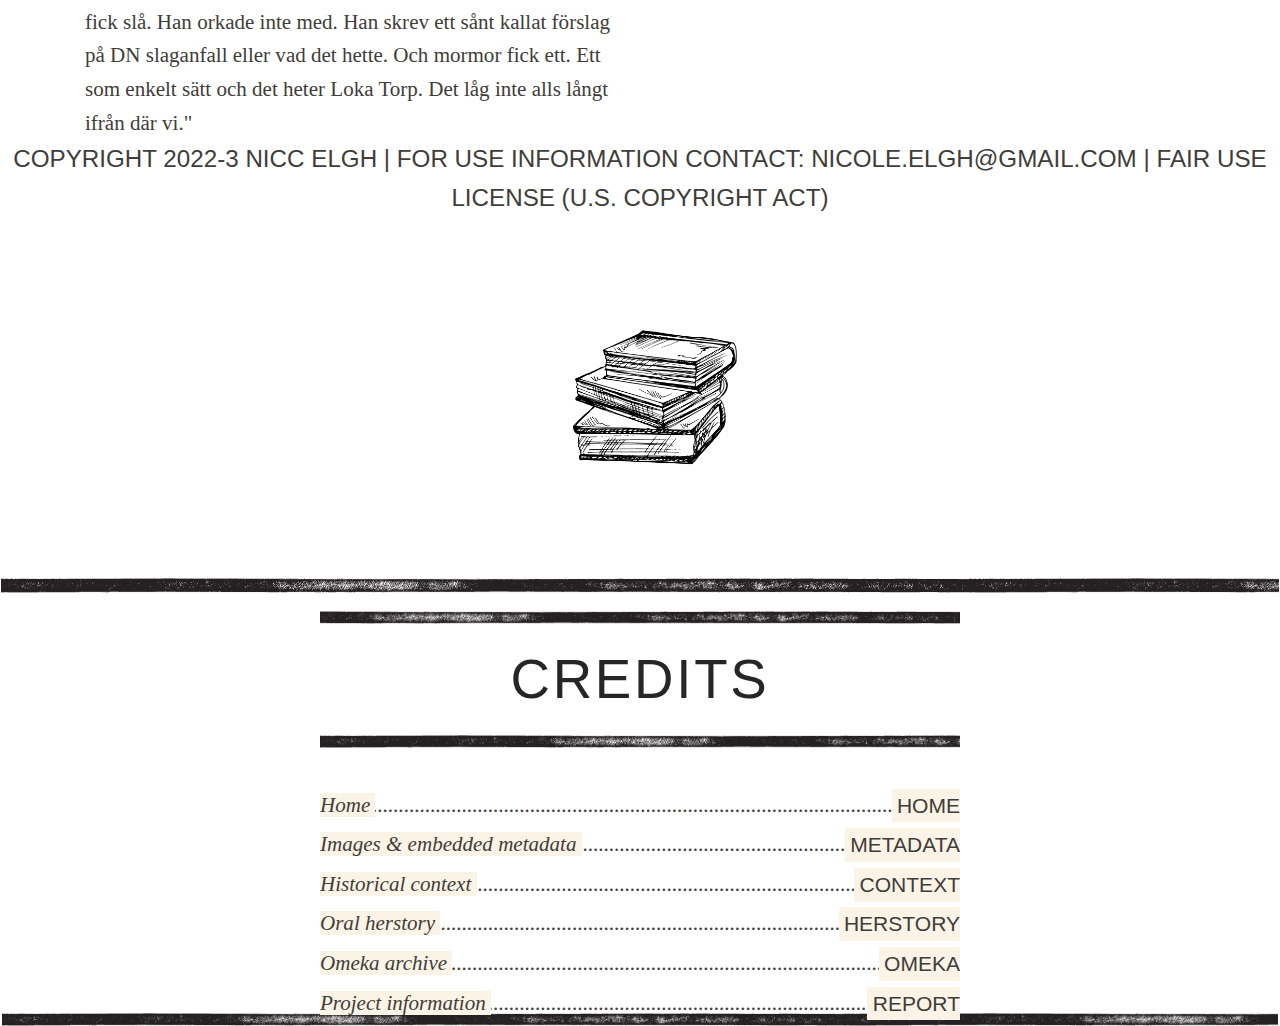
==== commit df1ca3cd: "Update herstory.html" ====
--- a/docs/herstory.html
+++ b/docs/herstory.html
@@ -248,9 +248,11 @@
 			Well then it finally was.
 			The saddle chamber as it was called. There it was r"
 		 </article>
-	    <br/>
-            <br/>
-               </div>
+               </div>
+	    </div>
+	<br/>
+        <br/>
+	<div class="row">
 	       <div class="col-sm">
 		<article class="transcription">
 			"Jaha. Sorry. Men när min far kom till en till, luktade så sur. 
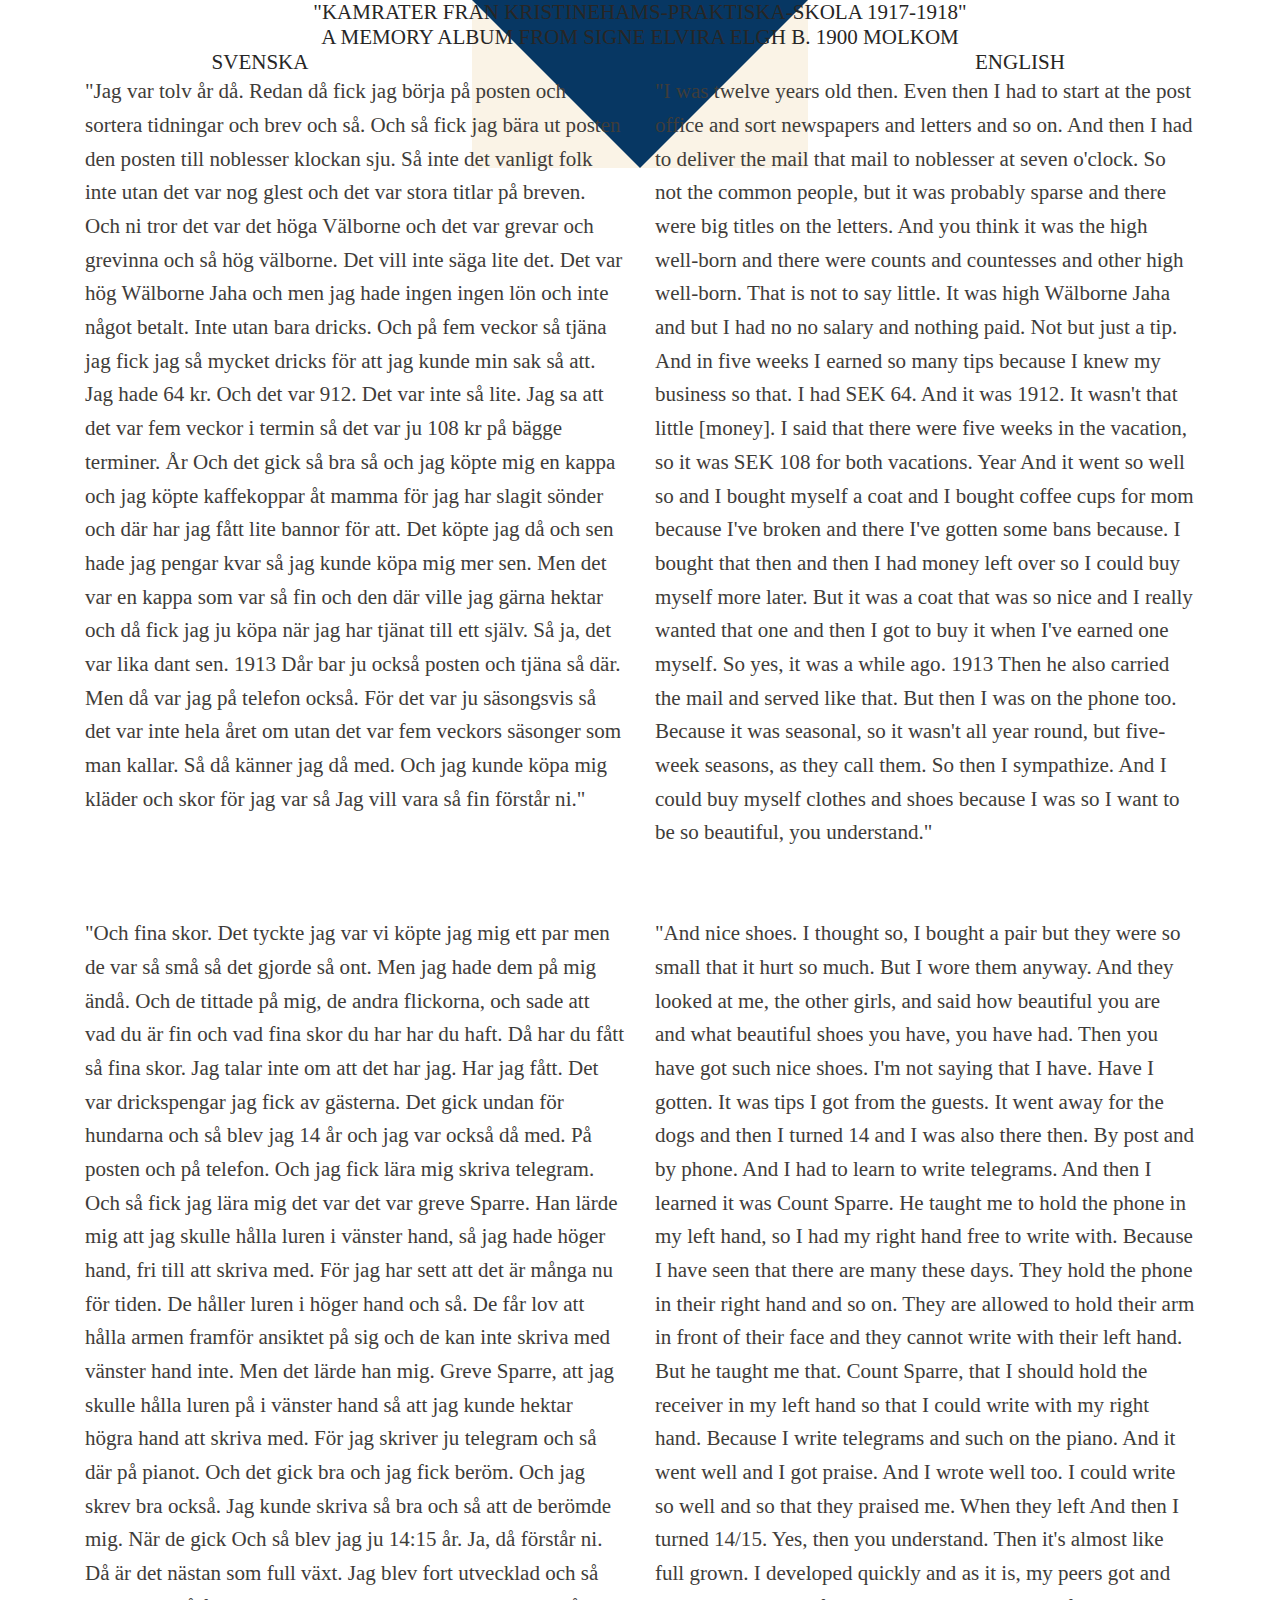
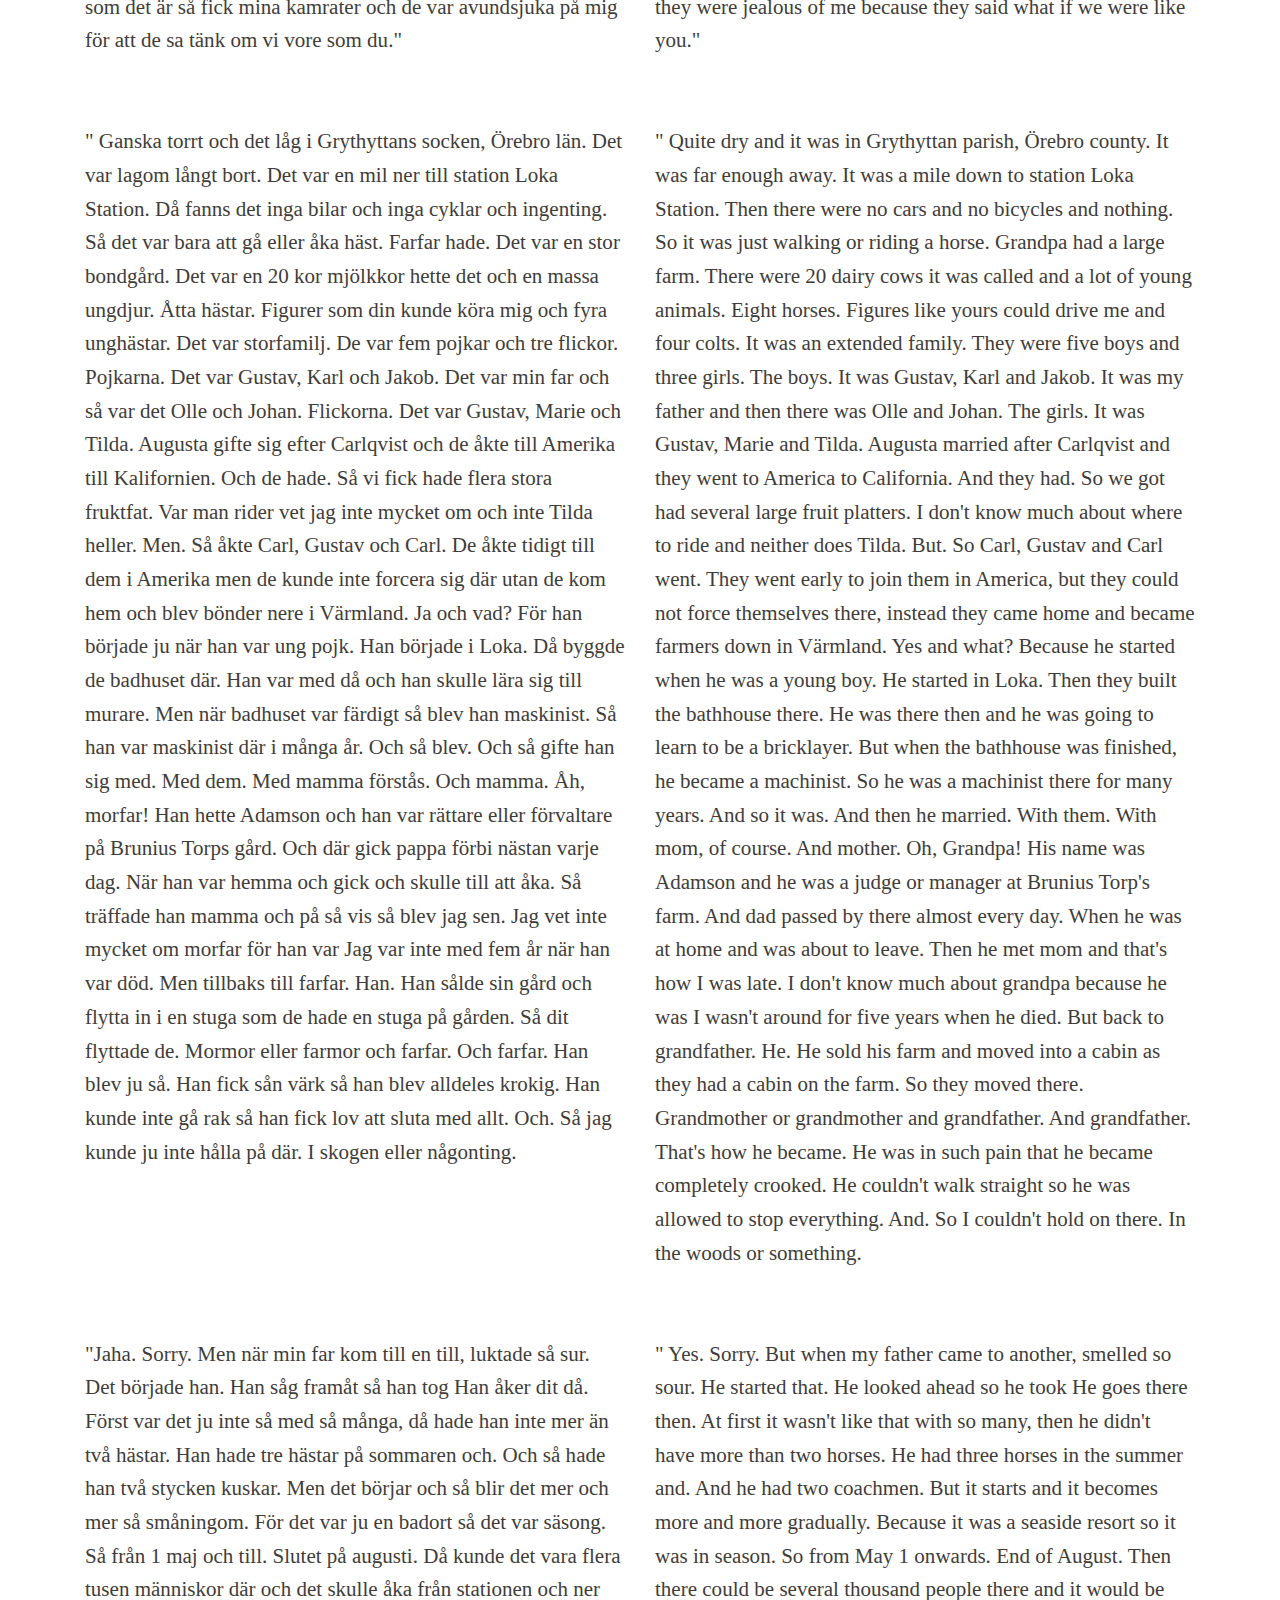
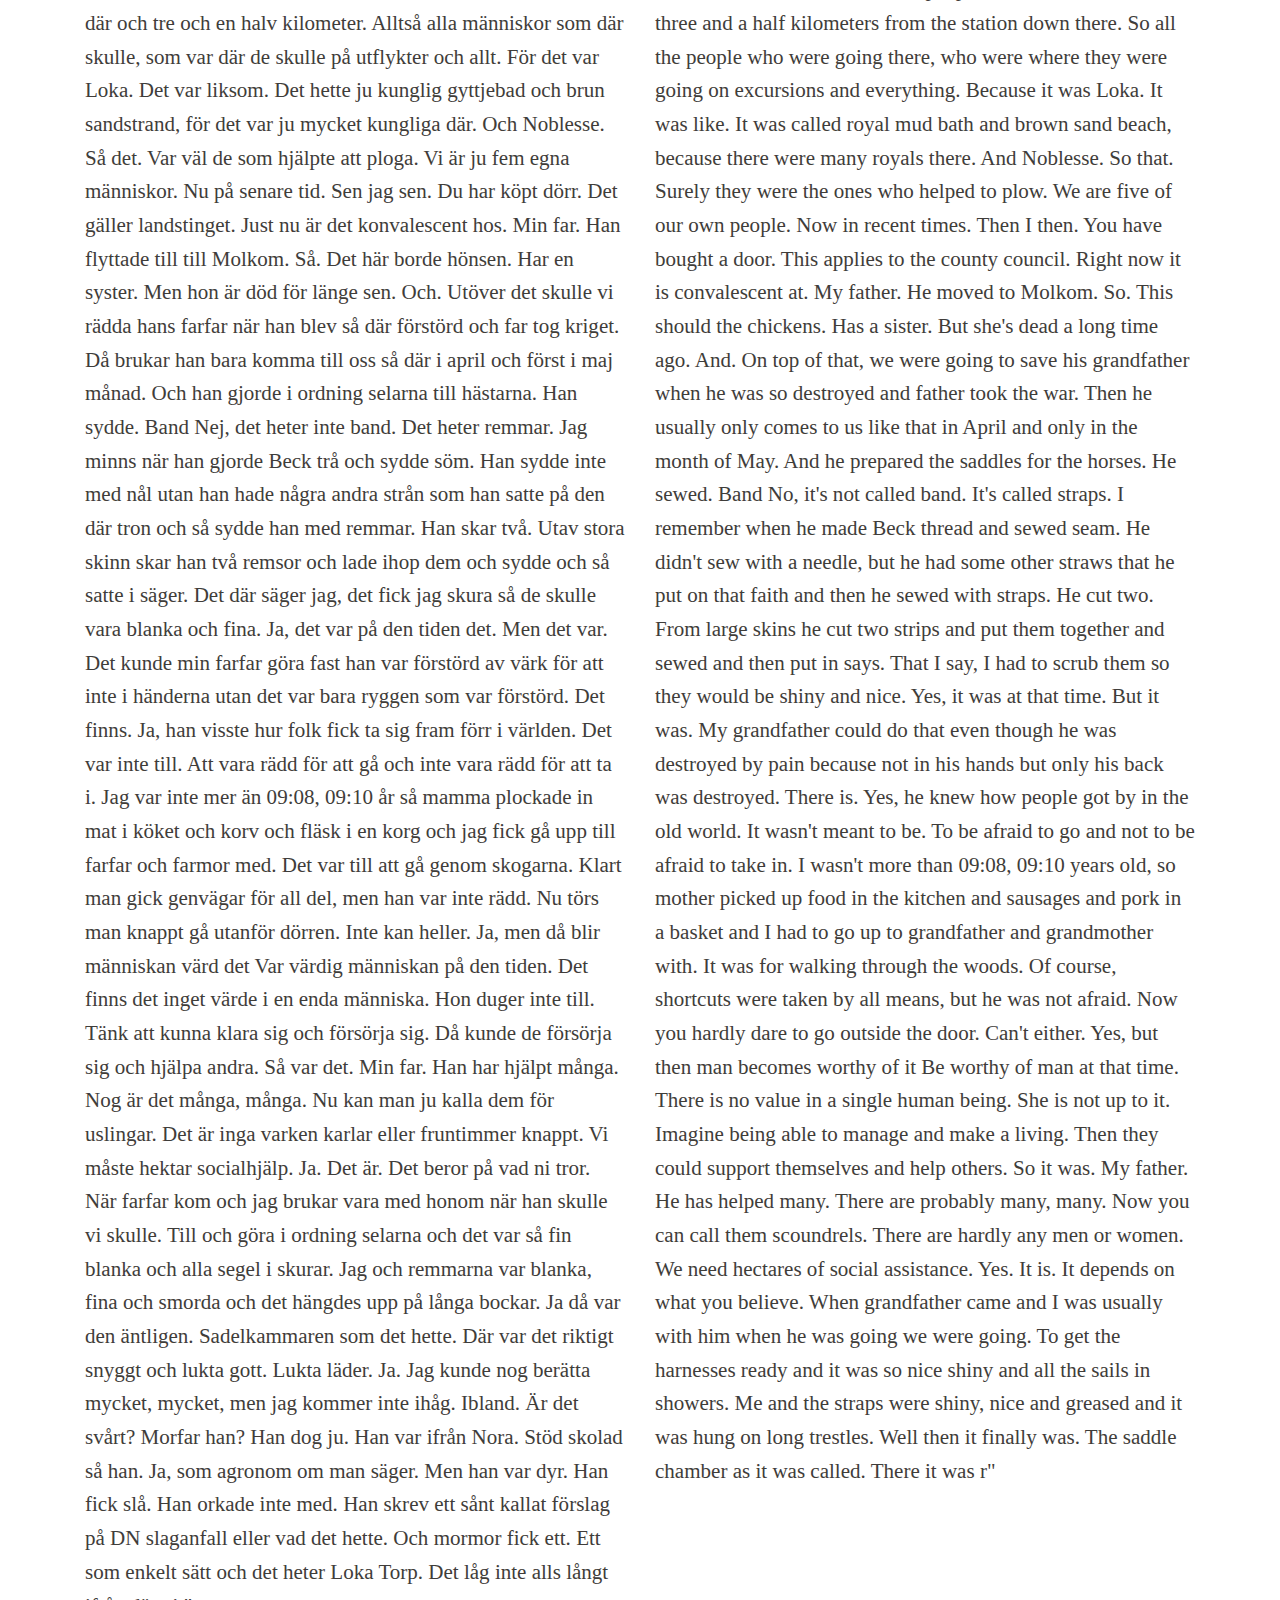
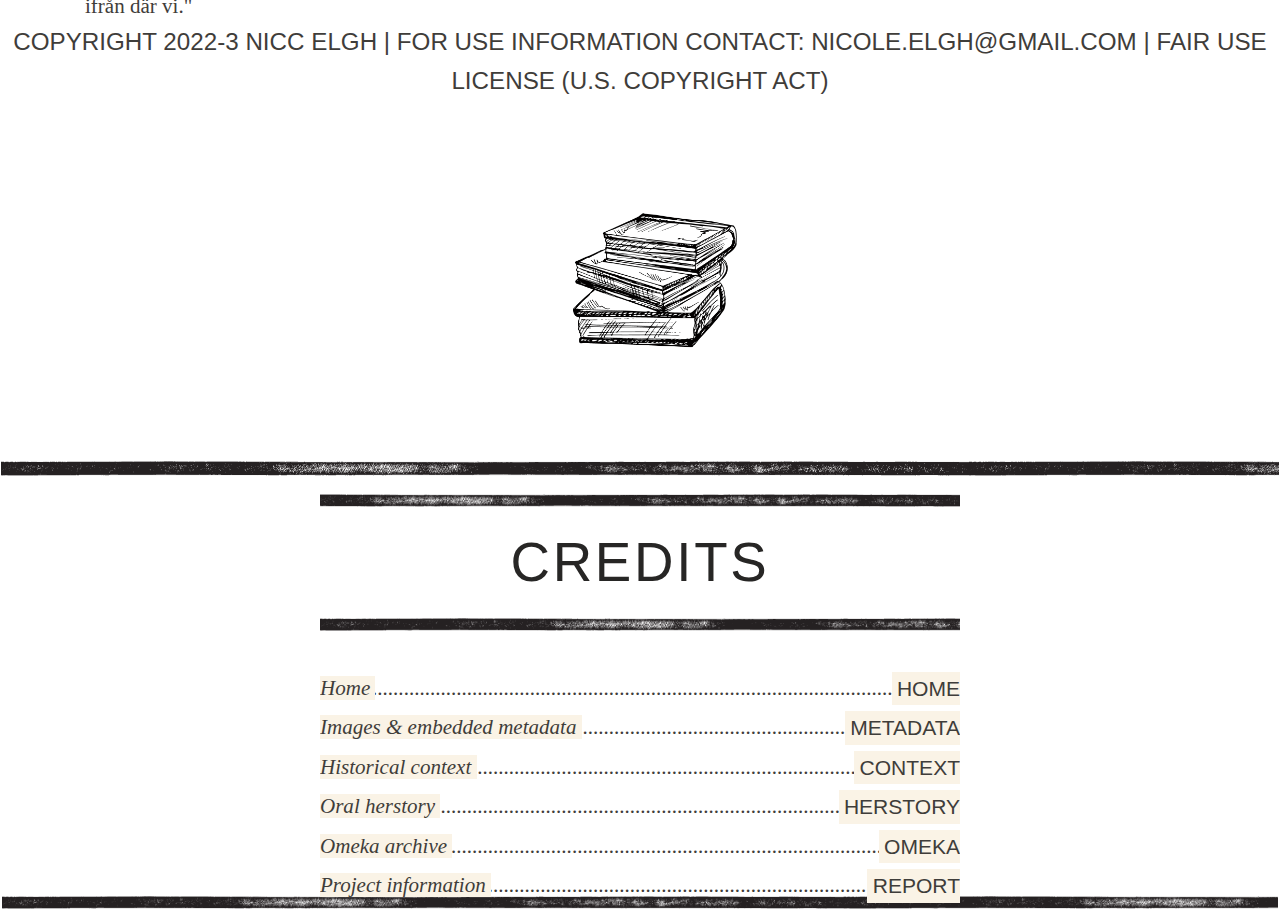
==== commit 4f686a1b: "Update herstory.html" ====
--- a/docs/herstory.html
+++ b/docs/herstory.html
@@ -146,25 +146,31 @@
 			Det var en 20 kor mjölkkor hette det och en massa ungdjur. Åtta hästar. 
 			Figurer som din kunde köra mig och fyra unghästar. 
 			Det var storfamilj. De var fem pojkar och tre flickor. 
-			Pojkarna. Det var Gustav, Karl och Jakob. Det var min far och så var det Olle och Johan. Flickorna. Det var Gustav, Marie och Tilda. 
+			Pojkarna. Det var Gustav, Karl och Jakob. Det var min far och så var det Olle och Johan. 
+			Flickorna. Det var Gustav, Marie och Tilda. 
 			Augusta gifte sig efter Carlqvist och de åkte till Amerika till Kalifornien. 
 			Och de hade. 
 			Så vi fick hade flera stora fruktfat. 
 			Var man rider vet jag inte mycket om och inte Tilda heller. 
 			Men. 
-			Så åkte Carl, Gustav och Carl. De åkte tidigt till dem i Amerika men de kunde inte forcera sig där utan de kom hem och blev bönder nere i Värmland. 
-			Ja och vad? För han började ju när han var ung pojk. Han började i Loka. Då byggde de badhuset där. 
-			Han var med då och han skulle lära sig till murare. Men när badhuset var färdigt så blev han maskinist. 
+			Så åkte Carl, Gustav och Carl. 
+			De åkte tidigt till dem i Amerika men de kunde inte forcera sig där utan de kom hem och blev bönder nere i Värmland. 
+			Ja och vad? För han började ju när han var ung pojk. 
+			Han började i Loka. 
+			Då byggde de badhuset där. 
+			Han var med då och han skulle lära sig till murare. 
+			Men när badhuset var färdigt så blev han maskinist. 
 			Så han var maskinist där i många år. 
 			Och så blev. Och så gifte han sig med. Med dem. 
 			Med mamma förstås. Och mamma. 
-			Åh, morfar! Han hette Adamson och han var rättare eller förvaltare på Brunius Torps gård. Och där gick pappa förbi nästan varje dag. När han var hemma och gick och skulle till att åka. Så träffade han mamma och på så vis så blev jag sen. 
+			Åh, morfar! Han hette Adamson och han var rättare eller förvaltare på Brunius Torps gård. 
+			Och där gick pappa förbi nästan varje dag. När han var hemma och gick och skulle till att åka. 
+			Så träffade han mamma och på så vis så blev jag sen. 
 			Jag vet inte mycket om morfar för han var Jag var inte med fem år när han var död. 
 			Men tillbaks till farfar. 
 			Han. Han sålde sin gård och flytta in i en stuga som de hade en stuga på gården. Så dit flyttade de. Mormor eller farmor och farfar. 
 			Och farfar. Han blev ju så. Han fick sån värk så han blev alldeles krokig. Han kunde inte gå rak så han fick lov att sluta med allt. 
-			Och. 
-			Så jag kunde ju inte hålla på där. 
+			Och. Så jag kunde ju inte hålla på där. 
 			I skogen eller någonting. 
 		  </article>
                </div>
@@ -173,80 +179,38 @@
 			Quite dry and it was in Grythyttan parish, Örebro county.
 			It was far enough away. It was a mile down to station Loka Station.
 			Then there were no cars and no bicycles and nothing. So it was just walking or riding a horse.
-			Grandpa had.
-			It was a large farm.
+			Grandpa had a large farm.
 			There were 20 dairy cows it was called and a lot of young animals. Eight horses.
 			Figures like yours could drive me and four colts.
 			It was an extended family. They were five boys and three girls.
-			The boys. It was Gustav, Karl and Jakob. It was my father and then there was Olle and Johan. The girls. It was Gustav, Marie and Tilda.
+			The boys. It was Gustav, Karl and Jakob. It was my father and then there was Olle and Johan. 
+			The girls. It was Gustav, Marie and Tilda.
 			Augusta married after Carlqvist and they went to America to California.
 			And they had.
 			So we got had several large fruit platters.
 			I don't know much about where to ride and neither does Tilda.
 			But.
-			So Carl, Gustav and Carl went. They went early to join them in America, but they could not force themselves there, instead they came home and became farmers down in Värmland.
-			Yes and what? Because he started when he was a young boy. He started in Loka. Then they built the bathhouse there.
-			He was there then and he was going to learn to be a bricklayer. But when the bathhouse was finished, he became a machinist.
+			So Carl, Gustav and Carl went. 
+			They went early to join them in America, but they could not force themselves there, 
+			instead they came home and became farmers down in Värmland.
+			Yes and what? Because he started when he was a young boy. 
+			He started in Loka. Then they built the bathhouse there.
+			He was there then and he was going to learn to be a bricklayer. 
+			But when the bathhouse was finished, he became a machinist.
 			So he was a machinist there for many years.
 			And so it was. And then he married. With them.
 			With mom, of course. And mother.
-			Oh, Grandpa! His name was Adamson and he was a judge or manager at Brunius Torp's farm. And dad passed by there almost every day. When he was at home and was about to leave. Then he met mom and that's how I was late.
+			Oh, Grandpa! His name was Adamson and he was a judge or manager at Brunius Torp's farm. 
+			And dad passed by there almost every day. When he was at home and was about to leave. Then he met mom and that's how I was late.
 			I don't know much about grandpa because he was I wasn't around for five years when he died.
 			But back to grandfather.
-			He. He sold his farm and moved into a cabin as they had a cabin on the farm. So they moved there. Grandmother or grandmother and grandfather.
-			And grandfather. That's how he became. He was in such pain that he became completely crooked. He couldn't walk straight so he was allowed to stop everything.
+			He. He sold his farm and moved into a cabin as they had a cabin on the farm. So they moved there. 
+			Grandmother or grandmother and grandfather.
+			And grandfather. That's how he became. He was in such pain that he became completely crooked. 
+			He couldn't walk straight so he was allowed to stop everything.
 			And.
 			So I couldn't hold on there.
 			In the woods or something.
-			Yes. Sorry. But when my father came to another, smelled so sour.
-			He started that. He looked ahead so he took He goes there then. At first it wasn't like that with so many, then he didn't have more than two horses. He had three horses in the summer and.
-			And he had two coachmen.
-			But it starts and it becomes more and more gradually.
-			Because it was a seaside resort so it was in season. So from May 1 onwards.
-			End of August.
-			Then there could be several thousand people there and it would be three and a half kilometers from the station down there.
-			So all the people who were going there, who were where they were going on excursions and everything.
-			Because it was Loka. It was like. It was called royal mud bath and brown sand beach, because there were many royals there. And Noblesse.
-			So that.
-			Surely they were the ones who helped to plow.
-			We are five of our own people.
-			Now in recent times. Then I then.
-			You have bought a door.
-			This applies to the county council.
-			Right now it is convalescent at.
-			My father. He moved to Molkom.
-			So.
-			This should the chickens.
-			Has a sister.
-			But she's dead a long time ago.
-			And.
-			On top of that, we were going to save his grandfather when he was so destroyed and father took the war. Then he usually only comes to us like that in April and only in the month of May.
-			And he prepared the saddles for the horses. He sewed.
-			Band No, it's not called band. It's called straps.
-			I remember when he made Beck thread and sewed seam. He didn't sew with a needle, but he had some other straws that he put on that faith and then he sewed with straps. He cut two. From large skins he cut two strips and put them together and sewed and then put in says. That I say, I had to scrub them so they would be shiny and nice.
-			Yes, it was at that time.
-			But it was.
-			My grandfather could do that even though he was destroyed by pain because not in his hands but only his back was destroyed.
-			There is.
-			Yes, he knew how people got by in the old world.
-			It wasn't meant to be.
-			To be afraid to go and not to be afraid to take in. I wasn't more than 09:08, 09:10 years old, so mother picked up food in the kitchen and sausages and pork in a basket and I had to go up to grandfather and grandmother with. It was for walking through the woods. Of course, shortcuts were taken by all means, but he was not afraid.
-			Now you hardly dare to go outside the door.
-			Can't either.
-			Yes, but then man becomes worthy of it Be worthy of man at that time. There is no value in a single human being.
-			She is not up to it. Imagine being able to manage and make a living.
-			Then they could support themselves and help others.
-			So it was.
-			My father. He has helped many.
-			There are probably many, many.
-			Now you can call them scoundrels. There are hardly any men or women.
-			We need hectares of social assistance.
-			Yes.
-			It is.
-			It depends on what you believe. When grandfather came and I was usually with him when he was going we were going.
-			To get the harnesses ready and it was so nice shiny and all the sails in showers. Me and the straps were shiny, nice and greased and it was hung on long trestles.
-			Well then it finally was.
-			The saddle chamber as it was called. There it was r"
 		 </article>
                </div>
 	    </div>
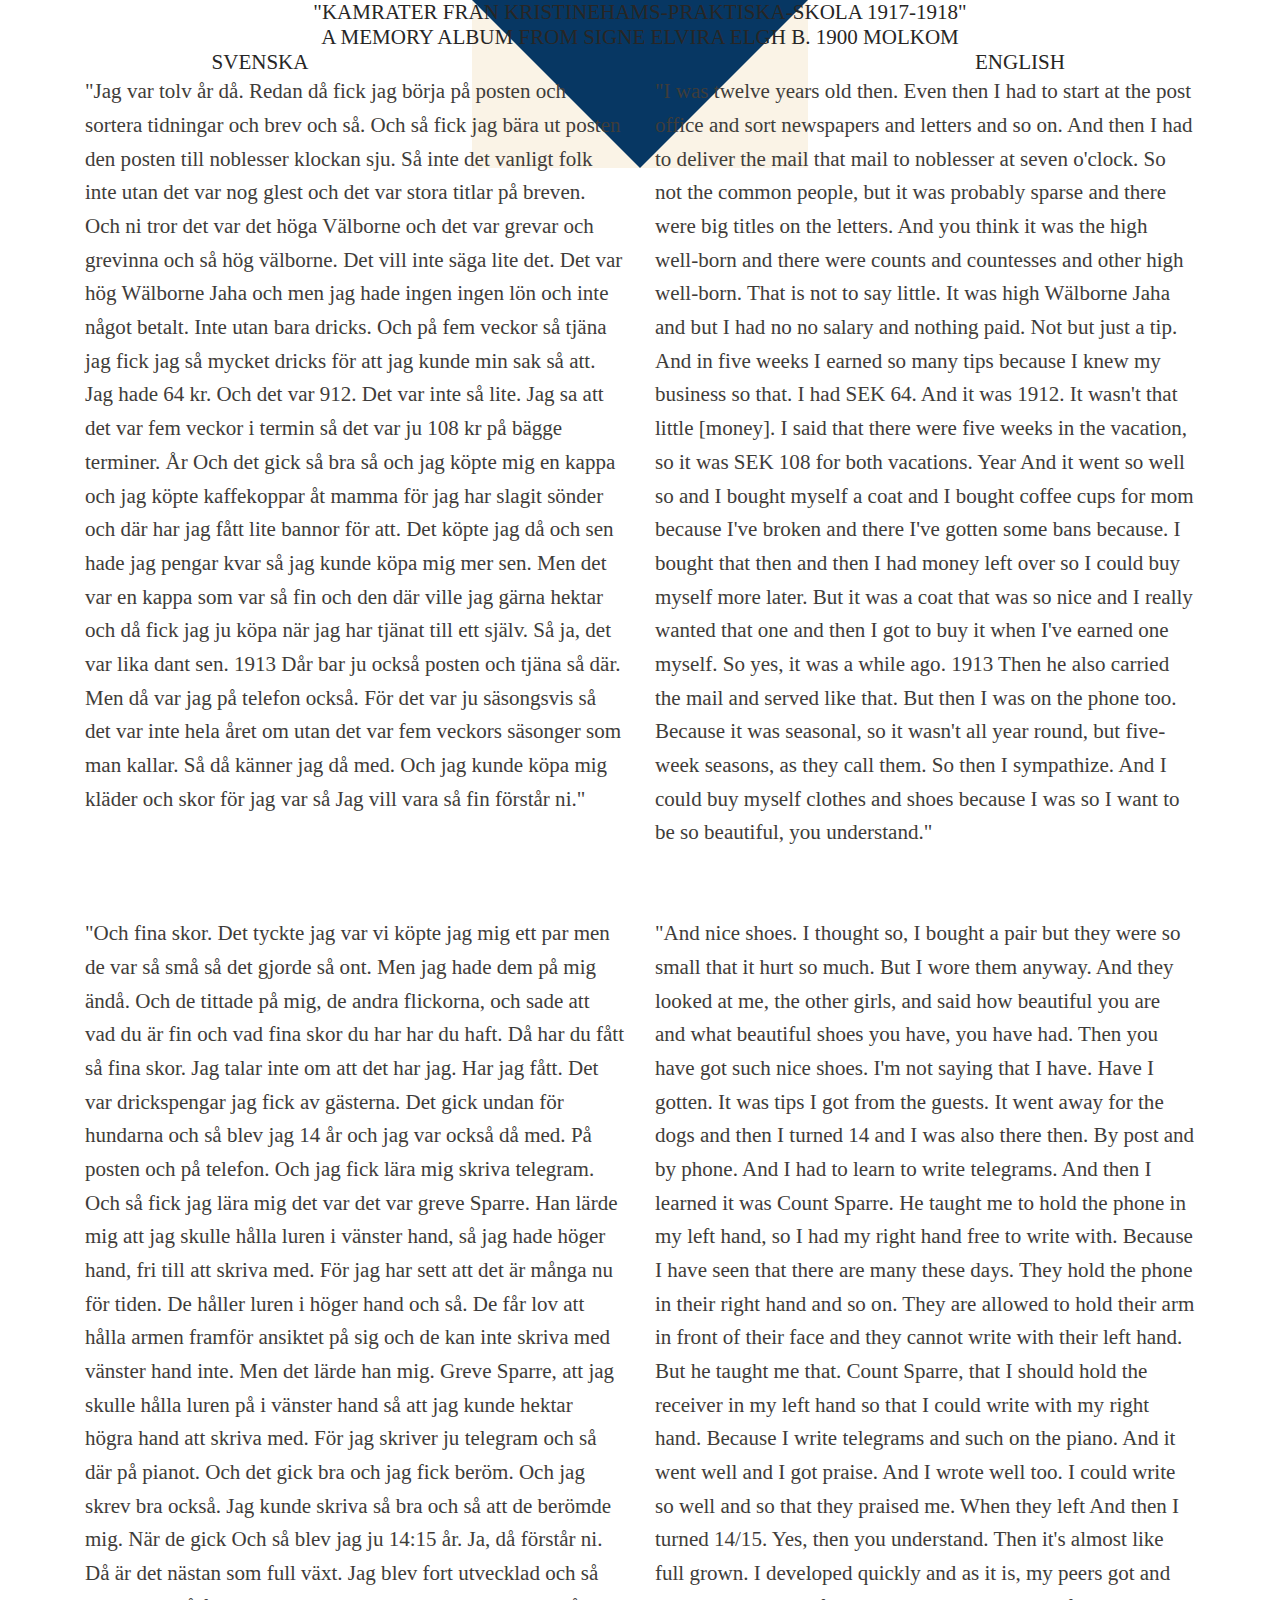
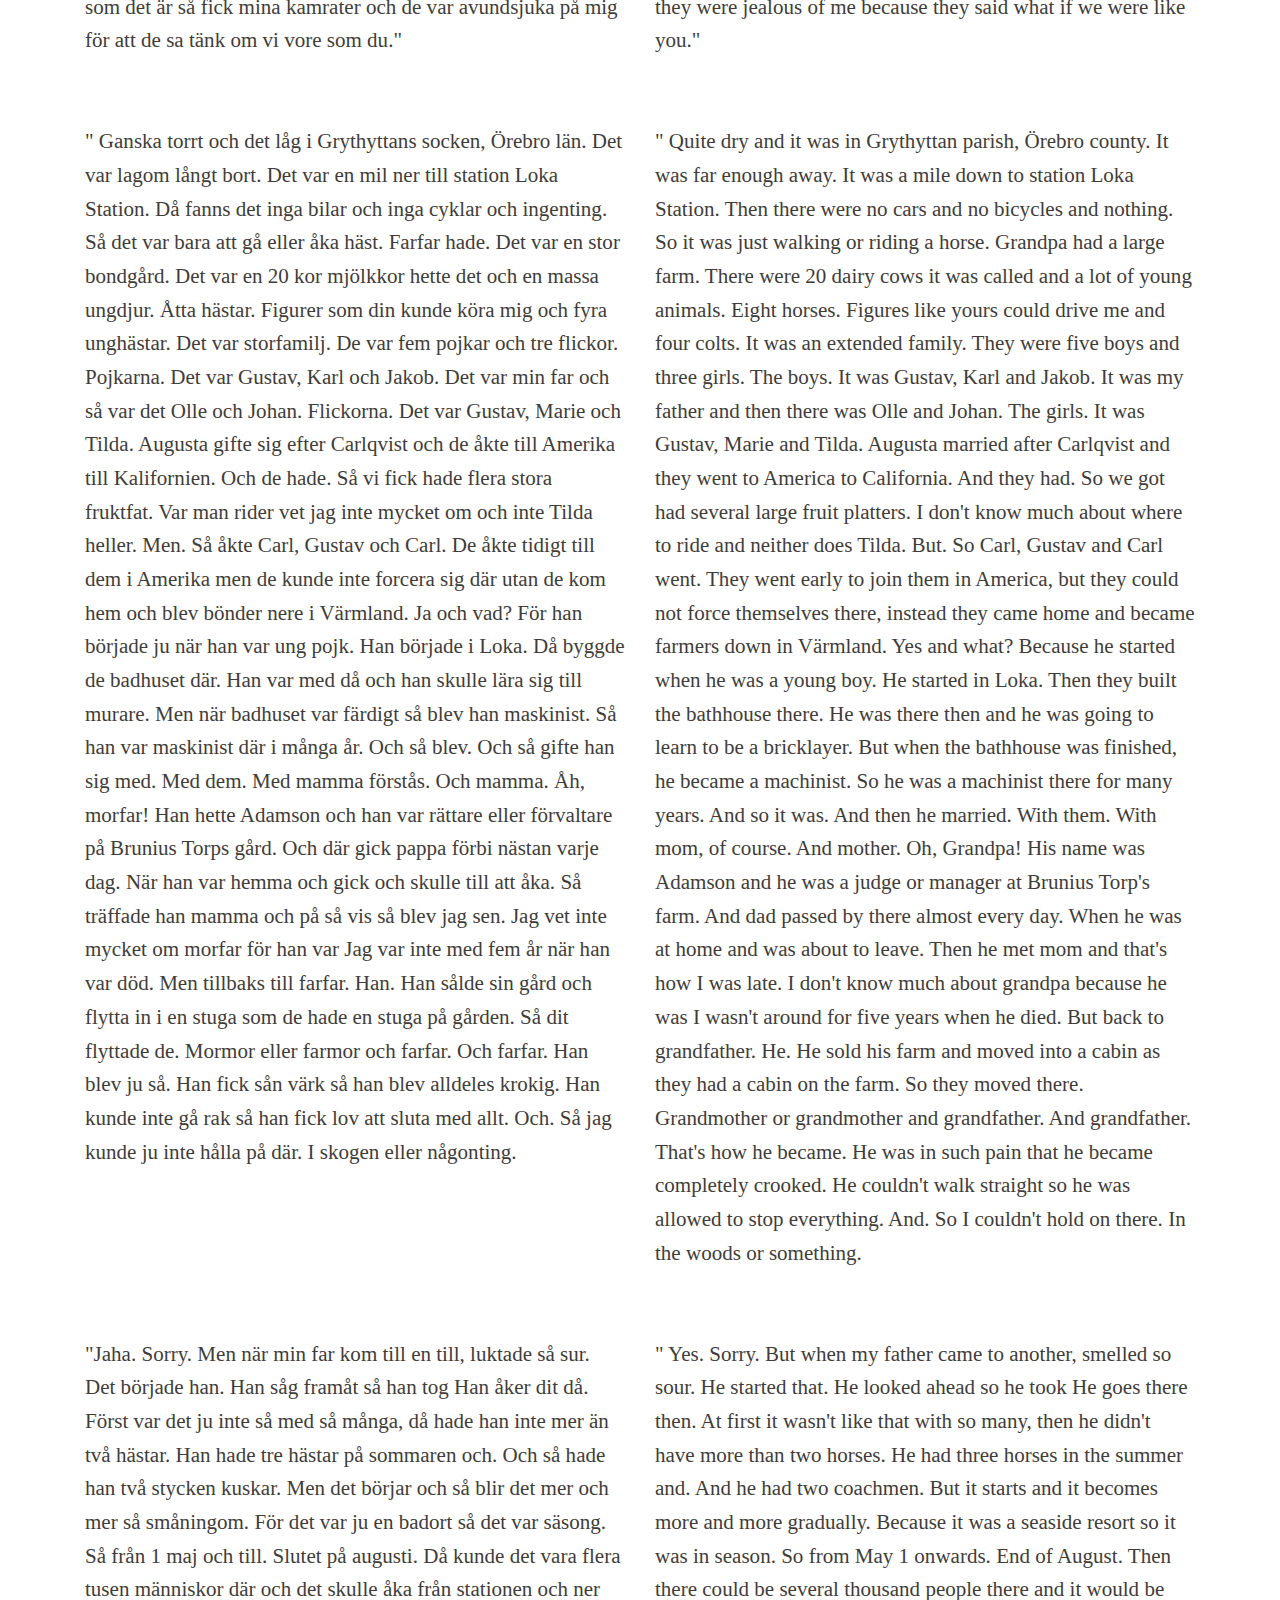
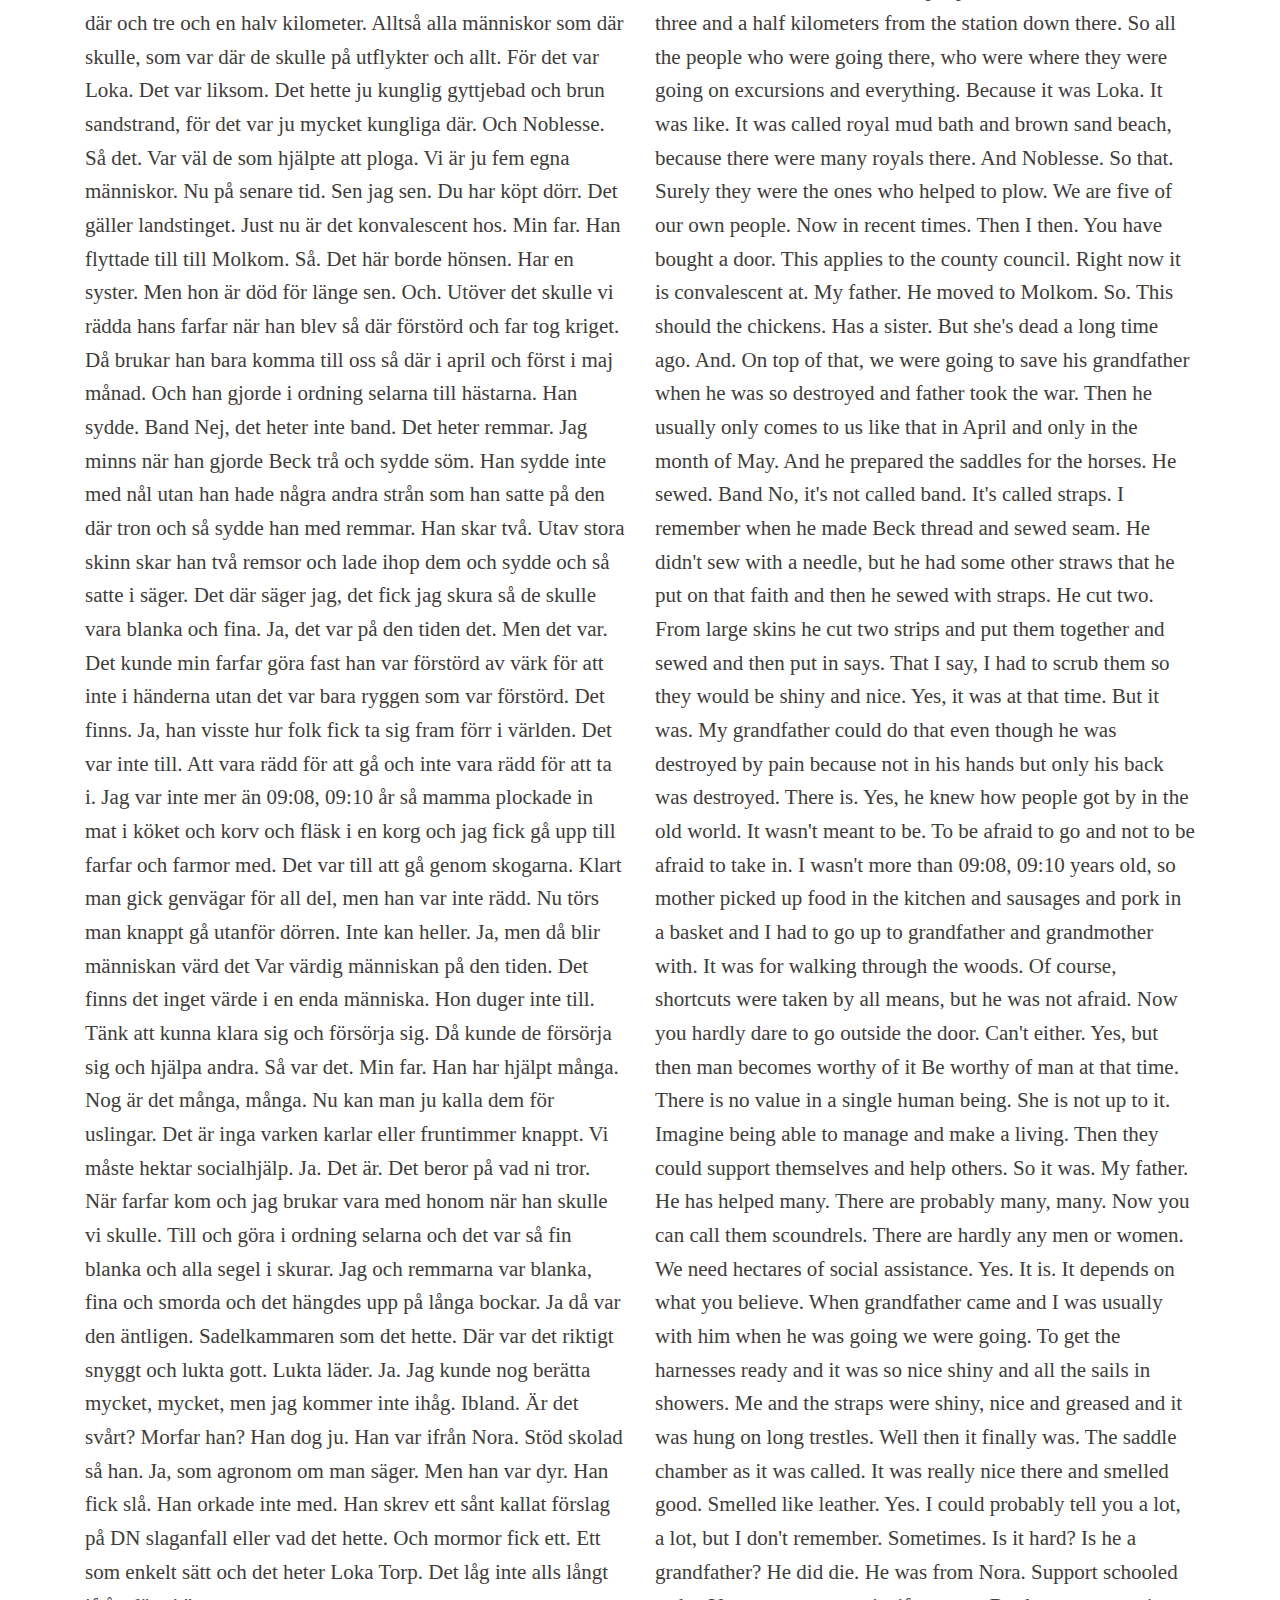
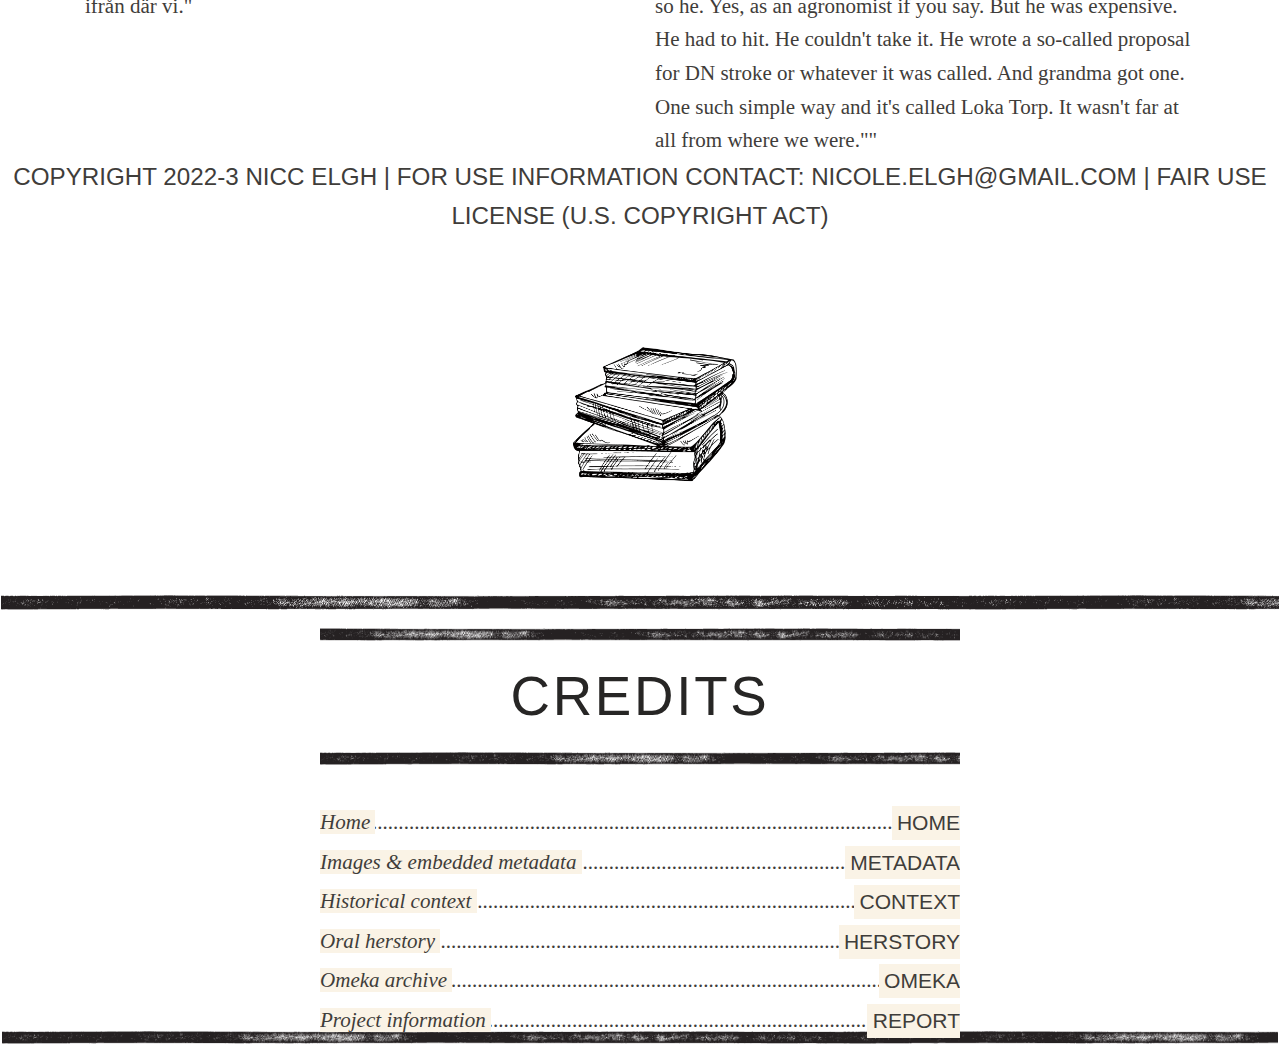
==== commit 0034502f: "Update herstory.html" ====
--- a/docs/herstory.html
+++ b/docs/herstory.html
@@ -363,7 +363,15 @@
 			To get the harnesses ready and it was so nice shiny and all the sails in showers. 
 			Me and the straps were shiny, nice and greased and it was hung on long trestles.
 			Well then it finally was.
-			The saddle chamber as it was called. There it was r"
+			The saddle chamber as it was called.
+			It was really nice there and smelled good. Smelled like leather. 
+			Yes. I could probably tell you a lot, a lot, but I don't remember. 
+			Sometimes. Is it hard? Is he a grandfather? He did die. He was from Nora. 
+			Support schooled so he. Yes, as an agronomist if you say. But he was expensive. 
+			He had to hit. He couldn't take it. 
+			He wrote a so-called proposal for DN stroke or whatever it was called. 
+			And grandma got one. One such simple way and it's called Loka Torp. 
+			It wasn't far at all from where we were.""
 		 </article>
                </div>
             </div>
